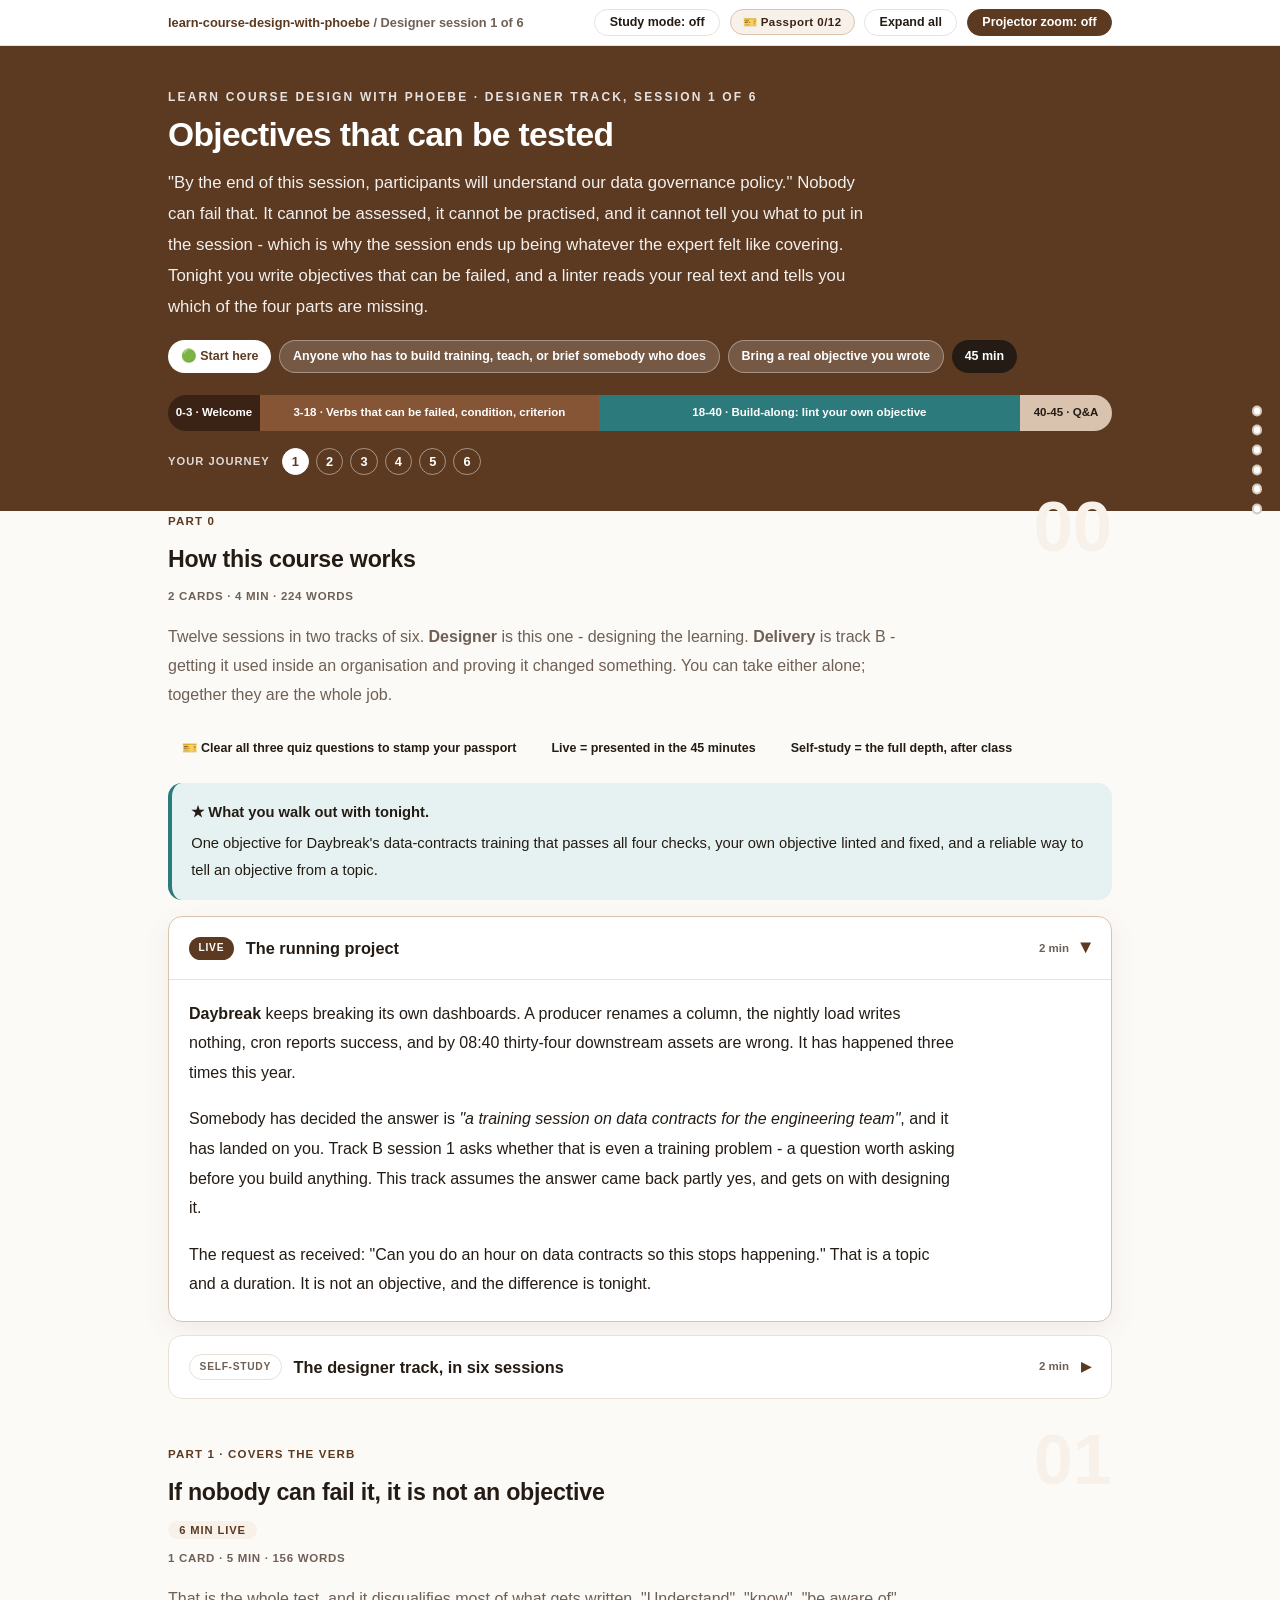
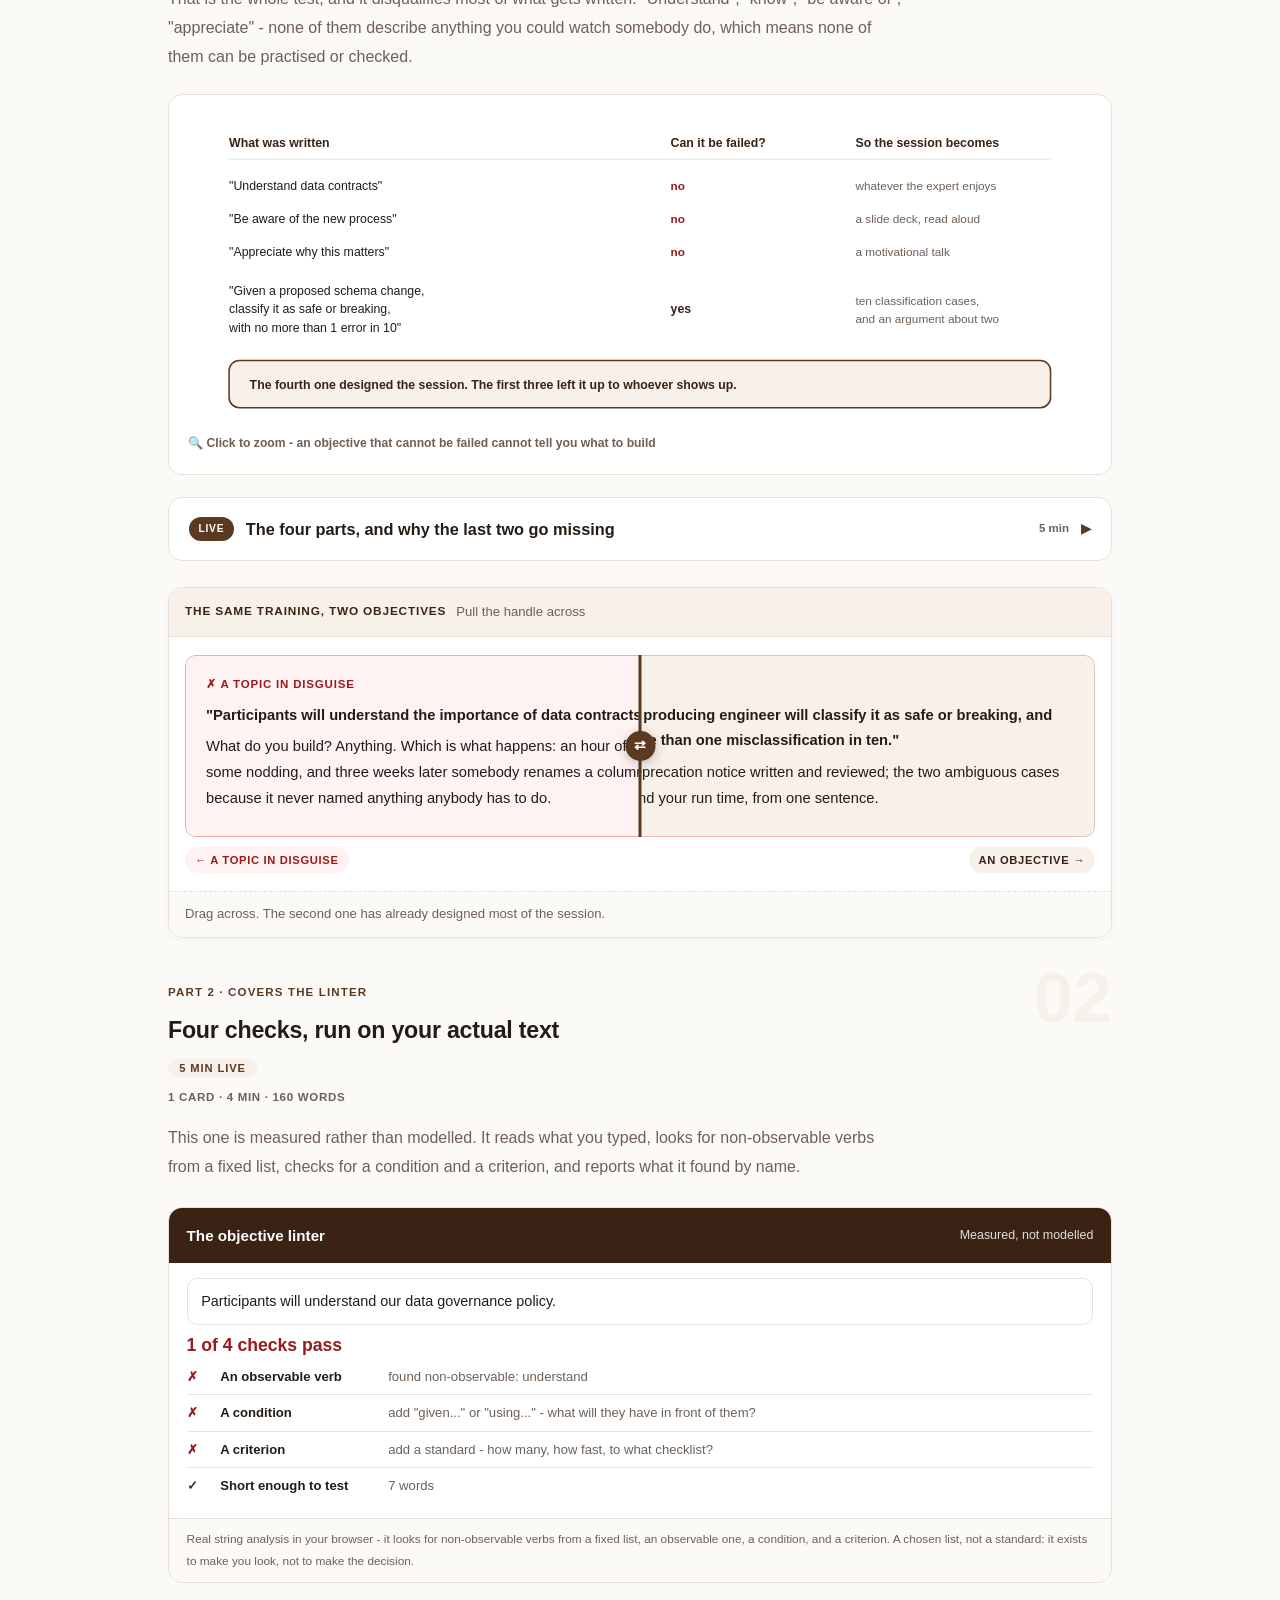
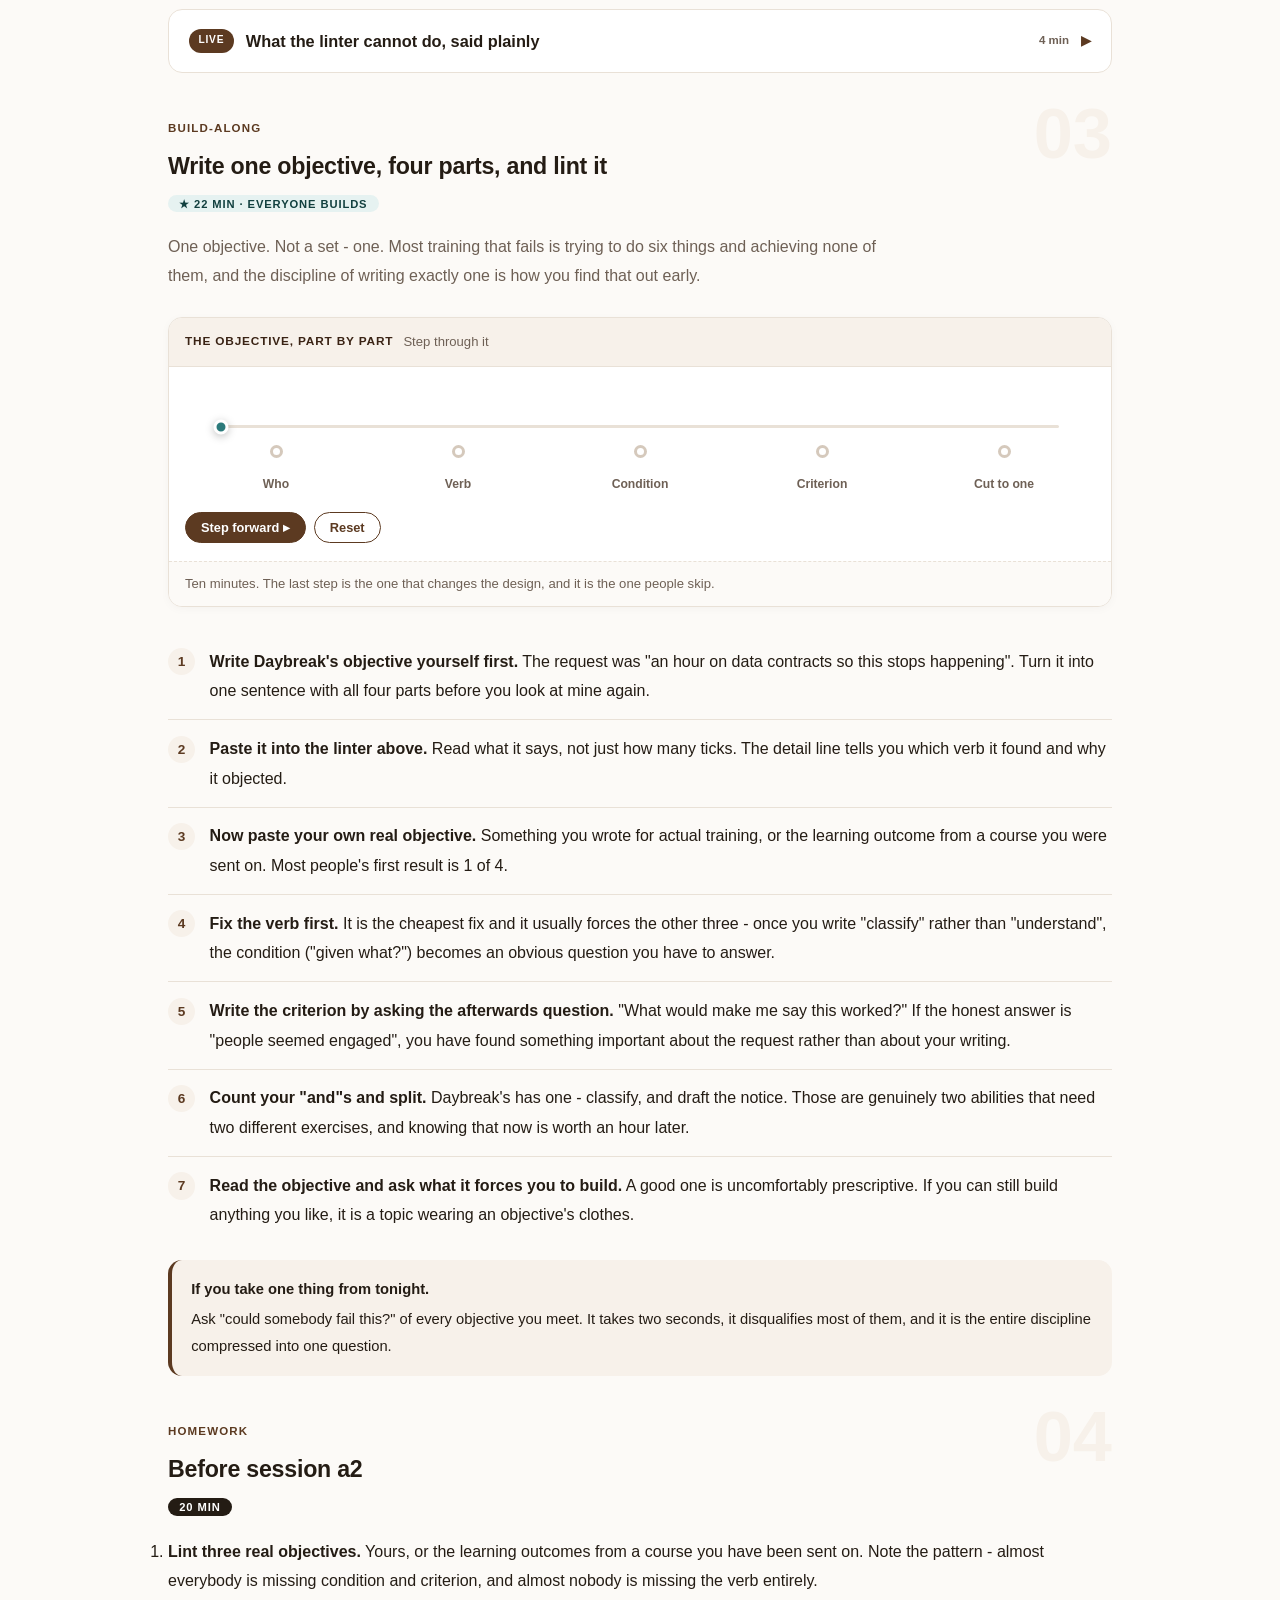
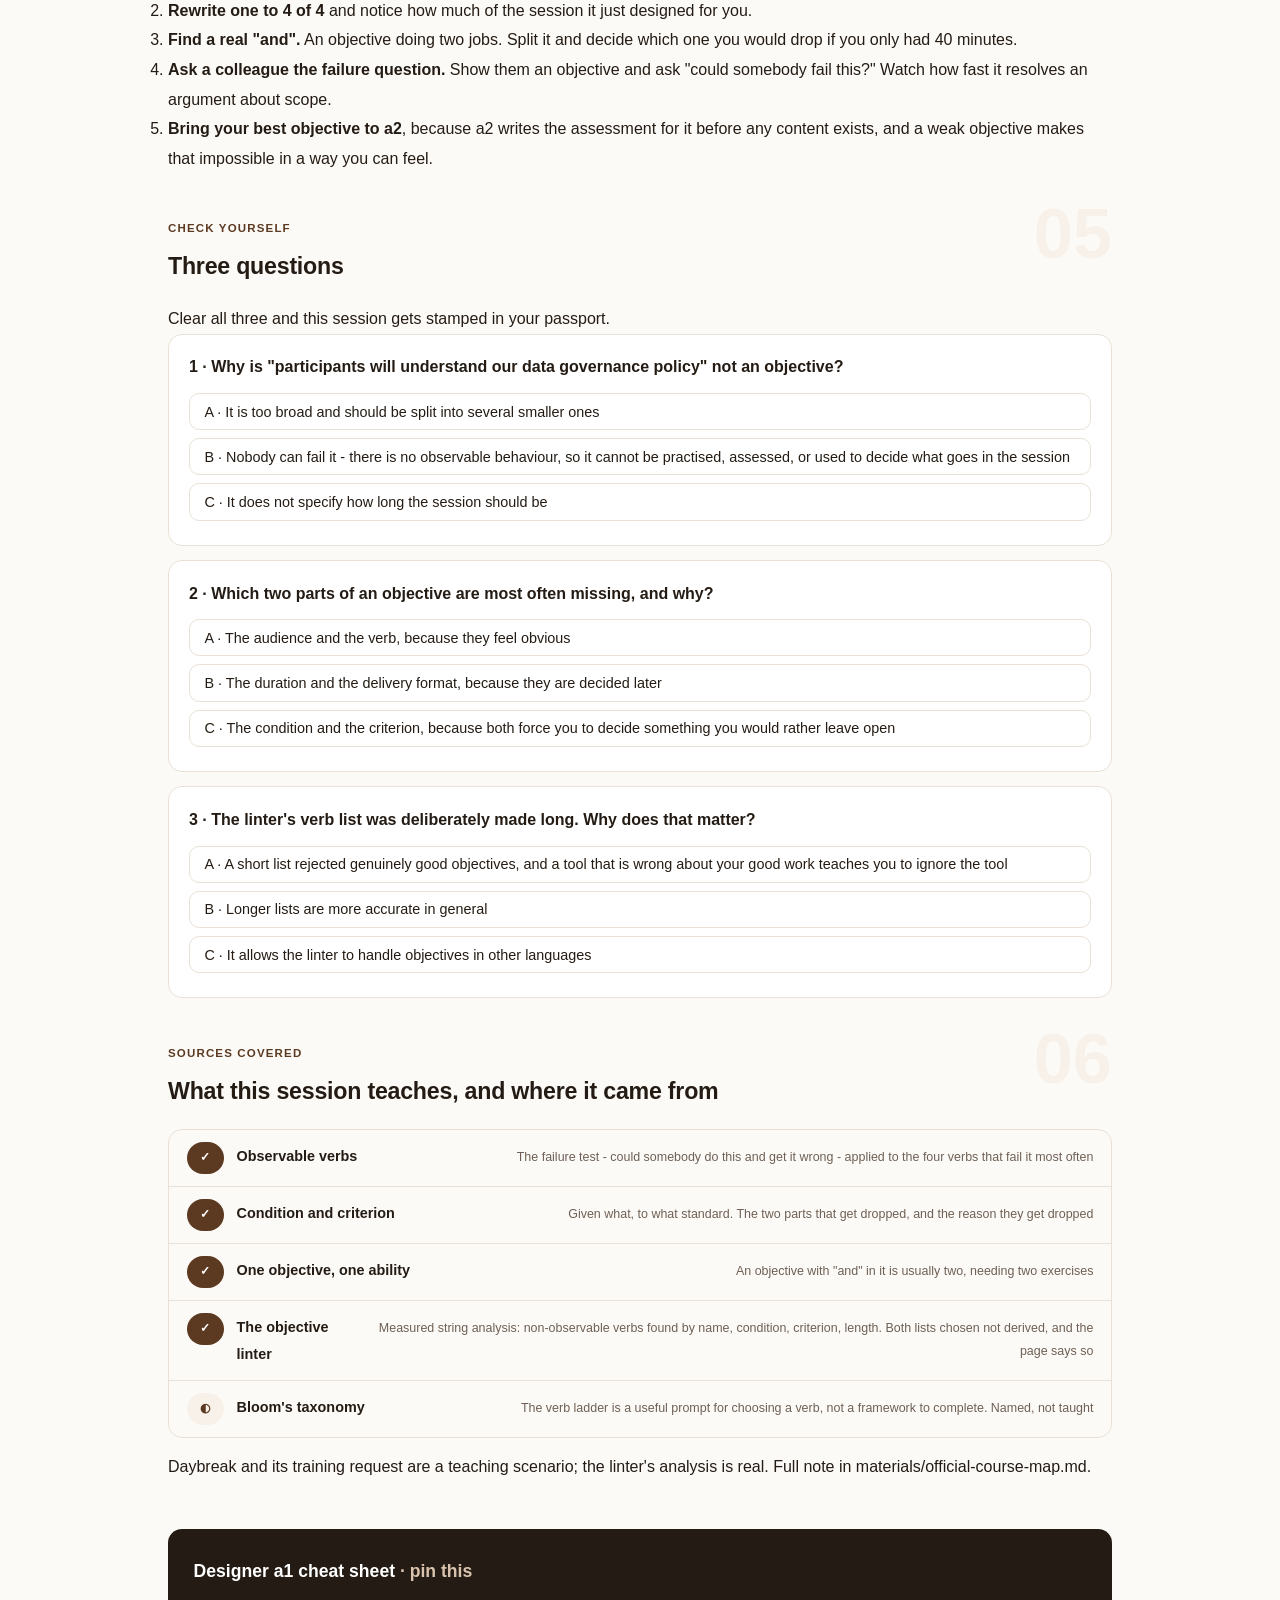
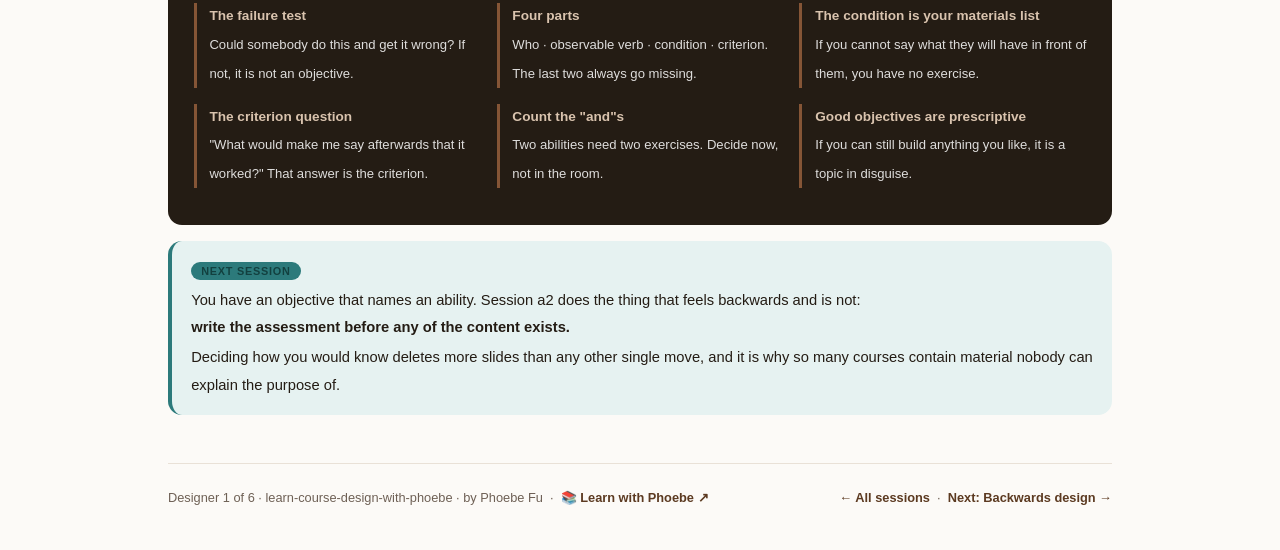
==== courses/a1-objectives.html @ 61d76c47 "style.css: recover the missing .agenda block, with an accessible a3 This repo was scaffolded from a " ====
<!DOCTYPE html>
<html lang="en">
<head>
<meta charset="UTF-8">
<meta name="viewport" content="width=device-width, initial-scale=1.0">
<!-- social:start -->
<meta name="description" content="Designer session 1 of 6. Understand our policy is not an objective, because nobody can fail it. Observable verbs, a condition and a criterion - checked live by a linter that reads your real text.">
<meta property="og:type" content="article">
<meta property="og:site_name" content="Learn with Phoebe">
<meta property="og:title" content="Objectives that can be tested - learn course design with phoebe">
<meta property="og:description" content="Designer session 1 of 6. If nobody can fail it, it is not an objective.">
<meta property="og:url" content="https://phoebefu6.github.io/learn-course-design-with-phoebe/courses/a1-objectives.html">
<meta property="og:image" content="https://phoebefu6.github.io/learn-course-design-with-phoebe/assets/og-cover.png">
<meta property="og:image:width" content="1200">
<meta property="og:image:height" content="630">
<meta name="twitter:card" content="summary_large_image">
<meta name="twitter:title" content="Objectives that can be tested - learn course design with phoebe">
<meta name="twitter:description" content="Designer session 1 of 6. Observable verbs, condition, criterion.">
<meta name="twitter:image" content="https://phoebefu6.github.io/learn-course-design-with-phoebe/assets/og-cover.png">
<!-- social:end -->
<title>Designer 1 · Objectives that can be tested - learn course design with phoebe</title>
<link rel="stylesheet" href="../assets/style.css?v=3">
</head>
<body>

<div class="toolbar">
  <div class="wrap">
    <span class="crumb"><a href="../index.html">learn-course-design-with-phoebe</a> / Designer session 1 of 6</span>
    <button class="btn" id="toggle-all" type="button">Expand all</button>
    <button class="btn primary" id="zoom-toggle" type="button">Projector zoom: off</button>
  </div>
</div>

<header class="masthead">
  <div class="wrap">
    <div class="eyebrow">Learn Course Design with Phoebe · Designer track, session 1 of 6</div>
    <h1>Objectives that can be <span class="accent">tested</span></h1>
    <p class="sub">"By the end of this session, participants will understand our data governance policy." Nobody can fail that. It cannot be assessed, it cannot be practised, and it cannot tell you what to put in the session - which is why the session ends up being whatever the expert felt like covering. Tonight you write objectives that can be failed, and a linter reads your real text and tells you which of the four parts are missing.</p>
    <div class="chip-row">
      <span class="chip level">🟢 Start here</span>
      <span class="chip audience">Anyone who has to build training, teach, or brief somebody who does</span>
      <span class="chip audience">Bring a real objective you wrote</span>
      <span class="chip time">45 min</span>
    </div>
    <div class="agenda">
      <span class="a1" style="flex:1">0-3 · Welcome</span>
      <span class="a2" style="flex:4">3-18 · Verbs that can be failed, condition, criterion</span>
      <span class="a3" style="flex:5">18-40 · Build-along: lint your own objective</span>
      <span class="a4" style="flex:1">40-45 · Q&amp;A</span>
    </div>
  </div>
</header>

<main class="wrap">

  <!-- ============ INTRO ============ -->
  <section class="section" id="intro">
    <div class="section-kicker">
      <span class="klabel">Part 0</span>
      <h2>How this course works</h2>
    </div>
    <p class="lede">Twelve sessions in two tracks of six. <strong>Designer</strong> is this one - designing the learning. <strong>Delivery</strong> is track B - getting it used inside an organisation and proving it changed something. You can take either alone; together they are the whole job.</p>

    <div class="legend">
      <span class="pill">🎫 Clear all three quiz questions to stamp your passport</span>
      <span class="pill">Live = presented in the 45 minutes</span>
      <span class="pill">Self-study = the full depth, after class</span>
    </div>

    <div class="callout win">
      <p><strong>★ What you walk out with tonight.</strong> One objective for Daybreak's data-contracts training that passes all four checks, your own objective linted and fixed, and a reliable way to tell an objective from a topic.</p>
    </div>

    <details class="card" open>
      <summary><span class="mode live">Live</span>The running project<span class="mini">2 min</span><span class="caret">▶</span></summary>
      <div class="body">
        <p><strong>Daybreak</strong> keeps breaking its own dashboards. A producer renames a column, the nightly load writes nothing, cron reports success, and by 08:40 thirty-four downstream assets are wrong. It has happened three times this year.</p>
        <p>Somebody has decided the answer is <em>"a training session on data contracts for the engineering team"</em>, and it has landed on you. Track B session 1 asks whether that is even a training problem - a question worth asking before you build anything. This track assumes the answer came back partly yes, and gets on with designing it.</p>
        <p>The request as received: "Can you do an hour on data contracts so this stops happening." That is a topic and a duration. It is not an objective, and the difference is tonight.</p>
      </div>
    </details>

    <details class="card">
      <summary><span class="mode self">Self-study</span>The designer track, in six sessions<span class="mini">2 min</span><span class="caret">▶</span></summary>
      <div class="body">
        <table class="clean">
          <tr><th>Session</th><th>What the design gains</th></tr>
          <tr><td>a1 · tonight</td><td>One objective that can be failed, with a condition and a criterion</td></tr>
          <tr><td>a2</td><td>The assessment, written before any content exists</td></tr>
          <tr><td>a3</td><td>A sequence that respects how little anybody can hold at once</td></tr>
          <tr><td>a4</td><td>Activities that produce the behaviour rather than exposure to it</td></tr>
          <tr><td>a5</td><td>Questions that test the objective, and feedback that changes the next attempt</td></tr>
          <tr><td>a6</td><td>Materials, a job aid, and a plan for the room you actually get</td></tr>
        </table>
        <p>If you only do three, do a1, a2 and a4. The objective decides everything, the assessment stops you drifting, and the activities are where the learning actually happens.</p>
      </div>
    </details>
  </section>

  <!-- ============ PART 1 ============ -->
  <section class="section" id="part-1">
    <div class="section-kicker">
      <span class="klabel">Part 1 · covers the verb</span>
      <h2>If nobody can fail it, it is not an objective</h2>
      <span class="tag concept">6 min live</span>
    </div>
    <p class="lede">That is the whole test, and it disqualifies most of what gets written. "Understand", "know", "be aware of", "appreciate" - none of them describe anything you could watch somebody do, which means none of them can be practised or checked.</p>

    <figure class="zoomable">
      <svg viewBox="0 0 880 300" xmlns="http://www.w3.org/2000/svg" role="img" aria-label="Four written objectives sorted by whether they can be failed, with what each one produces">
        <style>
          .k1vH { font: 800 12px Inter, sans-serif; fill: #3A2314; }
          .k1vB { font: 400 12px Inter, sans-serif; fill: #241C14; }
          .k1vN { font: 400 11.5px Inter, sans-serif; fill: #6E6055; }
          .k1vR { font: 700 11.5px Inter, sans-serif; fill: #991B1B; }
        </style>
        <text class="k1vH" x="40" y="32">What was written</text>
        <text class="k1vH" x="470" y="32">Can it be failed?</text>
        <text class="k1vH" x="650" y="32">So the session becomes</text>
        <line x1="40" y1="44" x2="840" y2="44" stroke="#E9E1D7"/>

        <text class="k1vB" x="40" y="74">"Understand data contracts"</text>
        <text class="k1vR" x="470" y="74">no</text>
        <text class="k1vN" x="650" y="74">whatever the expert enjoys</text>

        <text class="k1vB" x="40" y="106">"Be aware of the new process"</text>
        <text class="k1vR" x="470" y="106">no</text>
        <text class="k1vN" x="650" y="106">a slide deck, read aloud</text>

        <text class="k1vB" x="40" y="138">"Appreciate why this matters"</text>
        <text class="k1vR" x="470" y="138">no</text>
        <text class="k1vN" x="650" y="138">a motivational talk</text>

        <text class="k1vB" x="40" y="176">"Given a proposed schema change,</text>
        <text class="k1vB" x="40" y="194">classify it as safe or breaking,</text>
        <text class="k1vB" x="40" y="212">with no more than 1 error in 10"</text>
        <text class="k1vH" x="470" y="194">yes</text>
        <text class="k1vN" x="650" y="186">ten classification cases,</text>
        <text class="k1vN" x="650" y="204">and an argument about two</text>

        <rect x="40" y="240" width="800" height="46" rx="10" fill="#F7F1EA" stroke="#5C3A21" stroke-width="1.5"/>
        <text class="k1vH" x="60" y="268">The fourth one designed the session. The first three left it up to whoever shows up.</text>
      </svg>
      <figcaption>🔍 Click to zoom - an objective that cannot be failed cannot tell you what to build</figcaption>
    </figure>

    <details class="card">
      <summary><span class="mode live">Live</span>The four parts, and why the last two go missing<span class="mini">5 min</span><span class="caret">▶</span></summary>
      <div class="body">
        <ul>
          <li><strong>Who.</strong> Not "participants". The engineer who owns a producing service. Different people need different objectives from the same session, and pretending otherwise is how you end up serving nobody.</li>
          <li><strong>An observable verb.</strong> Classify, write, run, diagnose, choose. Something you could stand behind them and watch.</li>
          <li><strong>A condition.</strong> Given what? A real pull request, a live incident ticket, a schema diff. This is the part that decides what the practice material has to be, which is why skipping it produces a session with no materials in it.</li>
          <li><strong>A criterion.</strong> How well? No more than one error in ten, within five minutes, against the checklist. This is the part that decides whether the assessment is possible at all.</li>
        </ul>
        <div class="callout tip">
          <p>Condition and criterion are the two that get dropped, and they are dropped for the same reason: they force you to decide something you would rather leave open. An objective without them is comfortable, unfalsifiable, and useless for designing anything.</p>
        </div>
      </div>
    </details>

    <div class="wipe" data-title="The same training, two objectives" data-label-a="A topic in disguise" data-label-b="An objective" data-foot="Drag across. The second one has already designed most of the session.">
      <div class="wipe-a">
        <p><strong>"Participants will understand the importance of data contracts and be aware of the new schema change process."</strong></p>
        <p>What do you build? Anything. Which is what happens: an hour of slides about why contracts matter, a walkthrough of the process, some nodding, and three weeks later somebody renames a column. The objective could not tell you to include a single exercise, because it never named anything anybody has to do.</p>
      </div>
      <div class="wipe-b">
        <p><strong>"Given a proposed schema change on a service they own, the producing engineer will classify it as safe or breaking, and for a breaking change draft the deprecation notice, with no more than one misclassification in ten."</strong></p>
        <p>Now the session is obvious: ten real schema changes, sorted; a deprecation notice written and reviewed; the two ambiguous cases argued about. You have your assessment, your practice material and your run time, from one sentence.</p>
      </div>
    </div>
  </section>

  <!-- ============ PART 2 ============ -->
  <section class="section" id="part-2">
    <div class="section-kicker">
      <span class="klabel">Part 2 · covers the linter</span>
      <h2>Four checks, run on your actual text</h2>
      <span class="tag concept">5 min live</span>
    </div>
    <p class="lede">This one is measured rather than modelled. It reads what you typed, looks for non-observable verbs from a fixed list, checks for a condition and a criterion, and reports what it found by name.</p>

    <div id="cd-lint"></div>

    <details class="card">
      <summary><span class="mode live">Live</span>What the linter cannot do, said plainly<span class="mini">4 min</span><span class="caret">▶</span></summary>
      <div class="body">
        <p>Both word lists are <strong>chosen, not derived</strong>. Sixty-five observable verb stems, inflected automatically; nineteen non-observable ones. That means:</p>
        <ul>
          <li><strong>A good objective can fail a check.</strong> If you used a perfectly observable verb that is not on the list, it will say it found none. Look at what it says, not just at the tick.</li>
          <li><strong>A bad objective can pass all four.</strong> "Given a laptop, the participant will attend the session within 60 minutes" passes every check and teaches nothing. The checks catch common failures, not every failure.</li>
          <li><strong>It has no opinion about whether the objective is worth having.</strong> That is session a2, and it is the harder question.</li>
        </ul>
        <div class="callout example">
          <span class="ex-pill">Why the list is deliberately long</span>
          <p>An earlier version had forty verbs and rejected "classify" - a genuinely good objective scored badly. A tool that is wrong about your good work teaches you to ignore the tool. If you are building anything like this, err toward false passes rather than false failures.</p>
        </div>
      </div>
    </details>
  </section>

  <!-- ============ DEMO ============ -->
  <section class="section" id="demo-1">
    <div class="section-kicker">
      <span class="klabel">Build-along</span>
      <h2>Write one objective, four parts, and lint it</h2>
      <span class="tag demo">★ 22 min · everyone builds</span>
    </div>
    <p class="lede">One objective. Not a set - one. Most training that fails is trying to do six things and achieving none of them, and the discipline of writing exactly one is how you find that out early.</p>

    <div class="tick" data-stages="Who|Verb|Condition|Criterion|Cut to one" data-title="The objective, part by part" data-foot="Ten minutes. The last step is the one that changes the design, and it is the one people skip.">
      <p class="tick-note" data-stage="0"><b>Who.</b> The specific person, named by their situation. "The engineer who owns a producing service" - not "participants", not "the team", and not two different roles at once.</p>
      <p class="tick-note" data-stage="1"><b>Verb.</b> Something you could watch. Run it past the failure test: could they do this and get it wrong? If not, find a different verb. "Understand" always fails this.</p>
      <p class="tick-note" data-stage="2"><b>Condition.</b> Given what? This sentence is also your materials list - if you cannot say what they will have in front of them, you do not yet have an exercise.</p>
      <p class="tick-note" data-stage="3"><b>Criterion.</b> How well? A count, a time, a checklist. If you cannot write one, ask what would make you say afterwards that it worked. That answer is the criterion.</p>
      <p class="tick-note" data-stage="4"><b>Cut to one.</b> If your objective has an "and" in it, it is probably two objectives that need different practice. Pick the one that matters most and write the other on the not-this list.</p>
    </div>

    <div class="steps">
      <div class="step"><p><strong>Write Daybreak's objective yourself first.</strong> The request was "an hour on data contracts so this stops happening". Turn it into one sentence with all four parts before you look at mine again.</p></div>
      <div class="step"><p><strong>Paste it into the linter above.</strong> Read what it says, not just how many ticks. The detail line tells you which verb it found and why it objected.</p></div>
      <div class="step"><p><strong>Now paste your own real objective.</strong> Something you wrote for actual training, or the learning outcome from a course you were sent on. Most people's first result is 1 of 4.</p></div>
      <div class="step"><p><strong>Fix the verb first.</strong> It is the cheapest fix and it usually forces the other three - once you write "classify" rather than "understand", the condition ("given what?") becomes an obvious question you have to answer.</p></div>
      <div class="step"><p><strong>Write the criterion by asking the afterwards question.</strong> "What would make me say this worked?" If the honest answer is "people seemed engaged", you have found something important about the request rather than about your writing.</p></div>
      <div class="step"><p><strong>Count your "and"s and split.</strong> Daybreak's has one - classify, and draft the notice. Those are genuinely two abilities that need two different exercises, and knowing that now is worth an hour later.</p></div>
      <div class="step"><p><strong>Read the objective and ask what it forces you to build.</strong> A good one is uncomfortably prescriptive. If you can still build anything you like, it is a topic wearing an objective's clothes.</p></div>
    </div>

    <div class="callout tip">
      <p><strong>If you take one thing from tonight.</strong> Ask "could somebody fail this?" of every objective you meet. It takes two seconds, it disqualifies most of them, and it is the entire discipline compressed into one question.</p>
    </div>
  </section>

  <!-- ============ HOMEWORK ============ -->
  <section class="section" id="exercise">
    <div class="section-kicker">
      <span class="klabel">Homework</span>
      <h2>Before session a2</h2>
      <span class="tag exercise">20 min</span>
    </div>
    <ol>
      <li><strong>Lint three real objectives.</strong> Yours, or the learning outcomes from a course you have been sent on. Note the pattern - almost everybody is missing condition and criterion, and almost nobody is missing the verb entirely.</li>
      <li><strong>Rewrite one to 4 of 4</strong> and notice how much of the session it just designed for you.</li>
      <li><strong>Find a real "and".</strong> An objective doing two jobs. Split it and decide which one you would drop if you only had 40 minutes.</li>
      <li><strong>Ask a colleague the failure question.</strong> Show them an objective and ask "could somebody fail this?" Watch how fast it resolves an argument about scope.</li>
      <li><strong>Bring your best objective to a2</strong>, because a2 writes the assessment for it before any content exists, and a weak objective makes that impossible in a way you can feel.</li>
    </ol>
  </section>

  <!-- ============ QUIZ ============ -->
  <section class="section" id="quiz">
    <div class="section-kicker">
      <span class="klabel">Check yourself</span>
      <h2>Three questions</h2>
    </div>
    <p>Clear all three and this session gets stamped in your passport.</p>

    <div class="quiz-q" data-answer="1">
      <p class="qtext">1 · Why is "participants will understand our data governance policy" not an objective?</p>
      <button class="qopt" type="button">A · It is too broad and should be split into several smaller ones</button>
      <button class="qopt" type="button">B · Nobody can fail it - there is no observable behaviour, so it cannot be practised, assessed, or used to decide what goes in the session</button>
      <button class="qopt" type="button">C · It does not specify how long the session should be</button>
      <p class="qwhy">Breadth is not the problem, testability is. Because nothing in it can be watched, the objective cannot tell you what exercise to build or what to leave out - so the session becomes whatever the expert felt like covering, which is exactly what happens in practice.</p>
    </div>

    <div class="quiz-q" data-answer="2">
      <p class="qtext">2 · Which two parts of an objective are most often missing, and why?</p>
      <button class="qopt" type="button">A · The audience and the verb, because they feel obvious</button>
      <button class="qopt" type="button">B · The duration and the delivery format, because they are decided later</button>
      <button class="qopt" type="button">C · The condition and the criterion, because both force you to decide something you would rather leave open</button>
      <p class="qwhy">"Given what?" commits you to producing real practice material, and "how well?" commits you to a standard you can be measured against. Both are uncomfortable, and an objective without them is comfortable and useless for design.</p>
    </div>

    <div class="quiz-q" data-answer="0">
      <p class="qtext">3 · The linter's verb list was deliberately made long. Why does that matter?</p>
      <button class="qopt" type="button">A · A short list rejected genuinely good objectives, and a tool that is wrong about your good work teaches you to ignore the tool</button>
      <button class="qopt" type="button">B · Longer lists are more accurate in general</button>
      <button class="qopt" type="button">C · It allows the linter to handle objectives in other languages</button>
      <p class="qwhy">An earlier version had forty verbs and failed "classify" on an otherwise perfect objective. False failures destroy trust in a checker much faster than false passes do, and this is worth remembering whenever you build anything that grades somebody's work.</p>
    </div>

    <p class="quiz-score"></p>
  </section>

  <!-- ============ OFFICIAL COVERAGE ============ -->
  <section class="section" id="official">
    <div class="section-kicker">
      <span class="klabel">Sources covered</span>
      <h2>What this session teaches, and where it came from</h2>
    </div>
    <div class="covered">
      <div class="covered-row"><span class="status pill solid">✓</span><span class="name">Observable verbs</span><span class="note">The failure test - could somebody do this and get it wrong - applied to the four verbs that fail it most often</span></div>
      <div class="covered-row"><span class="status pill solid">✓</span><span class="name">Condition and criterion</span><span class="note">Given what, to what standard. The two parts that get dropped, and the reason they get dropped</span></div>
      <div class="covered-row"><span class="status pill solid">✓</span><span class="name">One objective, one ability</span><span class="note">An objective with "and" in it is usually two, needing two exercises</span></div>
      <div class="covered-row"><span class="status pill solid">✓</span><span class="name">The objective linter</span><span class="note">Measured string analysis: non-observable verbs found by name, condition, criterion, length. Both lists chosen not derived, and the page says so</span></div>
      <div class="covered-row"><span class="status pill light">◐</span><span class="name">Bloom's taxonomy</span><span class="note">The verb ladder is a useful prompt for choosing a verb, not a framework to complete. Named, not taught</span></div>
    </div>
    <p class="mono" style="margin-top:14px">Daybreak and its training request are a teaching scenario; the linter's analysis is real. Full note in <span class="mono">materials/official-course-map.md</span>.</p>
  </section>

  <!-- ============ CHEAT SHEET ============ -->
  <section class="cheat" id="cheatsheet">
    <h3>Designer a1 cheat sheet <span>· pin this</span></h3>
    <div class="grid-2">
      <div class="cheat-item"><b>The failure test</b><span>Could somebody do this and get it wrong? If not, it is not an objective.</span></div>
      <div class="cheat-item"><b>Four parts</b><span>Who · observable verb · condition · criterion. The last two always go missing.</span></div>
      <div class="cheat-item"><b>The condition is your materials list</b><span>If you cannot say what they will have in front of them, you have no exercise.</span></div>
      <div class="cheat-item"><b>The criterion question</b><span>"What would make me say afterwards that it worked?" That answer is the criterion.</span></div>
      <div class="cheat-item"><b>Count the "and"s</b><span>Two abilities need two exercises. Decide now, not in the room.</span></div>
      <div class="cheat-item"><b>Good objectives are prescriptive</b><span>If you can still build anything you like, it is a topic in disguise.</span></div>
    </div>
  </section>

  <div class="callout next">
    <span class="nx-pill">Next session</span>
    <p>You have an objective that names an ability. Session a2 does the thing that feels backwards and is not: <strong>write the assessment before any of the content exists.</strong> Deciding how you would know deletes more slides than any other single move, and it is why so many courses contain material nobody can explain the purpose of.</p>
  </div>

  <footer class="pagefoot">
    <span>Designer 1 of 6 · learn-course-design-with-phoebe · by Phoebe Fu &nbsp;·&nbsp; 📚 <a href="https://phoebefu6.github.io/learn-with-phoebe/">Learn with Phoebe ↗</a></span>
    <span><a href="../index.html">← All sessions</a> &nbsp;·&nbsp; <a href="a2-backwards-design.html">Next: Backwards design →</a></span>
  </footer>

</main>

<script src="../assets/app.js?v=3"></script>
<script src="../assets/cd-live.js?v=3"></script>
</body>
</html>
---- assets/style.css ----
/* learn-course-design-with-phoebe - editorial bold design system
   Accent: chestnut #5C3A21 · Deep chestnut #3A2314 · Flagship: teal #2C7A7B
   (CSS var names still read --indigo/--amber; they hold chestnut and teal.) */

:root {
  --indigo: #5C3A21;
  --indigo-deep: #3A2314;
  --indigo-mid: #855536;
  --indigo-soft: #D9C3AE;
  --indigo-50: #F7F1EA;
  --ink: #241C14;
  --muted: #6E6055;
  --faint: #D5C9BC;
  --hairline: #E9E1D7;
  --amber: #2C7A7B;
  --amber-ink: #12403F;
  --amber-50: #E6F2F1;
  --paper: #FCFAF7;
  --code-bg: #241708;
  --code-ink: #EDE2D6;
  --radius: 14px;
}

* { margin: 0; padding: 0; box-sizing: border-box; }

html { font-size: 16px; scroll-behavior: smooth; }
html.zoom-125 { font-size: 20px; }
html.zoom-150 { font-size: 24px; }

body {
  font-family: "Inter", -apple-system, BlinkMacSystemFont, "Segoe UI", Roboto, sans-serif;
  background: var(--paper);
  color: var(--ink);
  line-height: 1.85;
  font-feature-settings: "tnum";
}

.wrap { max-width: 62rem; margin: 0 auto; padding: 0 1.5rem; }

/* ---------- header band ---------- */
.masthead {
  background: var(--indigo);
  color: #fff;
  padding: 2.5rem 0 2.25rem;
}
.masthead .eyebrow {
  font-size: .75rem;
  letter-spacing: .18em;
  text-transform: uppercase;
  opacity: .85;
  font-weight: 600;
}
.masthead h1 {
  font-size: 2.1rem;
  line-height: 1.15;
  font-weight: 800;
  margin: .5rem 0 .75rem;
  letter-spacing: -.02em;
}
.masthead h1 .accent { color: inherit; }
.masthead .sub { font-size: 1.05rem; opacity: .92; max-width: 44rem; }

.chip-row { display: flex; flex-wrap: wrap; gap: .5rem; margin-top: 1.1rem; }
.chip {
  display: inline-flex;
  align-items: center;
  gap: .35rem;
  border-radius: 999px;
  padding: .25rem .8rem;
  font-size: .78rem;
  font-weight: 600;
  white-space: nowrap;
}
.chip.level { background: #fff; color: var(--indigo); }
.chip.audience { background: rgba(255,255,255,.16); color: #fff; border: 1px solid rgba(255,255,255,.35); }
.chip.time { background: var(--ink); color: #fff; font-variant-numeric: tabular-nums; }


/* ---------- agenda band ----------
   Recovered 2026-09-02. These six repos were scaffolded from a stylesheet that had
   lost this block, so .agenda rendered as run-on inline text ~700px tall inside the
   masthead. 87 of 93 repos carry it; these were the exception, and they were also the
   six the estate sweep could not see. See course-builder/references/field-notes.md.

   .a3 does NOT reuse the donor's `color: var(--amber-ink)`: that pair falls below
   4.5:1 against --amber in all six palettes, which is the same failure the sweep
   flags on the wellbeing courses. The literal below is the darkest tone of this
   repo's own amber-ink that clears 4.5:1, so the band stays bright. Recompute it if
   --amber changes. */
.agenda {
  display: flex;
  border-radius: 999px;
  overflow: hidden;
  margin: 1.4rem 0 0;
  font-size: .72rem;
  font-weight: 600;
  text-align: center;
  color: #fff;
}
.agenda span { padding: .45rem .3rem; white-space: nowrap; overflow: hidden; text-overflow: ellipsis; }
.agenda .a1 { background: var(--indigo-deep); }
.agenda .a2 { background: var(--indigo-mid); }
.agenda .a3 { background: var(--amber); color: #FFFFFF; }
.agenda .a4 { background: var(--indigo-soft); color: var(--ink); }

/* ---------- toolbar ---------- */
.toolbar {
  position: sticky;
  top: 0;
  z-index: 40;
  background: rgba(255,255,255,.94);
  backdrop-filter: blur(6px);
  border-bottom: 1px solid var(--hairline);
  padding: .55rem 0;
}
.toolbar .wrap { display: flex; align-items: center; gap: .6rem; }
.toolbar .crumb { font-size: .8rem; color: var(--muted); font-weight: 600; margin-right: auto; }
.toolbar .crumb a { color: var(--indigo); text-decoration: none; }
.btn {
  border: 1px solid var(--hairline);
  background: #fff;
  color: var(--ink);
  border-radius: 999px;
  padding: .35rem .9rem;
  font-size: .78rem;
  font-weight: 600;
  cursor: pointer;
  font-family: inherit;
  transition: all .15s ease;
}
.btn:hover { border-color: var(--indigo); color: var(--indigo); }
.btn.primary { background: var(--indigo); border-color: var(--indigo); color: #fff; }
.btn.primary:hover { background: var(--indigo-deep); }

/* ---------- sections ---------- */
main { padding: 2.5rem 0 4rem; }

.section { margin-bottom: 2.8rem; }
.section-kicker { margin-bottom: 1rem; }
.section-kicker .klabel {
  display: block;
  font-size: .72rem;
  text-transform: uppercase;
  letter-spacing: .1em;
  color: var(--indigo);
  font-weight: 700;
  margin-bottom: .35rem;
}
.section-kicker h2 {
  font-size: 1.45rem;
  font-weight: 800;
  letter-spacing: -.01em;
  display: flex;
  align-items: center;
  gap: .7rem;
  flex-wrap: wrap;
}
.section-kicker .tag {
  border-radius: 999px;
  padding: .18rem .7rem;
  font-size: .7rem;
  font-weight: 700;
  text-transform: uppercase;
  letter-spacing: .08em;
}
.tag.concept { background: var(--indigo-50); color: var(--indigo); }
.tag.demo { background: var(--amber-50); color: var(--amber-ink); }
.tag.exercise { background: var(--ink); color: #fff; }

.lede { color: var(--muted); max-width: 46rem; margin-bottom: 1.4rem; line-height: 1.8; }

/* live vs self-study markers on cards */
.mode {
  font-size: .64rem;
  font-weight: 700;
  text-transform: uppercase;
  letter-spacing: .07em;
  padding: .14rem .6rem;
  border-radius: 999px;
  flex: none;
}
.mode.live { background: var(--indigo); color: #fff; }
.mode.self { background: #fff; color: var(--muted); border: 1px solid var(--hairline); }

/* ---------- accordions ---------- */
details.card {
  border: 1px solid var(--hairline);
  border-radius: var(--radius);
  margin-bottom: .8rem;
  overflow: hidden;
  background: #fff;
}
details.card[open] { border-color: var(--indigo-soft); box-shadow: 0 8px 28px rgba(92,58,33,.08); }
details.card summary {
  list-style: none;
  cursor: pointer;
  padding: 1rem 1.25rem;
  display: flex;
  align-items: center;
  gap: .75rem;
  font-weight: 700;
  font-size: 1.02rem;
  user-select: none;
}
details.card summary::-webkit-details-marker { display: none; }
details.card summary .dot {
  width: .6rem; height: .6rem;
  border-radius: 999px;
  background: var(--indigo);
  flex: none;
}
details.card summary .mini { margin-left: auto; font-size: .72rem; color: var(--muted); font-weight: 600; white-space: nowrap; }
details.card summary .caret { transition: transform .2s ease; color: var(--indigo); font-size: .8rem; }
details.card[open] summary .caret { transform: rotate(90deg); }
details.card .body { padding: 0 1.25rem 1.4rem; border-top: 1px solid var(--hairline); padding-top: 1.15rem; }
details.card .body p { margin-bottom: 1.05rem; max-width: 48rem; }
details.card .body p:last-child { margin-bottom: 0; }
details.card .body ul, details.card .body ol { margin: 0 0 1.1rem 1.2rem; max-width: 47rem; }
details.card .body li { margin-bottom: .65rem; }
details.card .body h4 { font-size: .95rem; font-weight: 700; margin: 1.1rem 0 .45rem; }
details.card .body h4:first-child { margin-top: 0; }

/* ---------- pills & legends ---------- */
.legend { display: flex; flex-wrap: wrap; gap: .5rem; margin: 0 0 1.2rem; }
.pill {
  display: inline-flex;
  align-items: center;
  gap: .4rem;
  border-radius: 999px;
  padding: .28rem .85rem;
  font-size: .78rem;
  font-weight: 600;
}
.pill.solid { background: var(--indigo); color: #fff; }
.pill.light { background: var(--indigo-50); color: var(--indigo); }
.pill.inkpill { background: var(--ink); color: #fff; }
.pill.amber, .pill.peach { background: var(--amber); color: var(--amber-ink); }
.pill.bare { color: var(--faint); }

/* ---------- 4D grid ---------- */
.grid-2 { display: grid; grid-template-columns: repeat(auto-fit, minmax(15rem, 1fr)); gap: .8rem; margin: .5rem 0 1rem; }
.d-card {
  border: 1px solid var(--hairline);
  border-left: 4px solid var(--indigo);
  border-radius: 10px;
  padding: 1rem 1.1rem;
}
.d-card h4 { font-size: .95rem; margin-bottom: .3rem; }
.d-card h4 .lead-letter { color: var(--indigo); }
.d-card p { font-size: .86rem; color: var(--muted); margin: 0; }

/* ---------- tables ---------- */
table.clean { width: 100%; border-collapse: collapse; font-size: .9rem; margin: .4rem 0 1rem; }
table.clean th {
  text-align: left;
  font-size: .72rem;
  text-transform: uppercase;
  letter-spacing: .08em;
  color: var(--muted);
  padding: .5rem .6rem;
  border-bottom: 2px solid var(--ink);
}
table.clean td { padding: .7rem .6rem; border-bottom: .5px solid var(--hairline); vertical-align: top; line-height: 1.7; }
table.clean td:first-child { font-weight: 600; }

/* ---------- prompt boxes ---------- */
.prompt-box {
  position: relative;
  background: var(--code-bg);
  color: var(--code-ink);
  border-radius: var(--radius);
  padding: 1.1rem 1.2rem;
  margin: 1rem 0 1.2rem;
  font-family: "SF Mono", ui-monospace, Menlo, Consolas, monospace;
  font-size: .84rem;
  line-height: 1.65;
  white-space: pre-wrap;
  word-break: break-word;
}
.prompt-box .label {
  position: absolute;
  top: -0.7rem;
  left: 1rem;
  background: var(--indigo);
  color: #fff;
  font-family: "Inter", -apple-system, sans-serif;
  font-size: .68rem;
  font-weight: 700;
  letter-spacing: .06em;
  text-transform: uppercase;
  border-radius: 999px;
  padding: .15rem .7rem;
}
.prompt-box.bad .label { background: var(--faint); color: var(--ink); }
.prompt-box.good .label { background: var(--amber); color: var(--amber-ink); }
.copy-btn {
  position: absolute;
  top: .7rem;
  right: .7rem;
  background: rgba(255,255,255,.1);
  border: 1px solid rgba(255,255,255,.25);
  color: #fff;
  border-radius: 999px;
  padding: .25rem .8rem;
  font-size: .72rem;
  font-weight: 600;
  cursor: pointer;
  font-family: "Inter", -apple-system, sans-serif;
  transition: background .15s ease;
}
.copy-btn:hover { background: rgba(255,255,255,.22); }
.copy-btn.copied { background: var(--amber); border-color: var(--amber); color: var(--amber-ink); }

/* ---------- demo steps ---------- */
.steps { counter-reset: step; margin: .6rem 0 1rem; }
.step {
  display: flex;
  gap: .9rem;
  padding: .85rem 0;
  border-bottom: .5px solid var(--hairline);
}
.step:last-child { border-bottom: none; }
.step::before {
  counter-increment: step;
  content: counter(step);
  flex: none;
  width: 1.7rem; height: 1.7rem;
  border-radius: 999px;
  background: var(--indigo-50);
  color: var(--indigo);
  font-weight: 700;
  font-size: .85rem;
  display: inline-flex;
  align-items: center;
  justify-content: center;
  margin-top: .1rem;
}
.step p { margin: 0; }

/* ---------- callouts ---------- */
.callout {
  border-radius: var(--radius);
  padding: 1rem 1.2rem;
  margin: 1rem 0;
  font-size: .92rem;
}
.callout.tip { background: var(--indigo-50); border-left: 4px solid var(--indigo); }
.callout.win { background: var(--amber-50); border-left: 4px solid var(--amber); }
.callout strong:first-child { display: block; margin-bottom: .2rem; }

.callout.example {
  background: #FFFFFF;
  border: 1px solid var(--hairline);
  border-left: 4px solid var(--amber);
  font-size: .9rem;
}
.callout.example .ex-pill {
  display: inline-block;
  background: var(--amber);
  color: var(--amber-ink);
  border-radius: 999px;
  padding: .15rem .7rem;
  font-size: .68rem;
  font-weight: 700;
  text-transform: uppercase;
  letter-spacing: .06em;
  margin-bottom: .5rem;
}
.callout.example p { margin: 0 0 .75rem; max-width: 47rem; }
.callout.example p:last-child { margin-bottom: 0; }
.callout.example ul { margin: 0 0 0 1.1rem; max-width: 46rem; }
.callout.example li { margin-bottom: .6rem; }
.callout.example li:last-child { margin-bottom: 0; }

/* ---------- zoomable figures ---------- */
figure.zoomable {
  border: 1px solid var(--hairline);
  border-radius: var(--radius);
  padding: 1.2rem;
  margin: 1rem 0 1.4rem;
  cursor: zoom-in;
  transition: box-shadow .15s ease;
  background: #fff;
}
figure.zoomable:hover { box-shadow: 0 8px 28px rgba(92,58,33,.12); }
figure.zoomable svg, figure.zoomable img { width: 100%; height: auto; display: block; }
figure.zoomable figcaption {
  margin-top: .6rem;
  font-size: .76rem;
  color: var(--muted);
  font-weight: 600;
  display: flex;
  align-items: center;
  gap: .4rem;
}

.lightbox {
  position: fixed;
  inset: 0;
  z-index: 100;
  background: rgba(36,28,20,.9);
  display: none;
  align-items: center;
  justify-content: center;
  padding: 3vh 3vw;
  cursor: zoom-out;
}
.lightbox.open { display: flex; }
.lightbox .inner {
  background: #fff;
  border-radius: var(--radius);
  padding: 2rem;
  max-width: 94vw;
  max-height: 92vh;
  overflow: auto;
}
.lightbox .inner svg, .lightbox .inner img { width: min(88vw, 70rem); height: auto; }
.lightbox .close-hint {
  position: fixed;
  top: 1rem; right: 1.4rem;
  color: #fff;
  font-size: .8rem;
  font-weight: 600;
  opacity: .8;
}

/* ---------- courses covered ---------- */
.covered { border: 1px solid var(--hairline); border-radius: var(--radius); overflow: hidden; }
.covered-row {
  display: flex;
  align-items: baseline;
  gap: .8rem;
  padding: .75rem 1.1rem;
  border-bottom: .5px solid var(--hairline);
  font-size: .9rem;
}
.covered-row:last-child { border-bottom: none; }
.covered-row .status { flex: none; }
.covered-row .name { font-weight: 600; }
.covered-row .note { margin-left: auto; color: var(--muted); font-size: .78rem; text-align: right; }

/* ---------- cheat sheet footer ---------- */
.cheat {
  background: var(--ink);
  color: #fff;
  border-radius: var(--radius);
  padding: 1.6rem 1.6rem 1.3rem;
  margin-top: 3rem;
}
.cheat h3 { font-size: 1.1rem; margin-bottom: 1rem; }
.cheat h3 span { color: var(--indigo-soft); }
.cheat .grid-2 { gap: 1rem; }
.cheat .cheat-item { border-left: 3px solid var(--indigo-mid); padding-left: .8rem; }
.cheat .cheat-item b { display: block; font-size: .85rem; color: var(--indigo-soft); }
.cheat .cheat-item span { font-size: .82rem; opacity: .85; }

footer.pagefoot {
  border-top: 1px solid var(--hairline);
  margin-top: 3rem;
  padding: 1.4rem 0 2.5rem;
  font-size: .8rem;
  color: var(--muted);
  display: flex;
  justify-content: space-between;
  flex-wrap: wrap;
  gap: .8rem;
}
footer.pagefoot a { color: var(--indigo); text-decoration: none; font-weight: 600; }

/* ---------- wayfinding: reading progress + section dots + part numbers ---------- */

#progress-bar {
  position: fixed;
  top: 0; left: 0;
  height: 3px;
  width: 0;
  background: linear-gradient(90deg, var(--indigo), var(--amber));
  z-index: 90;
}

.pagenav {
  position: fixed;
  right: 1.1rem;
  top: 50%;
  transform: translateY(-50%);
  z-index: 50;
  display: flex;
  flex-direction: column;
  gap: .55rem;
}
.pagenav a {
  width: .68rem; height: .68rem;
  border-radius: 999px;
  background: #fff;
  border: 2px solid var(--faint);
  display: block;
  position: relative;
  transition: all .15s ease;
}
.pagenav a:hover { border-color: var(--indigo); transform: scale(1.3); }
.pagenav a.active { background: var(--indigo); border-color: var(--indigo); }
.pagenav a .nlabel {
  position: absolute;
  right: 1.4rem;
  top: 50%;
  transform: translateY(-50%);
  background: var(--ink);
  color: #fff;
  font-size: .7rem;
  font-weight: 600;
  padding: .22rem .65rem;
  border-radius: 6px;
  white-space: nowrap;
  opacity: 0;
  pointer-events: none;
  transition: opacity .15s ease;
}
.pagenav a:hover .nlabel { opacity: 1; }
@media (max-width: 74rem) { .pagenav { display: none; } }

main { counter-reset: partnum -1; }
.section .section-kicker { position: relative; }
.section .section-kicker::before {
  counter-increment: partnum;
  content: counter(partnum, decimal-leading-zero);
  position: absolute;
  right: 0;
  top: -1.2rem;
  font-size: 4.4rem;
  font-weight: 800;
  color: var(--indigo-50);
  line-height: 1;
  font-variant-numeric: tabular-nums;
  pointer-events: none;
  z-index: 0;
}
.section .section-kicker > * { position: relative; z-index: 1; }

details.card summary { transition: background .15s ease; }
details.card summary:hover { background: #FDFAF6; }

/* ---------- journey strip: you are here in the series ---------- */
.journey {
  display: flex;
  align-items: center;
  gap: .45rem;
  margin-top: 1.1rem;
  flex-wrap: wrap;
}
.journey .jlabel { font-size: .7rem; font-weight: 700; text-transform: uppercase; letter-spacing: .09em; opacity: .8; margin-right: .3rem; }
.journey a {
  width: 1.7rem; height: 1.7rem;
  border-radius: 999px;
  display: inline-flex;
  align-items: center;
  justify-content: center;
  font-size: .8rem;
  font-weight: 700;
  text-decoration: none;
  color: #fff;
  border: 1.5px solid rgba(255,255,255,.45);
  transition: all .15s ease;
  font-variant-numeric: tabular-nums;
}
.journey a:hover { border-color: #fff; transform: scale(1.12); }
.journey a.here { background: #fff; color: var(--indigo); border-color: #fff; }
.journey a.dd-chip { width: auto; border-radius: 999px; padding: 0 .7rem; font-size: .72rem; }

/* ---------- check-yourself quiz ---------- */
.quiz-q {
  border: 1px solid var(--hairline);
  border-radius: var(--radius);
  padding: 1.1rem 1.25rem 1rem;
  margin-bottom: .9rem;
  background: #fff;
}
.quiz-q .qtext { font-weight: 700; margin-bottom: .7rem; }
.quiz-q .qopt {
  display: block;
  width: 100%;
  text-align: left;
  background: #fff;
  border: 1px solid var(--hairline);
  border-radius: 10px;
  padding: .6rem .9rem;
  margin-bottom: .5rem;
  font-size: .9rem;
  font-family: inherit;
  color: var(--ink);
  cursor: pointer;
  transition: all .15s ease;
}
.quiz-q .qopt:hover { border-color: var(--indigo); background: var(--indigo-50); }
.quiz-q .qopt.correct { background: var(--indigo); border-color: var(--indigo); color: #fff; font-weight: 600; }
.quiz-q .qopt.correct::after { content: "  ✓"; }
.quiz-q .qopt.wrong { background: #FEF2F2; border-color: #FCA5A5; color: #991B1B; animation: qshake .3s ease; }
.quiz-q .qopt.wrong::after { content: "  ✗ try again"; font-size: .78rem; }
.quiz-q .qopt:disabled { cursor: default; }
.quiz-q .qwhy {
  display: none;
  background: var(--amber-50);
  border-left: 4px solid var(--amber);
  border-radius: 8px;
  padding: .6rem .9rem;
  font-size: .86rem;
  margin-top: .3rem;
}
.quiz-q.answered .qwhy { display: block; }
@keyframes qshake {
  0%, 100% { transform: translateX(0); }
  25% { transform: translateX(-5px); }
  75% { transform: translateX(5px); }
}
.quiz-score { font-weight: 700; color: var(--indigo); margin-top: .4rem; }

@media (prefers-reduced-motion: reduce) {
  .quiz-q .qopt.wrong { animation: none; }
  .journey a:hover { transform: none; }
}

/* ---------- micro-interactions (react-bits inspired, vanilla) ---------- */

/* BlurText: staggered word reveal on the masthead headline */
.masthead h1 .bw {
  display: inline-block;
  opacity: 0;
  filter: blur(8px);
  transform: translateY(.35em);
  animation: bw-in .7s cubic-bezier(.22,.9,.35,1) forwards;
  animation-delay: var(--bw-delay, 0s);
}
@keyframes bw-in {
  to { opacity: 1; filter: blur(0); transform: translateY(0); }
}

/* SpotlightCard: cursor-following highlight on accordion cards */
details.card { position: relative; }
details.card::after {
  content: "";
  position: absolute;
  inset: 0;
  pointer-events: none;
  opacity: 0;
  transition: opacity .3s ease;
  background: radial-gradient(320px circle at var(--mx, 50%) var(--my, 50%), rgba(92,58,33,.09), transparent 65%);
}
details.card:hover::after { opacity: 1; }

/* ScrollReveal: sections rise in as they enter the viewport */
.js-reveal .section {
  opacity: 0;
  transform: translateY(16px);
  transition: opacity .6s ease, transform .6s cubic-bezier(.22,.9,.35,1);
}
.js-reveal .section.revealed { opacity: 1; transform: none; }

@media (prefers-reduced-motion: reduce) {
  .masthead h1 .bw { animation: none; opacity: 1; filter: none; transform: none; }
  details.card::after { display: none; }
  .js-reveal .section { opacity: 1; transform: none; transition: none; }
}

@media (max-width: 40rem) {
  .masthead h1 { font-size: 1.6rem; }
  
  .toolbar .crumb { display: none; }
}

@media print {
  .toolbar, .copy-btn { display: none; }
  details.card { border: 1px solid #ccc; }
}

/* ---------- live SQL playground (sql-live.js) ---------- */
.sqlbox {
  border: 1px solid var(--hairline);
  border-radius: var(--radius);
  background: #fff;
  overflow: hidden;
  margin: 1rem 0 1.4rem;
  box-shadow: 0 8px 28px rgba(92,58,33,.06);
}
.sql-bar {
  display: flex; align-items: center; gap: .5rem;
  padding: .5rem .8rem;
  background: var(--indigo-deep);
  color: #fff;
}
.sql-dot { width: .6rem; height: .6rem; border-radius: 999px; background: var(--amber); flex: none; }
.sql-title { font-size: .76rem; font-weight: 600; letter-spacing: .02em; opacity: .92; }
.sql-spacer { margin-left: auto; }
.sql-btn {
  border: 1px solid rgba(255,255,255,.28);
  background: rgba(255,255,255,.08);
  color: #fff;
  border-radius: 999px;
  padding: .26rem .8rem;
  font-size: .74rem; font-weight: 700; cursor: pointer;
  font-family: inherit; transition: all .14s ease; white-space: nowrap;
}
.sql-btn:hover { background: rgba(255,255,255,.2); }
.sql-btn.sql-run { background: var(--amber); color: var(--amber-ink); border-color: var(--amber); }
.sql-btn.sql-run:hover { filter: brightness(1.05); }
.sql-label {
  display: block;
  font-size: .64rem; text-transform: uppercase; letter-spacing: .09em;
  font-weight: 700; color: var(--muted);
  padding: .6rem .9rem .2rem;
}
.sql-code-wrap { border-bottom: 1px solid var(--hairline); }
.sql-code {
  width: 100%;
  border: none; outline: none; resize: vertical;
  padding: .35rem .9rem .9rem;
  font-family: "SF Mono", "JetBrains Mono", Menlo, Consolas, monospace;
  font-size: .86rem; line-height: 1.6;
  color: var(--ink); background: #fff;
  tab-size: 2;
}
.sql-out { padding: .2rem .9rem 1rem; overflow-x: auto; }
.sql-tablewrap { overflow-x: auto; }
table.sql-table { width: 100%; border-collapse: collapse; font-size: .84rem; margin: .3rem 0 .1rem; }
table.sql-table th {
  text-align: left; text-transform: uppercase; letter-spacing: .05em;
  font-size: .68rem; color: var(--indigo); font-weight: 800;
  padding: .35rem .6rem; border-bottom: 2px solid var(--indigo-50); white-space: nowrap;
}
table.sql-table td {
  padding: .32rem .6rem; border-bottom: .5px solid var(--hairline);
  font-variant-numeric: tabular-nums; white-space: nowrap;
}
table.sql-table tr:last-child td { border-bottom: none; }
.sql-null { color: var(--faint); font-style: italic; font-size: .78rem; }
.sql-note { font-size: .74rem; color: var(--muted); margin: .5rem 0 0; font-weight: 600; }
.sql-hint { font-weight: 500; font-style: italic; }
.sql-err {
  font-size: .82rem; color: #991B1B; background: #FEF2F2;
  border: 1px solid #FCA5A5; border-radius: 8px;
  padding: .55rem .75rem; margin: .4rem 0 0;
  font-family: "SF Mono", Menlo, monospace;
}
.sql-cap { font-size: .78rem; color: var(--muted); padding: 0 .9rem .8rem; }
.sqlbox.sql-had-err .sql-bar { background: #7f1d1d; }


@keyframes wkIn { from { opacity: 0; transform: translateY(6px); } to { opacity: 1; transform: none; } }


@media (max-width: 640px) {  }


@media (max-width: 640px) {
  
  
}

/* === LWP-PATCH v2 === */
/* palette-agnostic aliases: 75 repos use --indigo/--amber, 1 uses --pine/--clay */
:root {
  --pv-accent: var(--indigo, var(--pine, #334155));
  --pv-flag: var(--amber, var(--clay, #5C3A21));
  --pv-flag-50: var(--amber-50, var(--clay-50, #E8F3F2));
}

/* ============================================================
   v2 - readable on a phone + reading modes
   Layout only. No palette tokens are changed.
   ============================================================ */

/* --- skip link --- */
.skip-link {
  position: absolute; left: -9999px; top: 0; z-index: 200;
  background: var(--pv-accent); color: #fff;
  padding: .7rem 1.1rem; border-radius: 0 0 var(--radius) 0;
  font-weight: 700; font-size: .85rem; text-decoration: none;
}
.skip-link:focus { left: 0; }

/* --- visible keyboard focus everywhere --- */
:focus-visible {
  outline: 3px solid var(--pv-flag);
  outline-offset: 2px;
  border-radius: 4px;
}

/* --- diagrams: hold authored width, scroll instead of shrinking --- */
.figscroll { overflow-x: auto; -webkit-overflow-scrolling: touch; overscroll-behavior-x: contain; }
.figscroll::-webkit-scrollbar { height: 6px; }
.figscroll::-webkit-scrollbar-thumb { background: var(--faint); border-radius: 3px; }

/* --- tables: scroll container + sticky row label --- */
.tablescroll { overflow-x: auto; -webkit-overflow-scrolling: touch; border-radius: var(--radius); }

/* --- section contents counter --- */
.sec-meta {
  display: block; margin-top: .3rem;
  font-size: .72rem; font-weight: 700; letter-spacing: .06em;
  text-transform: uppercase; color: var(--muted);
  font-variant-numeric: tabular-nums;
}

/* --- study-mode switch --- */
.btn.mode-on { background: var(--pv-flag); border-color: var(--pv-flag); color: #fff; }

/* --- deep-linked card gets a moment of emphasis --- */
details.card.linked { border-color: var(--pv-flag); box-shadow: 0 0 0 3px var(--pv-flag-50); }

@media (max-width: 820px) {
  /* labels keep the size they were drawn at; the figure scrolls */
  figure.zoomable svg { min-width: 820px; }
  .figscroll .mm-svg, .mindmap svg { min-width: 840px; }

  table.clean { min-width: 620px; }
  table.clean th:first-child,
  table.clean td:first-child {
    position: sticky; left: 0; background: #fff;
    box-shadow: 1px 0 0 var(--hairline);
  }

  pre, .prompt-box { overflow-x: auto; }

  /* 44px tap targets */
  details.card summary { min-height: 44px; }
  .qopt { min-height: 44px; display: flex; align-items: center; padding: .7rem .9rem; }
  .toolbar .btn, .pagefoot a { min-height: 44px; display: inline-flex; align-items: center; }
}

@media (max-width: 640px) {
  /* long inline code tokens and nowrap chips are the two things that still
     forced the page sideways below 640px: let them break rather than push
     the layout. Inside the media query only - desktop is untouched. */
  :not(pre) > code, .prompt-box span, code span,
  p span, li span, td span { overflow-wrap: anywhere; word-break: break-word; }
  .chip, .syn-chip, .pill, .mode, .tag { white-space: normal; max-width: 100%; }

  
  
  .chip-row, .legend { flex-wrap: wrap; }
  .journey { flex-wrap: wrap; row-gap: .45rem; }
}

/* --- print: a session should print as a complete handout --- */
@media print {
  .pagenav, #progress-bar, .skip-link, .journey, .lightbox { display: none !important; }
  details.card > .body { display: block !important; }
  details.card, figure, table.clean, .callout { break-inside: avoid; page-break-inside: avoid; }
  figure.zoomable svg { min-width: 0; max-width: 100%; }
  .figscroll, .tablescroll { overflow: visible; }
  a[href^="http"]::after { content: " (" attr(href) ")"; font-size: .72rem; color: #555; }
}

/* swipe hint: own line, only when the diagram really does scroll */
figure.zoomable.can-scroll figcaption { flex-wrap: wrap; }
figure.zoomable.can-scroll figcaption::after {
  content: "swipe the diagram \2192";
  flex: 0 0 100%;
  margin-top: .2rem;
  font-size: .72rem;
  font-weight: 700;
  letter-spacing: .04em;
  color: var(--pv-flag);
}
/* === /LWP-PATCH === */


/* ============================================================
   LWP WIDGET KIT v1 - wipe / hotspot / tick / tryrow / stakes
   / scorecard / passport. Self-theming off the course :root.
   ============================================================ */

/* --- shared shell --------------------------------------- */
.wk {
  margin: 26px 0;
  border: 1px solid var(--hairline);
  border-radius: var(--radius);
  background: #fff;
  box-shadow: 0 2px 10px rgba(0,0,0,.03);
  overflow: hidden;
}
.wk-head {
  display: flex; align-items: center; gap: 10px;
  padding: 12px 16px;
  background: var(--indigo-50);
  border-bottom: 1px solid var(--hairline);
}
.wk-head b {
  font-size: 0.74rem; font-weight: 800; letter-spacing: .07em;
  text-transform: uppercase; color: var(--indigo-deep);
}
.wk-head .wk-hint { font-size: 0.82rem; color: var(--muted); }
.wk-body { padding: 18px 16px; }
.wk-foot {
  padding: 10px 16px; border-top: 1px dashed var(--hairline);
  font-size: 0.82rem; color: var(--muted); background: var(--paper);
}

/* --- 1. wipe: draggable before/after ------------------- */
.wipe { position: relative; user-select: none; touch-action: none; }
.wipe-panes { position: relative; overflow: hidden; border-radius: 10px; }
.wipe-a, .wipe-b { padding: 18px 20px; font-size: 0.92rem; line-height: 1.75; }
.wipe-a { background: #FEF2F2; border: 1px solid #FCA5A5; border-radius: 10px; }
.wipe-b {
  position: absolute; inset: 0;
  background: var(--indigo-50); border: 1px solid var(--indigo-soft);
  border-radius: 10px;
  clip-path: inset(0 0 0 var(--wx, 50%));
}
.wipe-a h5, .wipe-b h5 {
  margin: 0 0 8px; font-size: 0.72rem; letter-spacing: .07em;
  text-transform: uppercase; font-weight: 800;
}
.wipe-a h5 { color: #991B1B; }
.wipe-b h5 { color: var(--indigo-deep); }
.wipe-a p, .wipe-b p { margin: 0 0 6px; }
.wipe-grip {
  position: absolute; top: 0; bottom: 0; width: 3px;
  background: var(--indigo); cursor: ew-resize; z-index: 3;
  transform: translateX(-1.5px);
}
.wipe-grip::after {
  content: "⇄"; position: absolute; top: 50%; left: 50%;
  transform: translate(-50%, -50%);
  width: 30px; height: 30px; border-radius: 999px;
  background: var(--indigo); color: #fff;
  display: grid; place-items: center;
  font-size: 0.85rem; font-weight: 800;
  box-shadow: 0 3px 12px rgba(0,0,0,.22);
}
.wipe-tags { display: flex; justify-content: space-between; margin-top: 10px; }
.wipe-tags span {
  font-size: 0.7rem; font-weight: 800; letter-spacing: .06em;
  text-transform: uppercase; padding: 3px 10px; border-radius: 999px;
}
.wipe-tags .wt-a { background: #FEF2F2; color: #991B1B; }
.wipe-tags .wt-b { background: var(--indigo-50); color: var(--indigo-deep); }

/* --- 2. hotspot: pins on a mock ------------------------ */
.hotspot { position: relative; }
.hs-mock { position: relative; border-radius: 10px; overflow: hidden; }
.hs-mock svg { display: block; width: 100%; height: auto; }
.hs-pin {
  position: absolute; left: var(--x); top: var(--y);
  transform: translate(-50%, -50%);
  width: 27px; height: 27px; border-radius: 999px;
  border: 2px solid #fff; background: var(--indigo); color: #fff;
  font: 800 0.78rem/1 Inter, sans-serif;
  display: grid; place-items: center; cursor: pointer;
  box-shadow: 0 2px 9px rgba(0,0,0,.28);
  transition: transform .16s ease, background .16s ease;
  z-index: 2;
}
.hs-pin:hover { transform: translate(-50%, -50%) scale(1.18); }
.hs-pin.on { background: var(--amber); color: var(--amber-ink); }
.hs-pin::before {
  content: ""; position: absolute; inset: -7px; border-radius: 999px;
  border: 2px solid var(--indigo); opacity: 0;
}
.hs-pin.on::before { border-color: var(--amber); opacity: .55; }
.hs-caps { margin-top: 14px; display: grid; gap: 8px; }
.hs-cap {
  display: none; gap: 10px;
  padding: 12px 14px; border-radius: 10px;
  background: var(--indigo-50); border-left: 3px solid var(--indigo);
  font-size: 0.9rem; line-height: 1.7;
}
.hs-cap.on { display: flex; }
.hs-cap b {
  flex: 0 0 auto; color: var(--indigo-deep);
  font-size: 0.74rem; letter-spacing: .06em; text-transform: uppercase;
  padding-top: 2px;
}
.hs-empty { font-size: 0.86rem; color: var(--muted); font-style: italic; }

/* --- 3. tick: travelling-dot pipeline ------------------ */
.tick-rail { position: relative; padding: 26px 0 8px; }
.tick-line {
  position: absolute; left: 4%; right: 4%; top: 40px; height: 3px;
  background: var(--hairline); border-radius: 2px;
}
.tick-fill {
  position: absolute; left: 0; top: 0; height: 100%;
  background: var(--indigo); border-radius: 2px;
  width: 0; transition: width .45s cubic-bezier(.4,0,.2,1);
}
.tick-dot {
  position: absolute; top: 41.5px; left: 4%;
  width: 15px; height: 15px; border-radius: 999px;
  background: var(--amber); border: 3px solid #fff;
  box-shadow: 0 2px 9px rgba(0,0,0,.25);
  transform: translate(-50%, -50%);
  transition: left .45s cubic-bezier(.4,0,.2,1);
  z-index: 3;
}
.tick-stages { display: flex; justify-content: space-between; position: relative; }
.tick-stage { flex: 1; text-align: center; }
.tick-stage i {
  display: block; width: 13px; height: 13px; margin: 34px auto 10px;
  border-radius: 999px; background: #fff;
  border: 3px solid var(--faint); transition: border-color .3s ease;
}
.tick-stage.done i { border-color: var(--indigo); background: var(--indigo); }
.tick-stage span {
  font-size: 0.76rem; font-weight: 700; color: var(--muted);
  transition: color .3s ease;
}
.tick-stage.done span { color: var(--ink); }
.tick-controls { display: flex; gap: 8px; align-items: center; margin-top: 6px; }
.tick-btn {
  font: 700 0.8rem Inter, sans-serif; cursor: pointer;
  padding: 7px 15px; border-radius: 999px;
  border: 1px solid var(--indigo); background: var(--indigo); color: #fff;
}
.tick-btn.ghost { background: #fff; color: var(--indigo); }
.tick-btn:disabled { opacity: .4; cursor: not-allowed; }
.tick-note {
  display: none; margin-top: 12px; padding: 13px 15px;
  background: var(--paper); border-left: 3px solid var(--amber);
  border-radius: 8px; font-size: 0.9rem; line-height: 1.75;
}
.tick-note.on { display: block; }
.tick-note b { color: var(--indigo-deep); }

/* --- 4. tryrow: inline micro-try ----------------------- */
.tryrow .tr-in {
  display: flex; gap: 8px; flex-wrap: wrap;
}
.tryrow textarea, .tryrow input[type="text"] {
  flex: 1 1 260px; min-height: 44px;
  font: 400 0.9rem/1.6 ui-monospace, SFMono-Regular, Menlo, monospace;
  padding: 10px 12px; border-radius: 9px;
  border: 1px solid var(--hairline); background: var(--paper); color: var(--ink);
  resize: vertical;
}
.tryrow textarea:focus, .tryrow input:focus {
  outline: none; border-color: var(--indigo);
  box-shadow: 0 0 0 3px var(--indigo-50);
}
.tr-go {
  font: 800 0.8rem Inter, sans-serif; cursor: pointer;
  padding: 0 18px; border-radius: 9px; min-height: 44px;
  border: 1px solid var(--indigo); background: var(--indigo); color: #fff;
}
.tr-out {
  display: none; margin-top: 12px; padding: 13px 15px;
  border-radius: 9px; background: var(--indigo-50);
  border-left: 3px solid var(--indigo);
  font-size: 0.9rem; line-height: 1.7;
}
.tr-out.on { display: block; }
.tr-out.bad { background: #FEF2F2; border-left-color: #991B1B; }
.tr-metrics { display: flex; flex-wrap: wrap; gap: 18px; margin-bottom: 6px; }
.tr-metric { display: flex; flex-direction: column; }
.tr-metric b {
  font: 800 1.35rem/1.1 Inter, sans-serif;
  font-variant-numeric: tabular-nums; color: var(--indigo-deep);
}
.tr-metric span {
  font-size: 0.68rem; font-weight: 700; letter-spacing: .06em;
  text-transform: uppercase; color: var(--muted); margin-top: 3px;
}
.tr-verdict { font-weight: 700; }
.tr-verdict.ok { color: var(--indigo-deep); }
.tr-verdict.no { color: #991B1B; }

/* --- 5. stakes: live cost meter ------------------------ */
.stakes-grid { display: grid; gap: 9px; }
.stakes-grid label {
  display: flex; align-items: flex-start; gap: 10px;
  padding: 11px 13px; border-radius: 9px;
  border: 1px solid var(--hairline); background: var(--paper);
  cursor: pointer; font-size: 0.9rem; line-height: 1.65;
  transition: border-color .16s ease, background .16s ease;
}
.stakes-grid label:hover { border-color: var(--indigo-soft); }
.stakes-grid label.on { border-color: var(--indigo); background: var(--indigo-50); }
.stakes-grid label.trap.on { border-color: #991B1B; background: #FEF2F2; }
.stakes-grid input { margin-top: 4px; accent-color: var(--indigo); flex: 0 0 auto; }
.stakes-grid .sk-d {
  margin-left: auto; flex: 0 0 auto;
  font: 800 0.76rem Inter, sans-serif; font-variant-numeric: tabular-nums;
  padding: 2px 9px; border-radius: 999px;
  background: var(--indigo-50); color: var(--indigo-deep);
}
.stakes-grid label.trap .sk-d { background: #FEF2F2; color: #991B1B; }
.stakes-read {
  display: flex; align-items: baseline; gap: 12px; flex-wrap: wrap;
  margin-top: 16px; padding: 15px 17px; border-radius: 10px;
  background: var(--indigo-deep); color: #fff;
}
.stakes-read output {
  font: 800 2.1rem/1 Inter, sans-serif; font-variant-numeric: tabular-nums;
}
.stakes-read .sk-unit { font-size: 0.85rem; opacity: .82; }
.stakes-read .sk-delta {
  margin-left: auto; font-size: 0.85rem; font-weight: 700;
  padding: 4px 11px; border-radius: 999px;
  background: rgba(255,255,255,.15);
}
.stakes-read .sk-delta.good { background: var(--amber); color: var(--amber-ink); }
.stakes-read .sk-delta.bad { background: #FCA5A5; color: #7f1d1d; }

/* --- 6. scorecard: halfway self-grade ------------------ */
.scorecard .sc-row {
  display: grid; grid-template-columns: 1fr auto; gap: 10px; align-items: center;
  padding: 11px 0; border-bottom: 1px solid var(--hairline);
}
.scorecard .sc-row:last-of-type { border-bottom: 0; }
.scorecard .sc-q { font-size: 0.92rem; line-height: 1.6; }
.scorecard .sc-q em { color: var(--muted); font-style: normal; font-size: 0.84rem; display: block; }
.sc-opts { display: flex; gap: 6px; }
.sc-opts button {
  width: 34px; height: 34px; border-radius: 8px; cursor: pointer;
  border: 1px solid var(--hairline); background: #fff; color: var(--muted);
  font: 800 0.82rem Inter, sans-serif;
}
.sc-opts button.on { background: var(--indigo); border-color: var(--indigo); color: #fff; }
.sc-total {
  margin-top: 16px; padding: 15px 17px; border-radius: 10px;
  background: var(--indigo-50); border-left: 3px solid var(--indigo);
}
.sc-total b {
  font: 800 1.6rem/1 Inter, sans-serif; font-variant-numeric: tabular-nums;
  color: var(--indigo-deep); display: block; margin-bottom: 4px;
}
.sc-total span { font-size: 0.9rem; line-height: 1.7; }

/* --- 7. passport --------------------------------------- */
.pp-pill {
  display: inline-flex; align-items: center; gap: 6px;
  font: 800 0.72rem Inter, sans-serif; letter-spacing: .04em;
  padding: 5px 12px; border-radius: 999px;
  background: var(--indigo-50); color: var(--indigo-deep);
  border: 1px solid var(--indigo-soft); cursor: default;
}
.pp-pill.full { background: var(--amber); color: var(--amber-ink); border-color: var(--amber); }
.pp-strip { display: flex; gap: 10px; flex-wrap: wrap; margin: 18px 0 6px; }
.pp-stamp {
  display: flex; flex-direction: column; align-items: center; gap: 6px;
  width: 74px; padding: 12px 6px; border-radius: 12px;
  border: 2px dashed var(--faint); background: var(--paper);
  text-decoration: none; color: var(--muted);
  transition: all .18s ease;
}
.pp-stamp:hover { border-color: var(--indigo-soft); }
.pp-stamp i { font-size: 1.3rem; font-style: normal; opacity: .35; }
.pp-stamp b { font: 800 0.7rem Inter, sans-serif; }
.pp-stamp.got {
  border-style: solid; border-color: var(--indigo);
  background: var(--indigo-50); color: var(--indigo-deep);
}
.pp-stamp.got i { opacity: 1; }
.pp-note { font-size: 0.86rem; color: var(--muted); }

/* --- 8. cliffhanger ------------------------------------ */
.callout.next {
  border-left: 4px solid var(--amber); background: var(--amber-50);
}
.callout.next .nx-pill {
  display: inline-block; margin-bottom: 7px;
  font: 800 0.68rem Inter, sans-serif; letter-spacing: .07em;
  text-transform: uppercase; padding: 3px 10px; border-radius: 999px;
  background: var(--amber); color: var(--amber-ink);
}

/* --- mobile floor (desktop is the product) ------------- */
@media (max-width: 720px) {
  .wk-body { padding: 14px 12px; }
  .stakes-read output { font-size: 1.7rem; }
  .stakes-grid .sk-d { margin-left: 0; }
  .stakes-grid label { flex-wrap: wrap; }
  .scorecard .sc-row { grid-template-columns: 1fr; }
  .sc-opts { justify-content: flex-start; }
  .tick-stage span { font-size: 0.68rem; }
  .pp-stamp { width: 62px; }
}
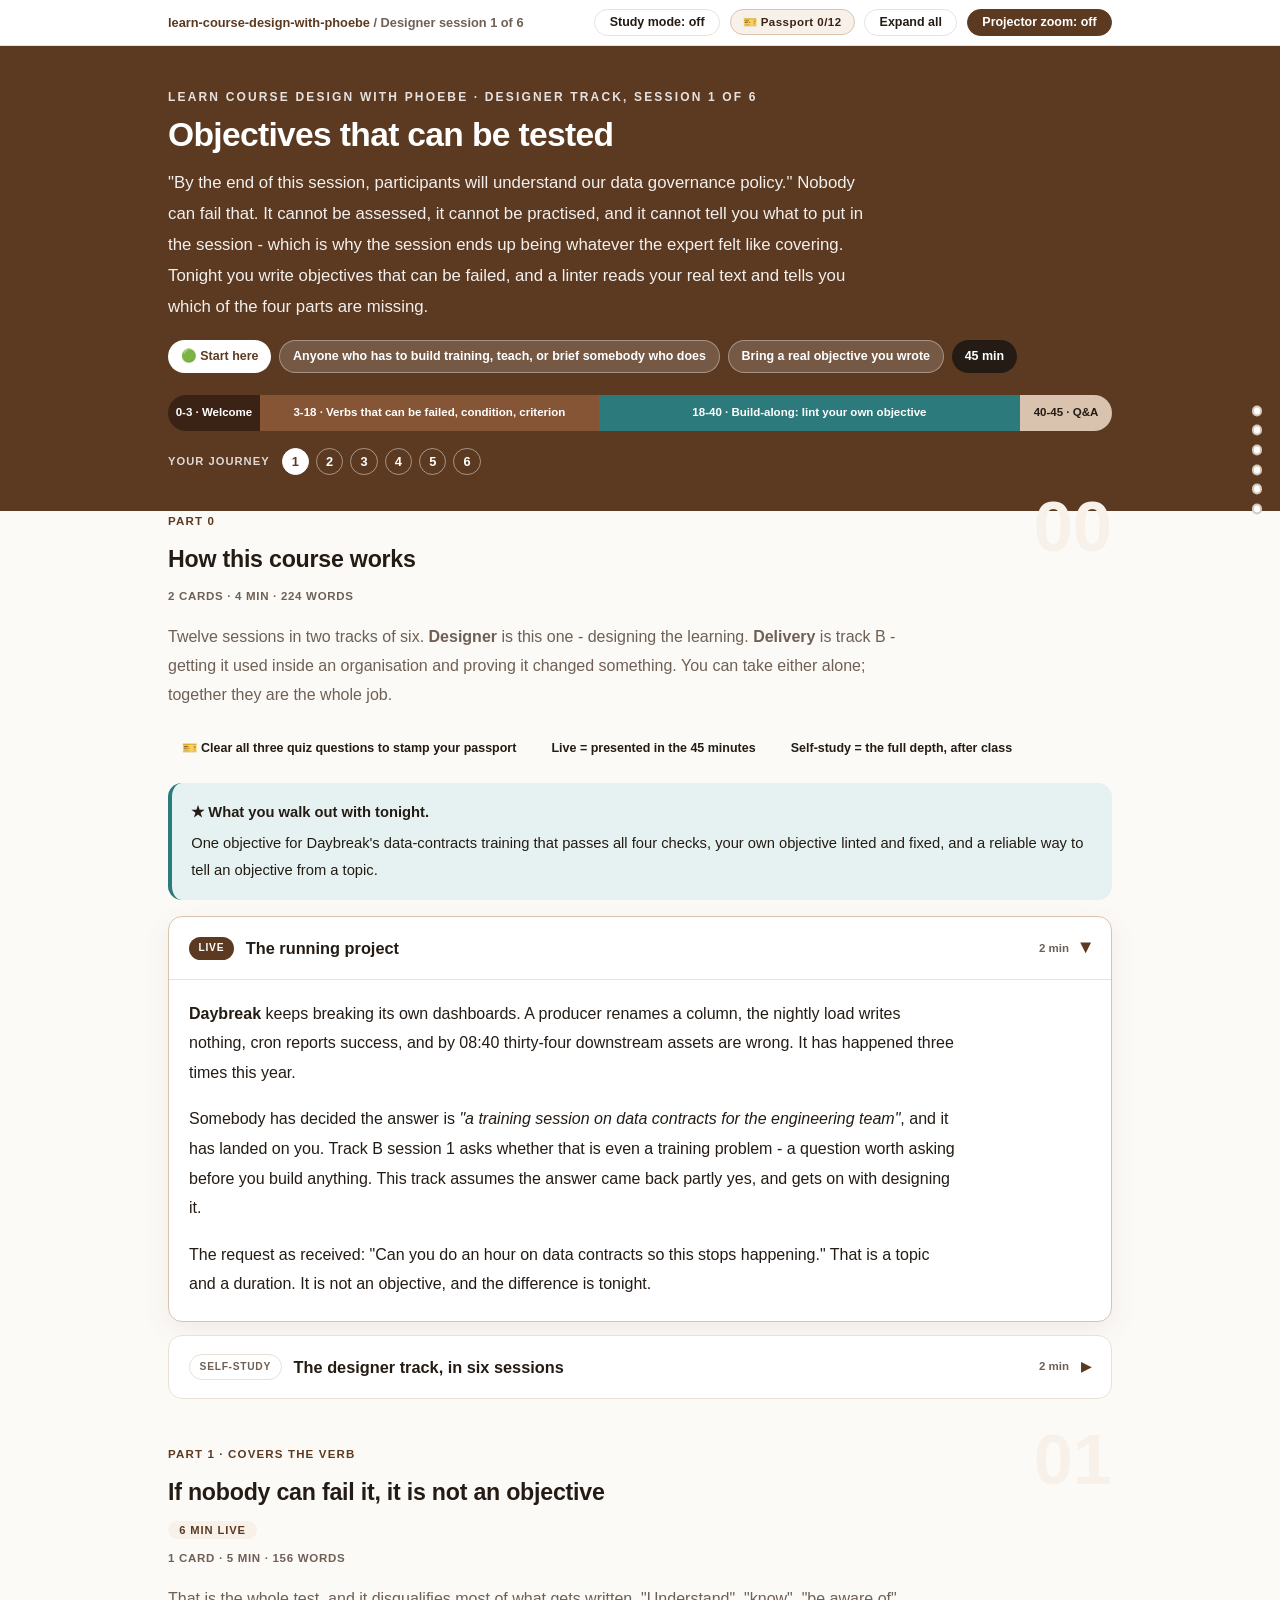
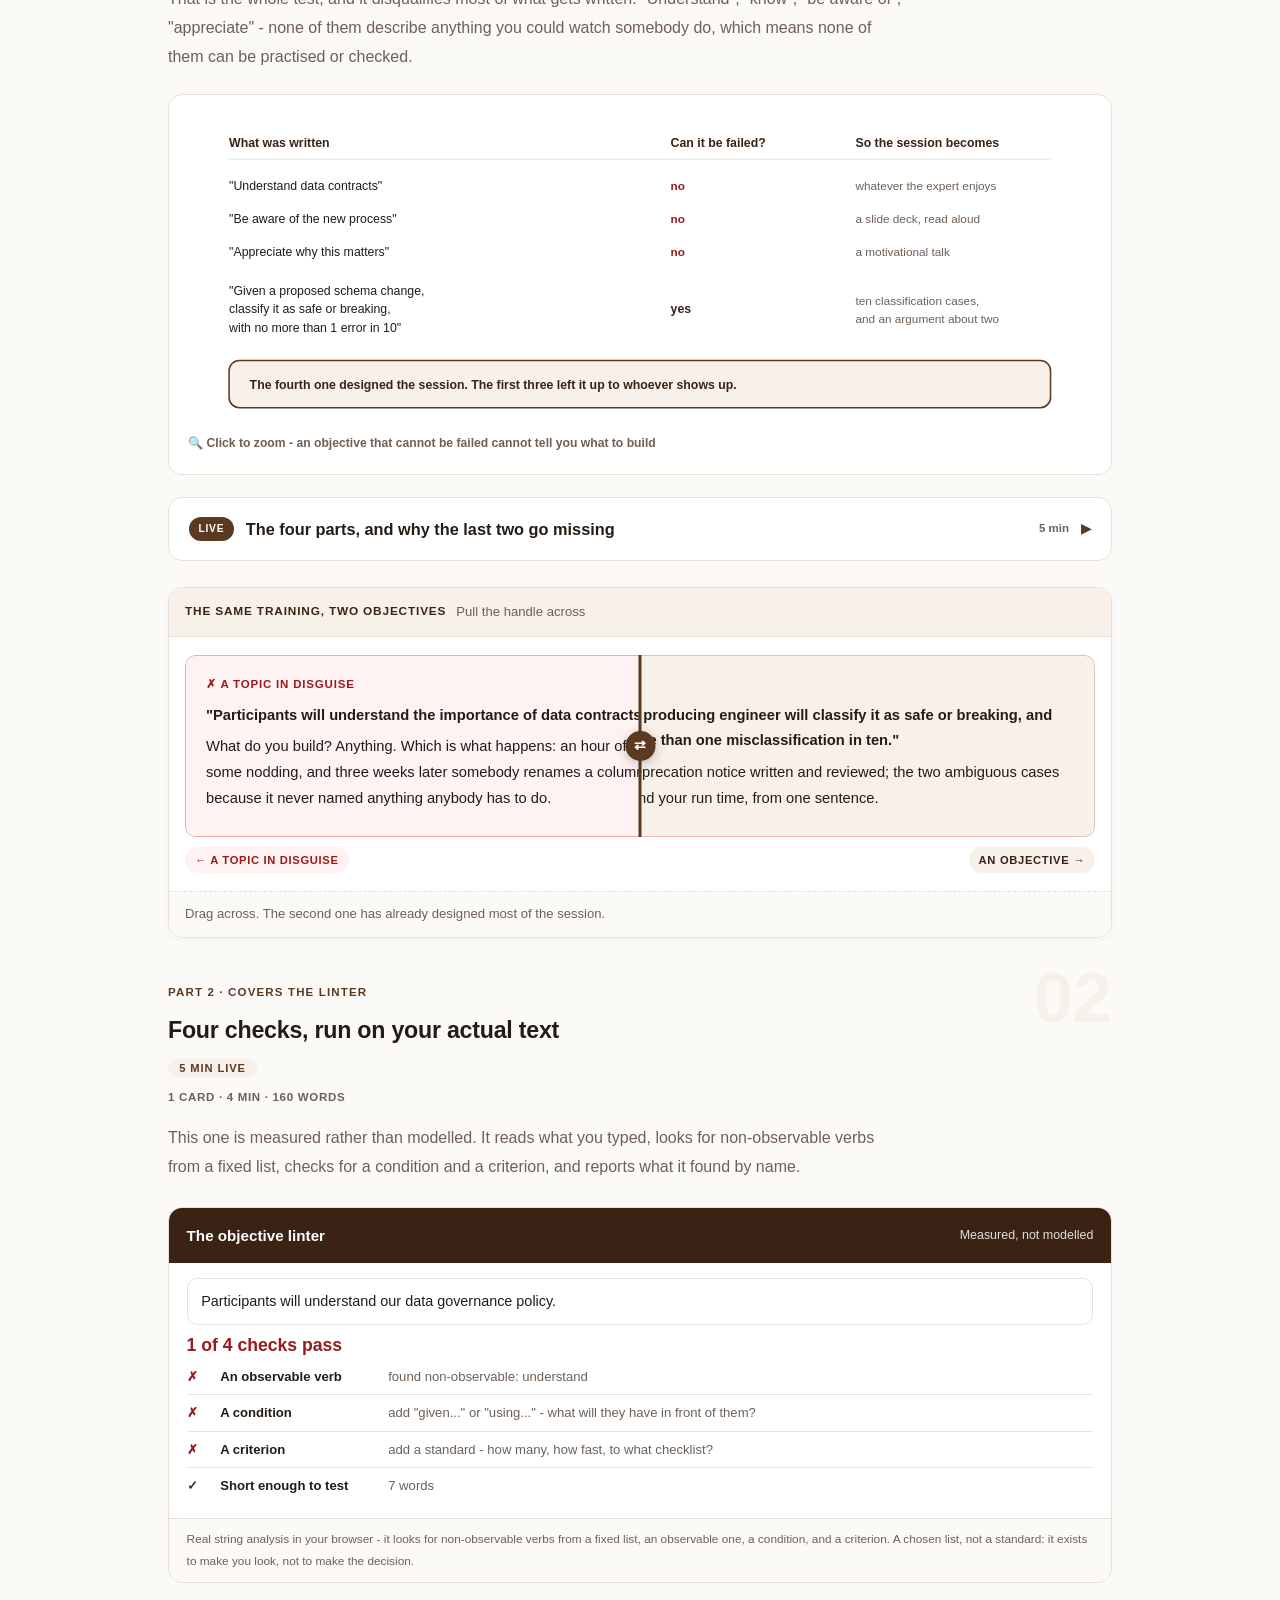
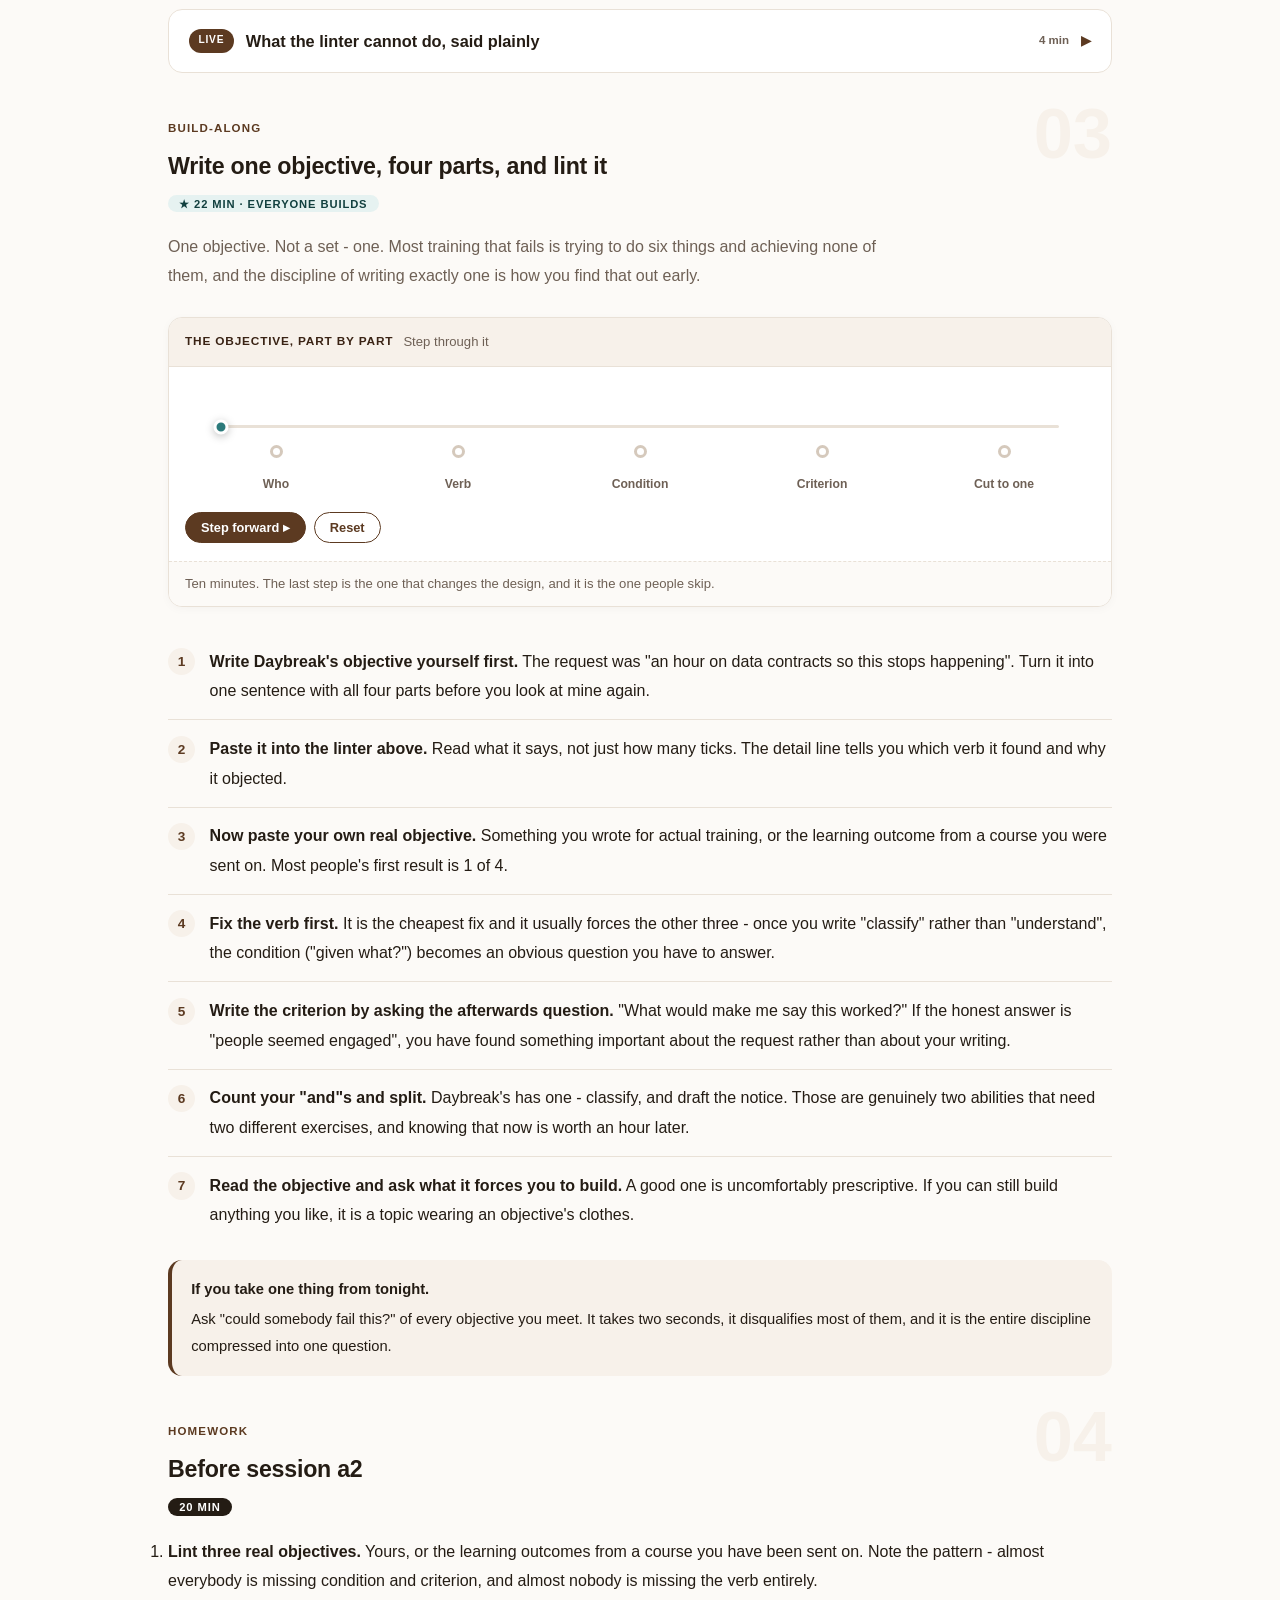
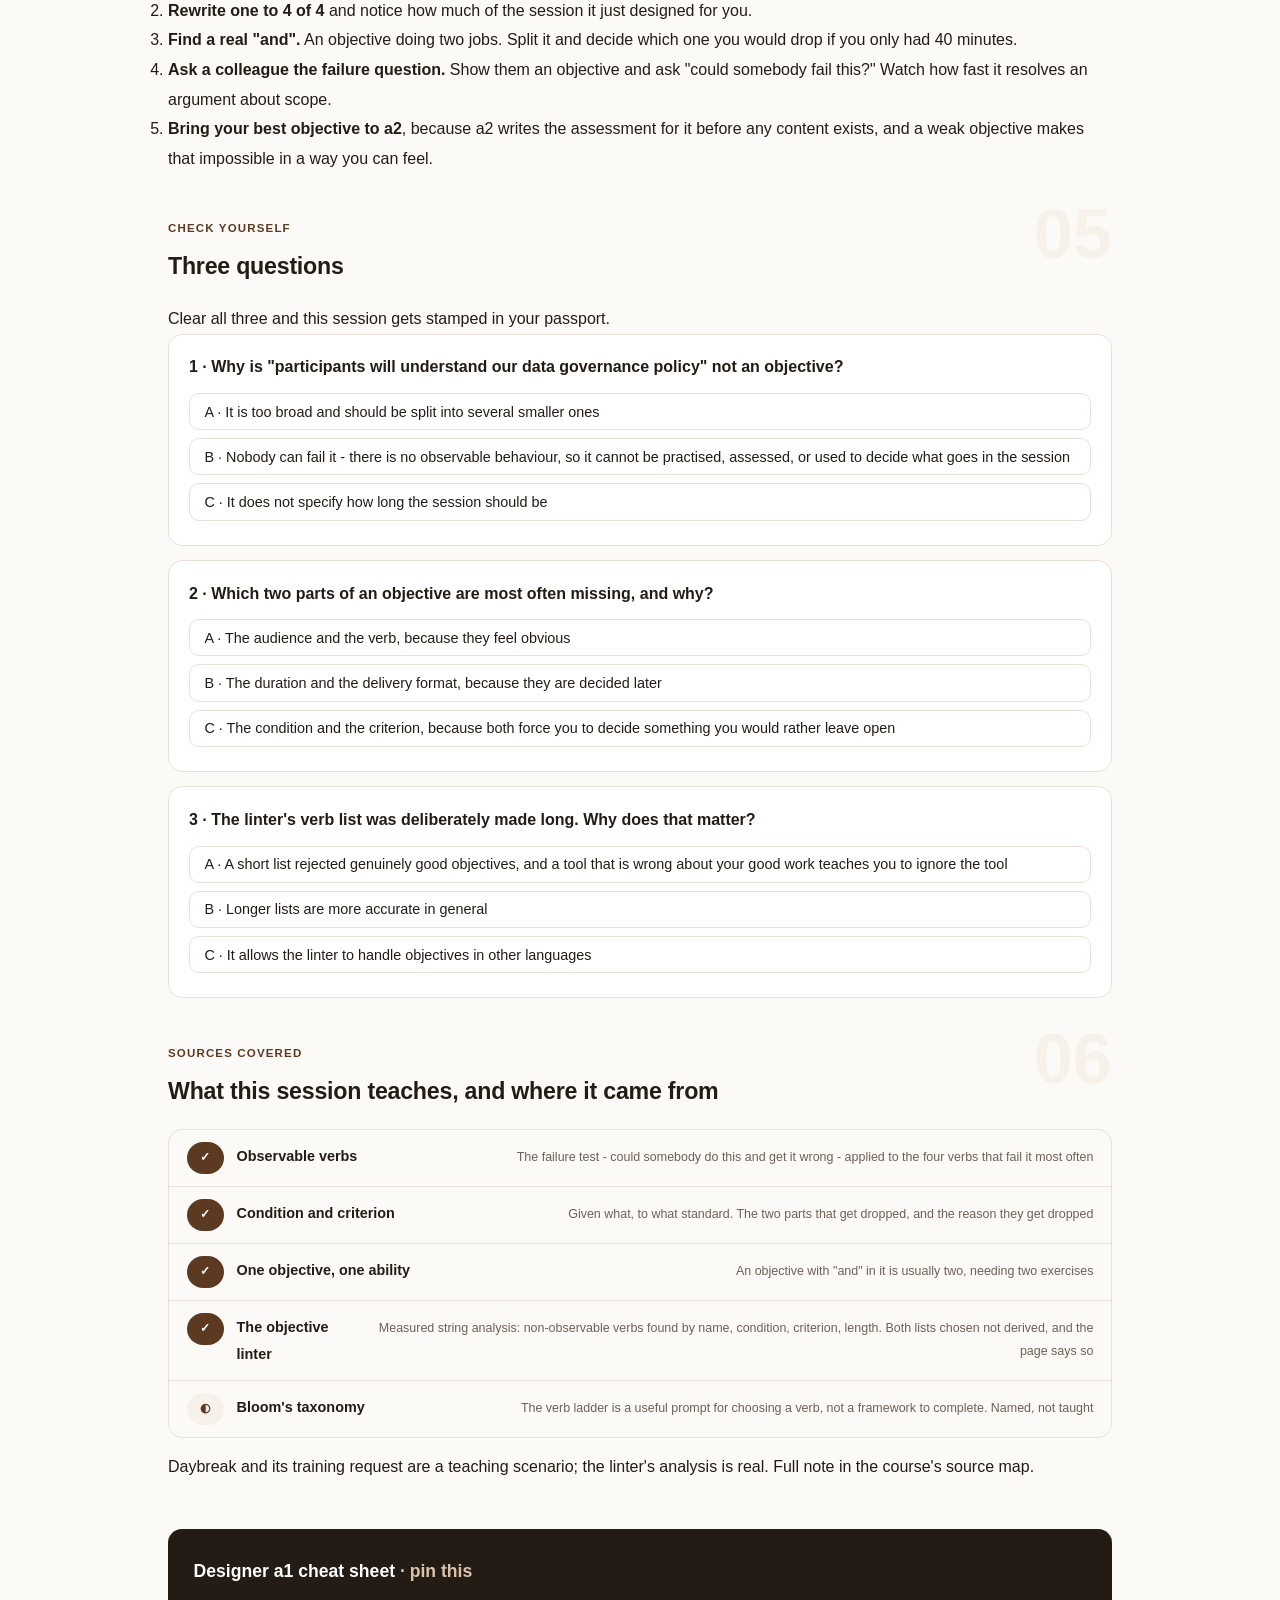
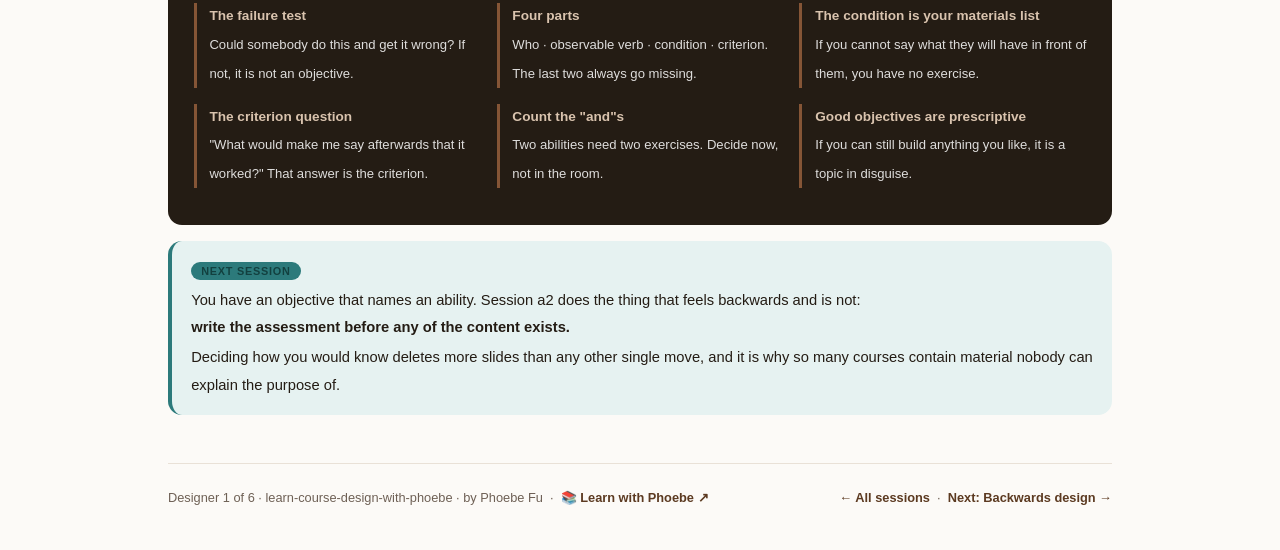
==== commit 3ac73cfc: "Session pages: remove the internal source-map path A session page is a page a learner reads, so a bu" ====
--- a/courses/a1-objectives.html
+++ b/courses/a1-objectives.html
@@ -295,7 +295,7 @@
       <div class="covered-row"><span class="status pill solid">✓</span><span class="name">The objective linter</span><span class="note">Measured string analysis: non-observable verbs found by name, condition, criterion, length. Both lists chosen not derived, and the page says so</span></div>
       <div class="covered-row"><span class="status pill light">◐</span><span class="name">Bloom's taxonomy</span><span class="note">The verb ladder is a useful prompt for choosing a verb, not a framework to complete. Named, not taught</span></div>
     </div>
-    <p class="mono" style="margin-top:14px">Daybreak and its training request are a teaching scenario; the linter's analysis is real. Full note in <span class="mono">materials/official-course-map.md</span>.</p>
+    <p class="mono" style="margin-top:14px">Daybreak and its training request are a teaching scenario; the linter's analysis is real. Full note in the course's source map.</p>
   </section>
 
   <!-- ============ CHEAT SHEET ============ -->
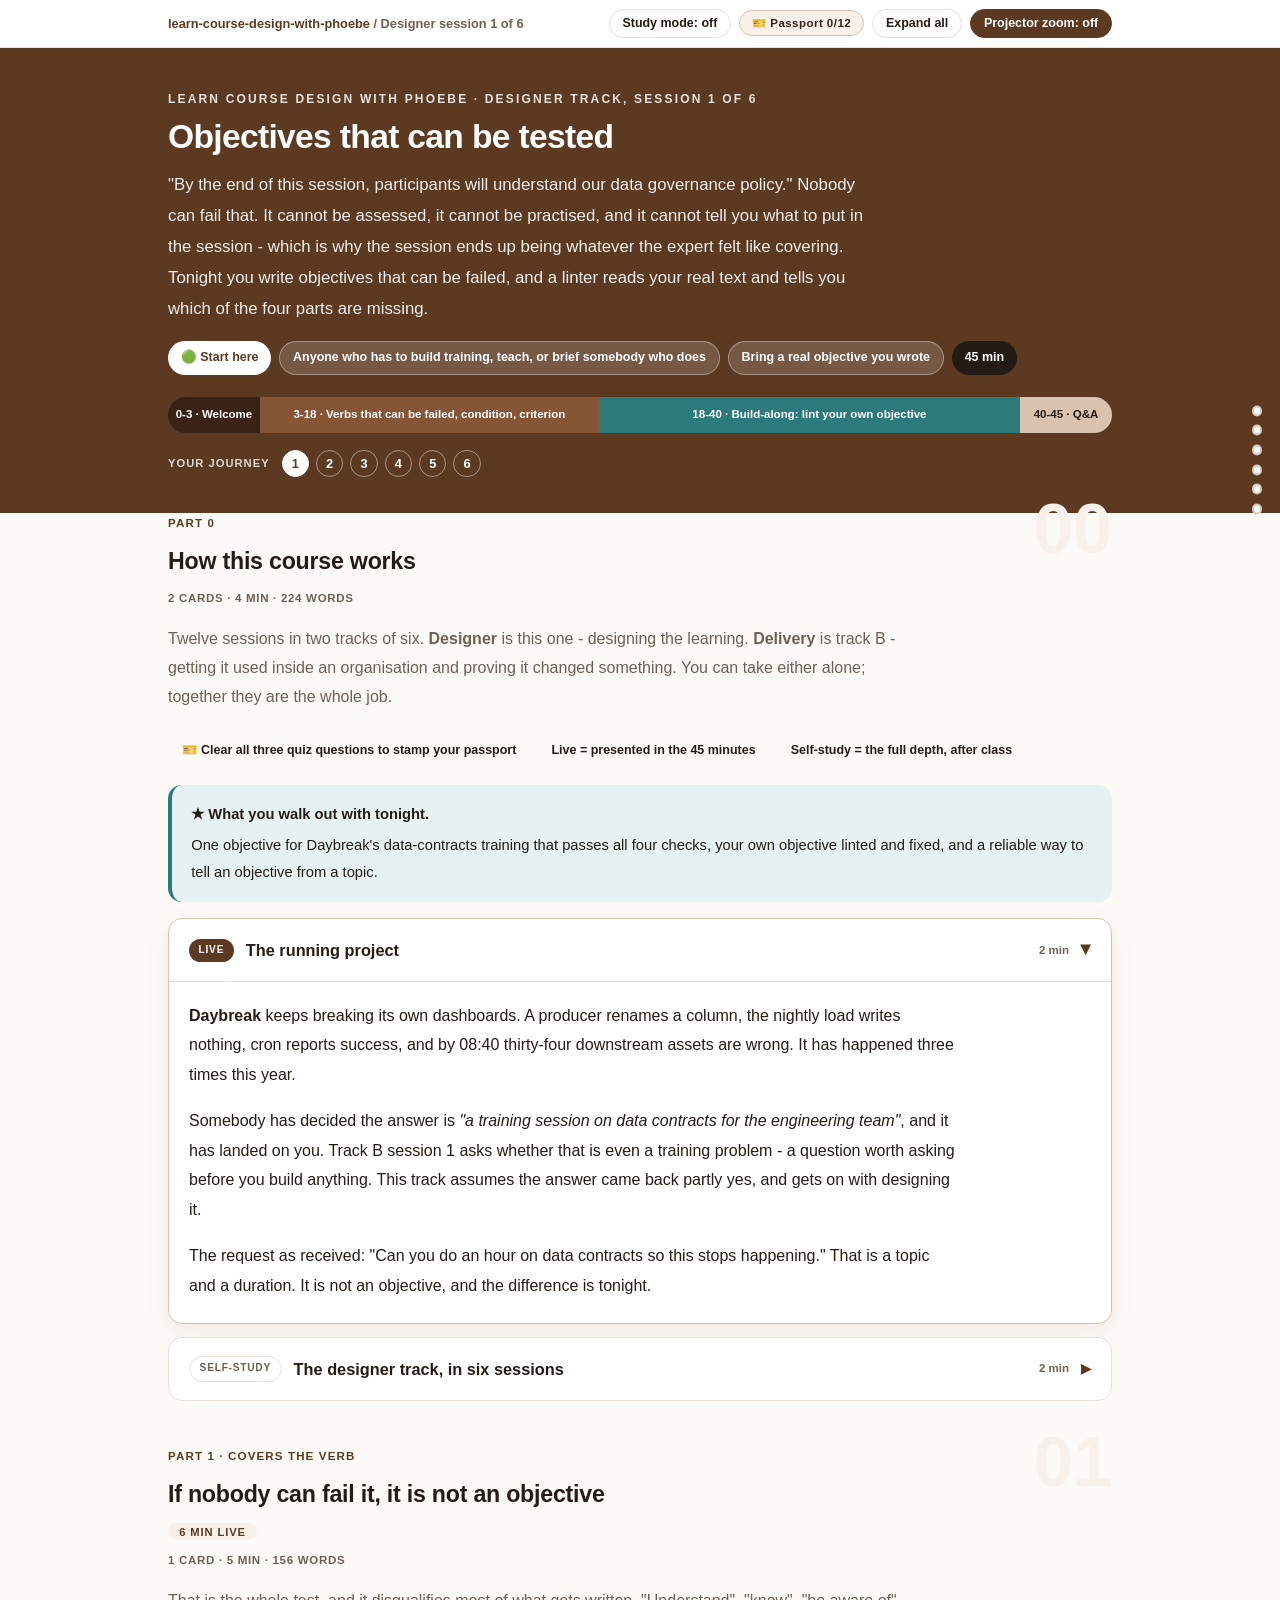
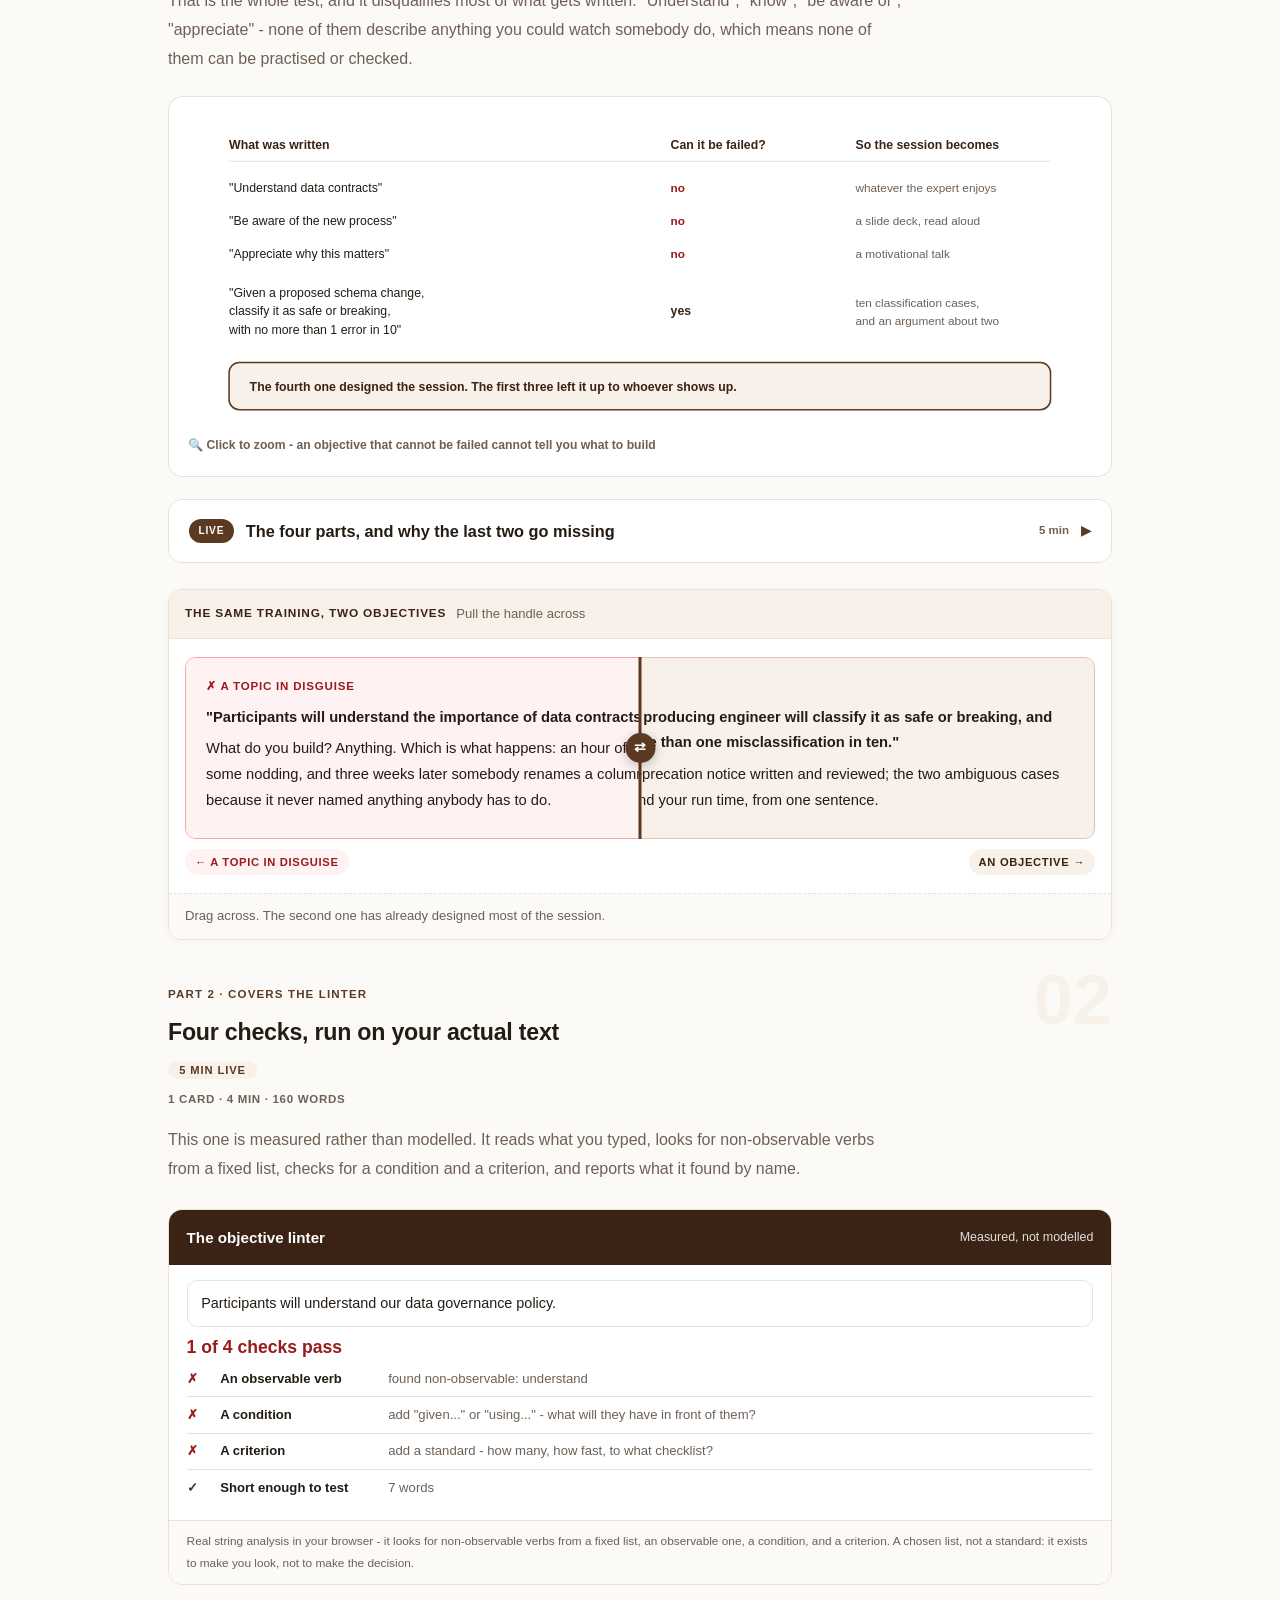
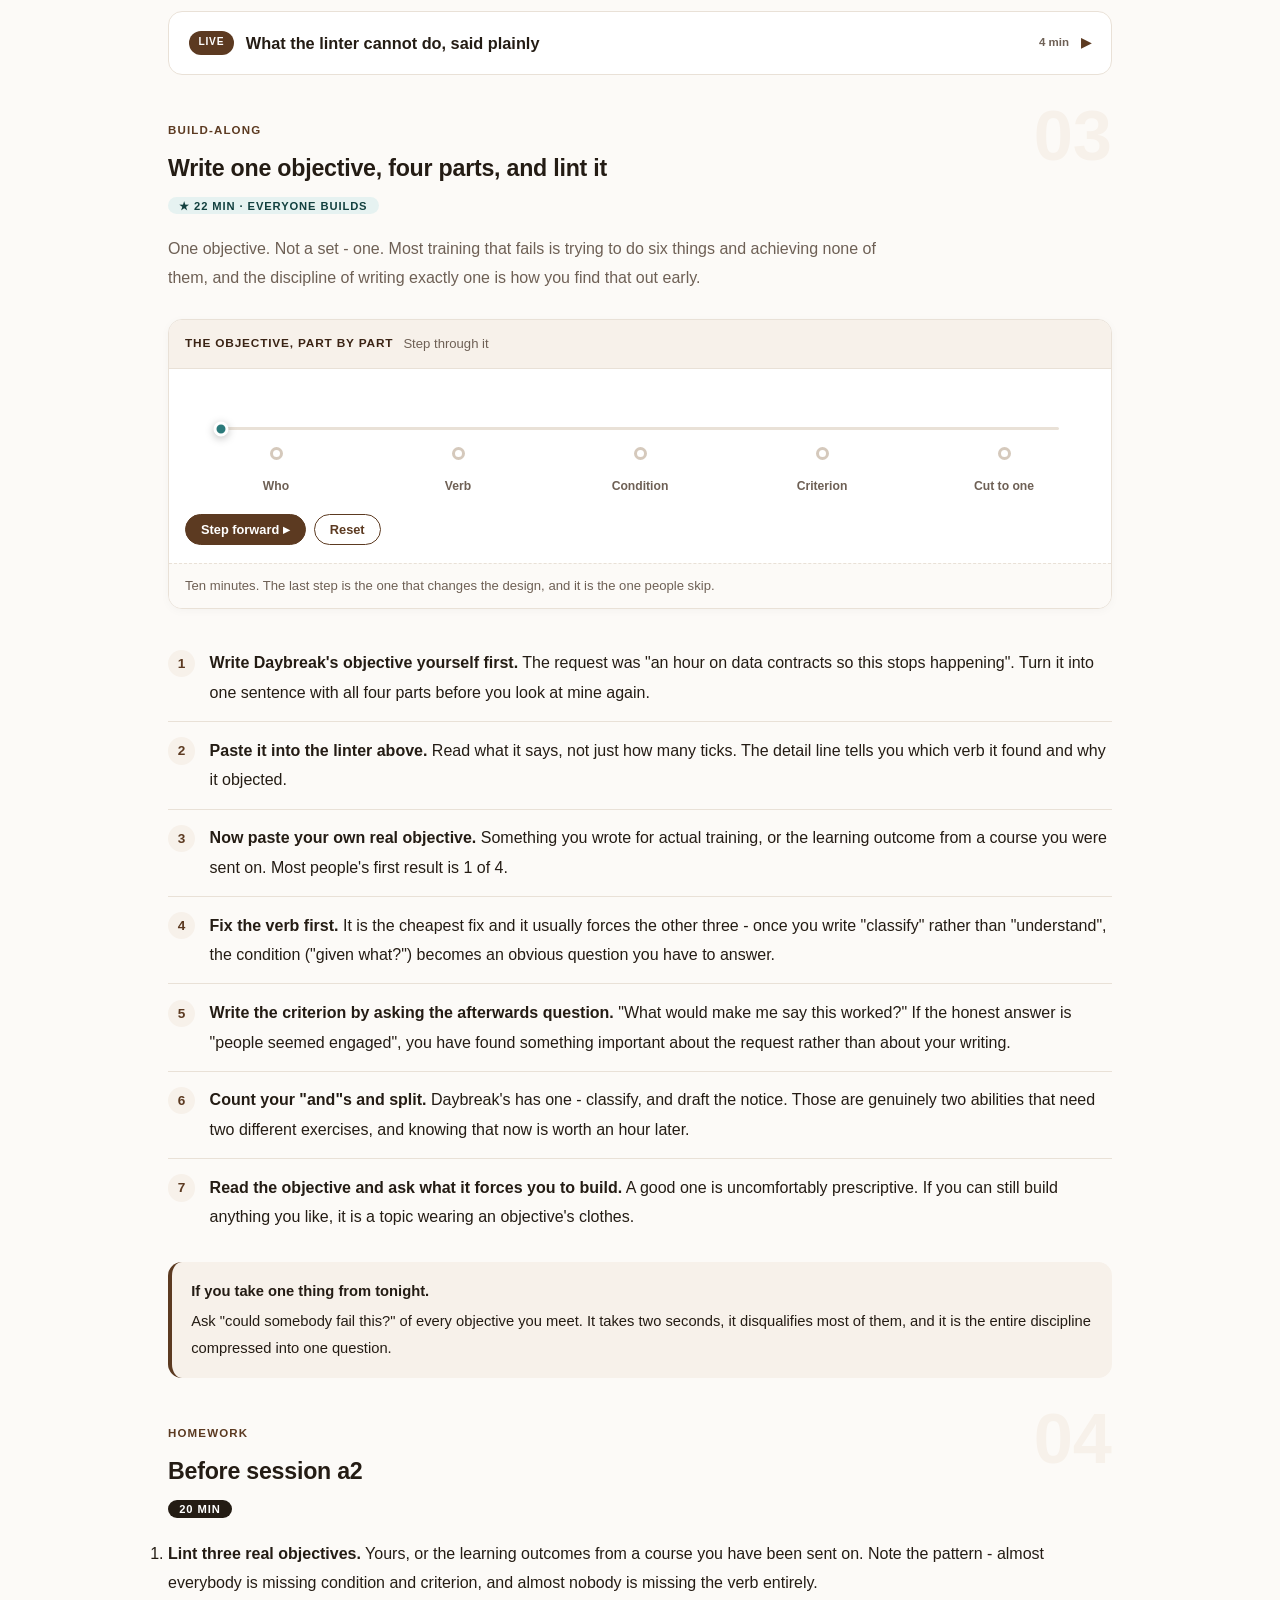
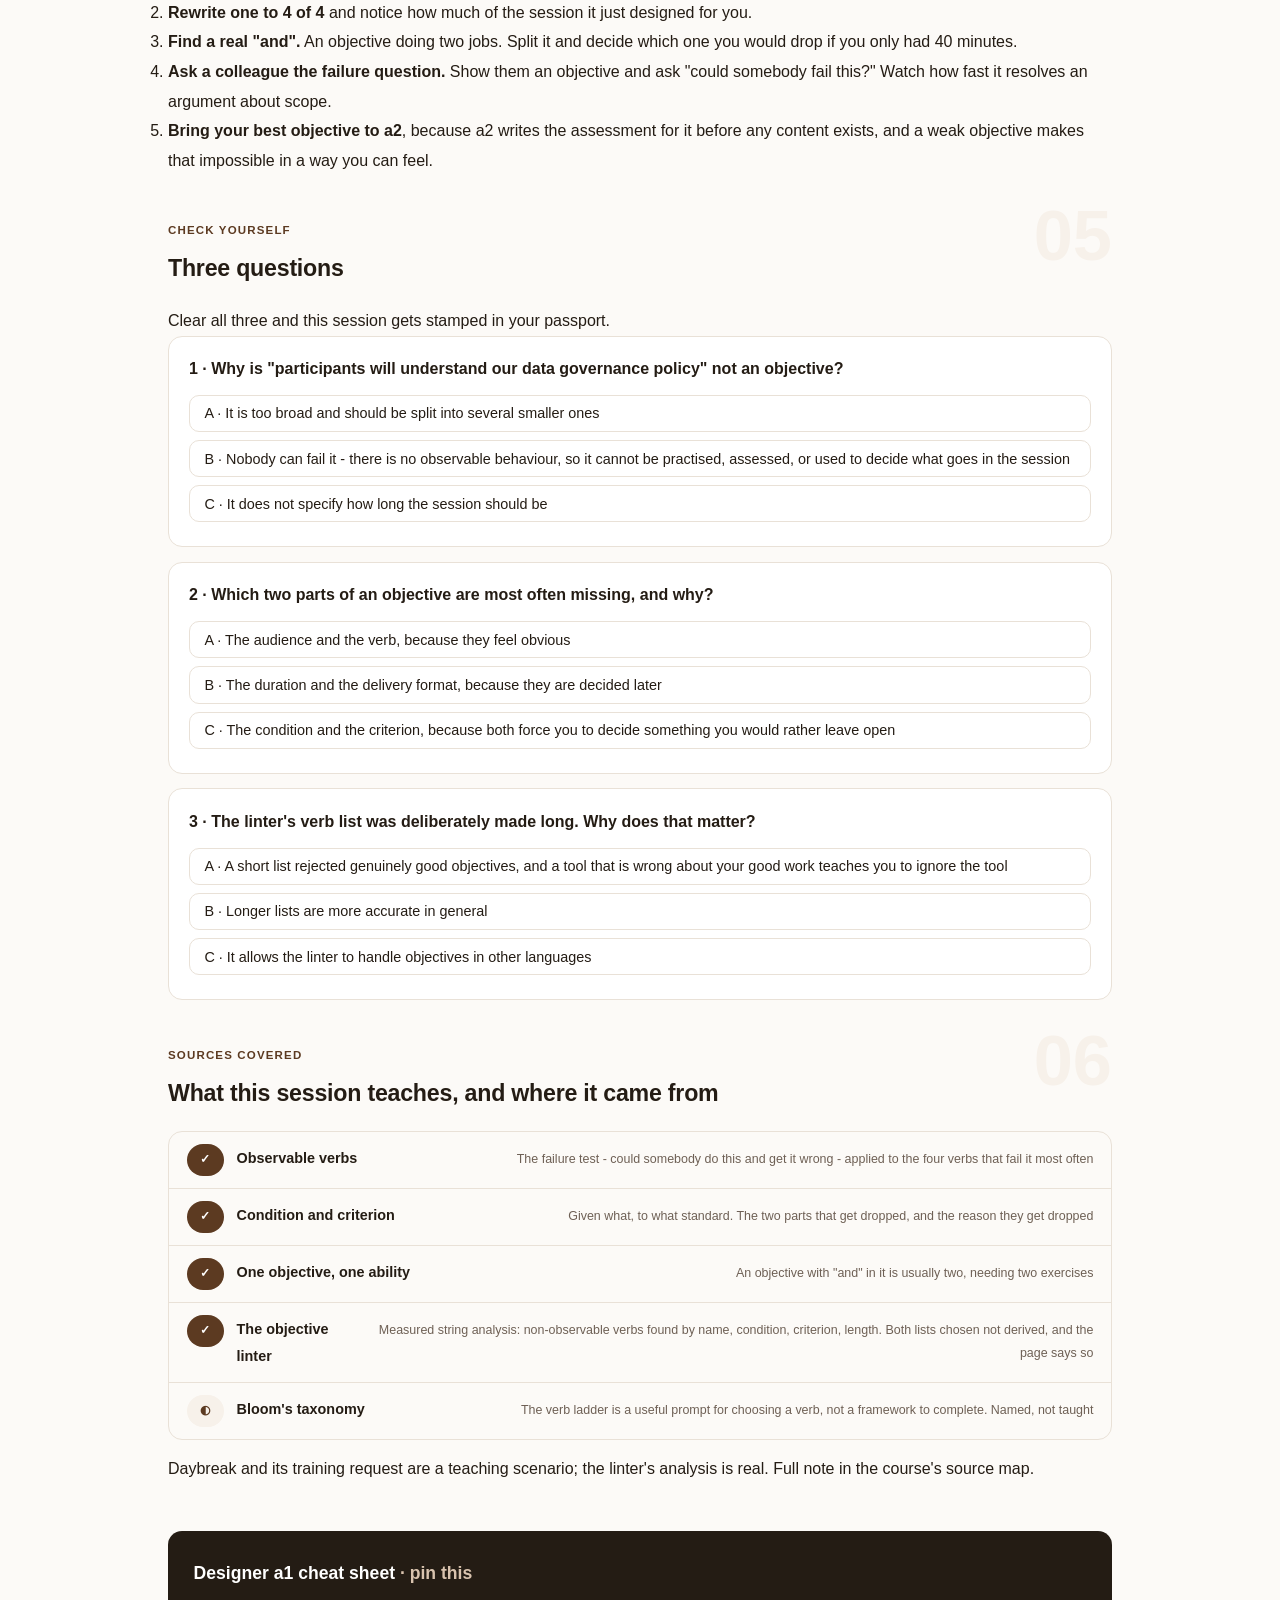
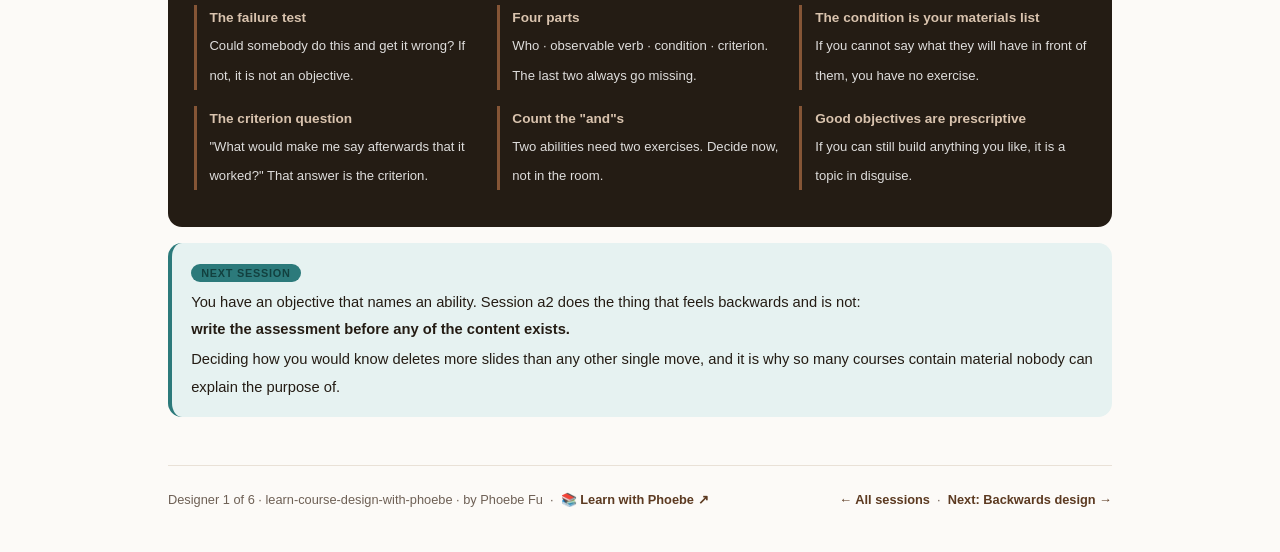
==== commit 8ff6704b: "Layout: code boxes stack under step text; toolbar is one row Shared-template defect, live estate-wid" ====
--- a/courses/a1-objectives.html
+++ b/courses/a1-objectives.html
@@ -19,7 +19,7 @@
 <meta name="twitter:image" content="https://phoebefu6.github.io/learn-course-design-with-phoebe/assets/og-cover.png">
 <!-- social:end -->
 <title>Designer 1 · Objectives that can be tested - learn course design with phoebe</title>
-<link rel="stylesheet" href="../assets/style.css?v=3">
+<link rel="stylesheet" href="../assets/style.css?v=5">
 </head>
 <body>
 
--- a/assets/style.css
+++ b/assets/style.css
@@ -113,8 +113,9 @@
   border-bottom: 1px solid var(--hairline);
   padding: .55rem 0;
 }
-.toolbar .wrap { display: flex; align-items: center; gap: .6rem; }
-.toolbar .crumb { font-size: .8rem; color: var(--muted); font-weight: 600; margin-right: auto; }
+.toolbar .wrap { display: flex; align-items: center; gap: .5rem; flex-wrap: nowrap; }
+.toolbar .crumb { font-size: .8rem; color: var(--muted); font-weight: 600; margin-right: auto; min-width: 0; white-space: nowrap; overflow: hidden; text-overflow: ellipsis; }
+.toolbar .btn { white-space: nowrap; flex: none; padding: .38rem .8rem; font-size: .78rem; line-height: 1.2; }
 .toolbar .crumb a { color: var(--indigo); text-decoration: none; }
 .btn {
   border: 1px solid var(--hairline);
@@ -314,11 +315,15 @@
 /* ---------- demo steps ---------- */
 .steps { counter-reset: step; margin: .6rem 0 1rem; }
 .step {
-  display: flex;
-  gap: .9rem;
+  display: grid;
+  grid-template-columns: max-content minmax(0, 1fr);
+  column-gap: .9rem;
+  row-gap: .2rem;
   padding: .85rem 0;
   border-bottom: .5px solid var(--hairline);
 }
+.step > * { grid-column: 2; min-width: 0; }
+.step > .prompt-box { margin: .8rem 0 .4rem; }
 .step:last-child { border-bottom: none; }
 .step::before {
   counter-increment: step;
@@ -822,7 +827,10 @@
   /* 44px tap targets */
   details.card summary { min-height: 44px; }
   .qopt { min-height: 44px; display: flex; align-items: center; padding: .7rem .9rem; }
-  .toolbar .btn, .pagefoot a { min-height: 44px; display: inline-flex; align-items: center; }
+  .toolbar .btn, .pagefoot a { min-height: 44px; display: inline-flex; align-items: center; justify-content: center; }
+  .toolbar .crumb, .toolbar #zoom-toggle { display: none; }
+  .toolbar .btn { flex: 1 1 0; padding: .3rem .4rem; font-size: .72rem; }
+  table.clean { display: block; overflow-x: auto; -webkit-overflow-scrolling: touch; }
 }
 
 @media (max-width: 640px) {
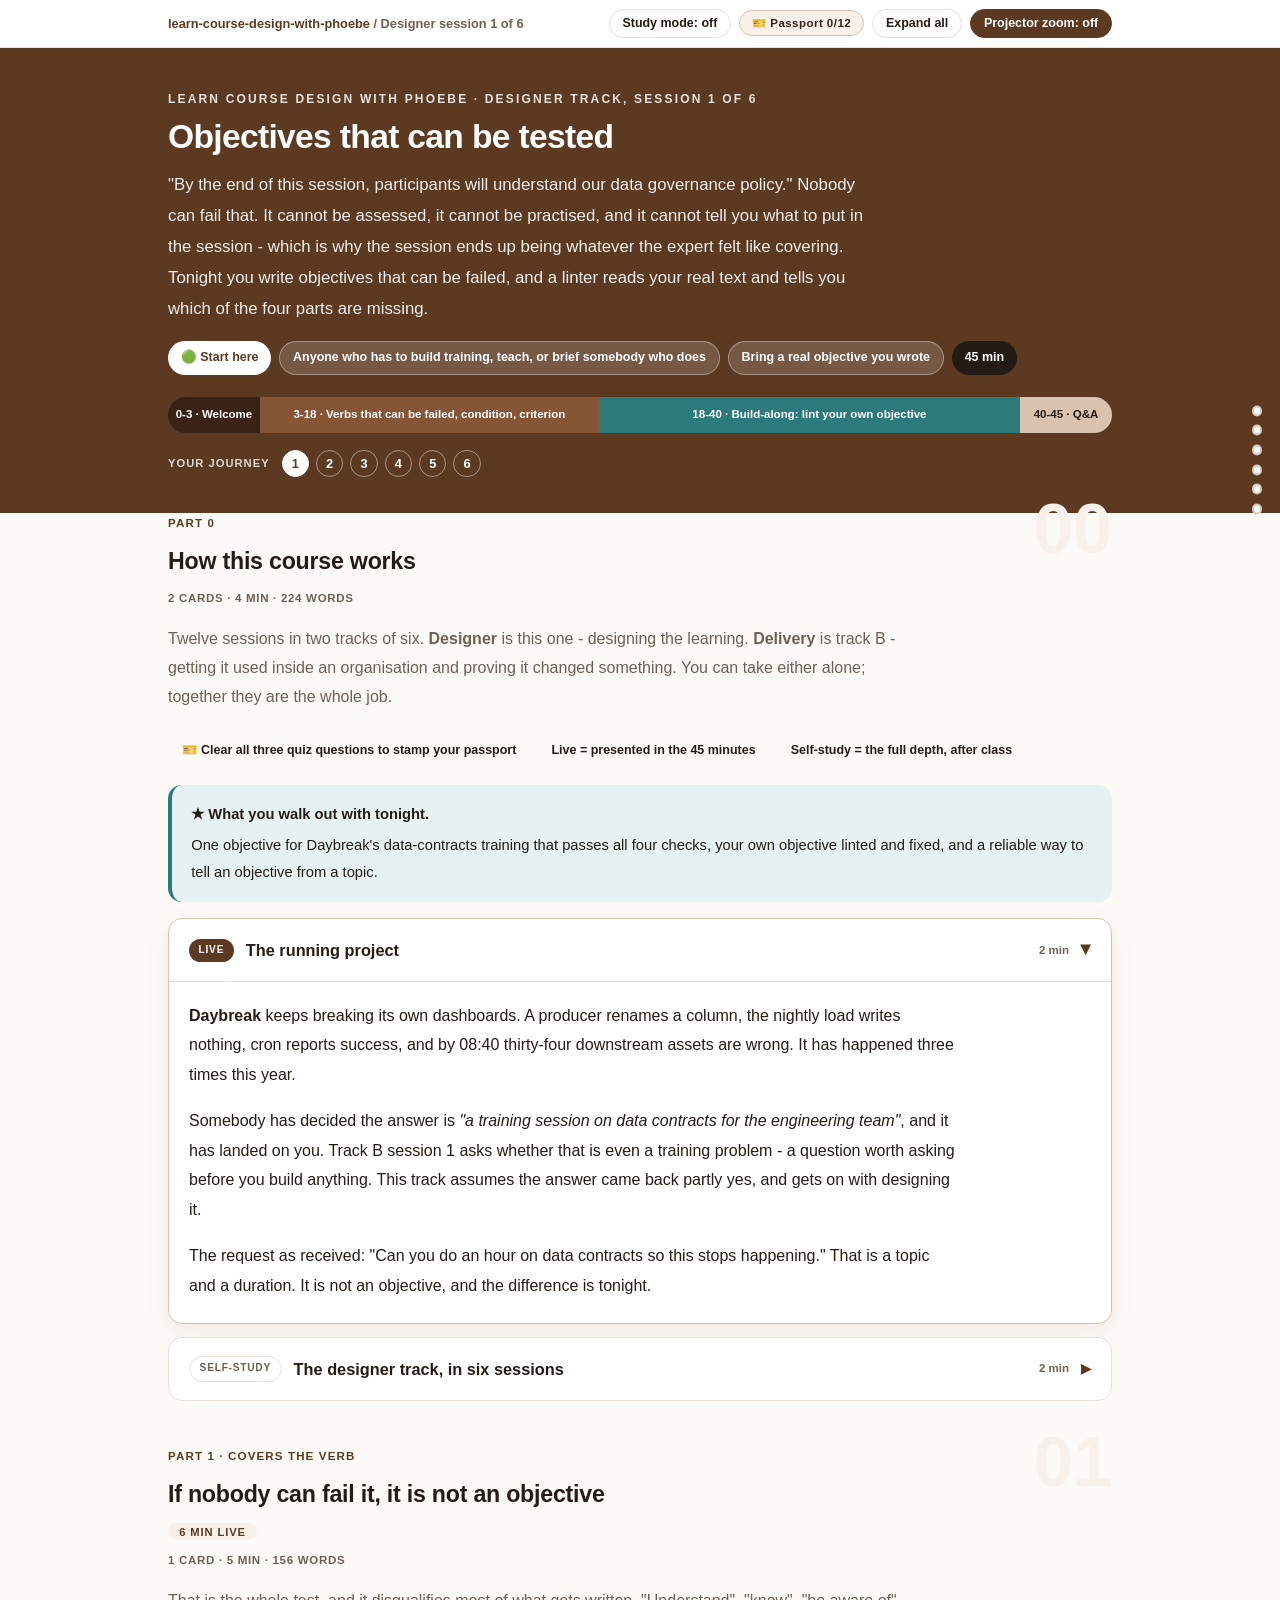
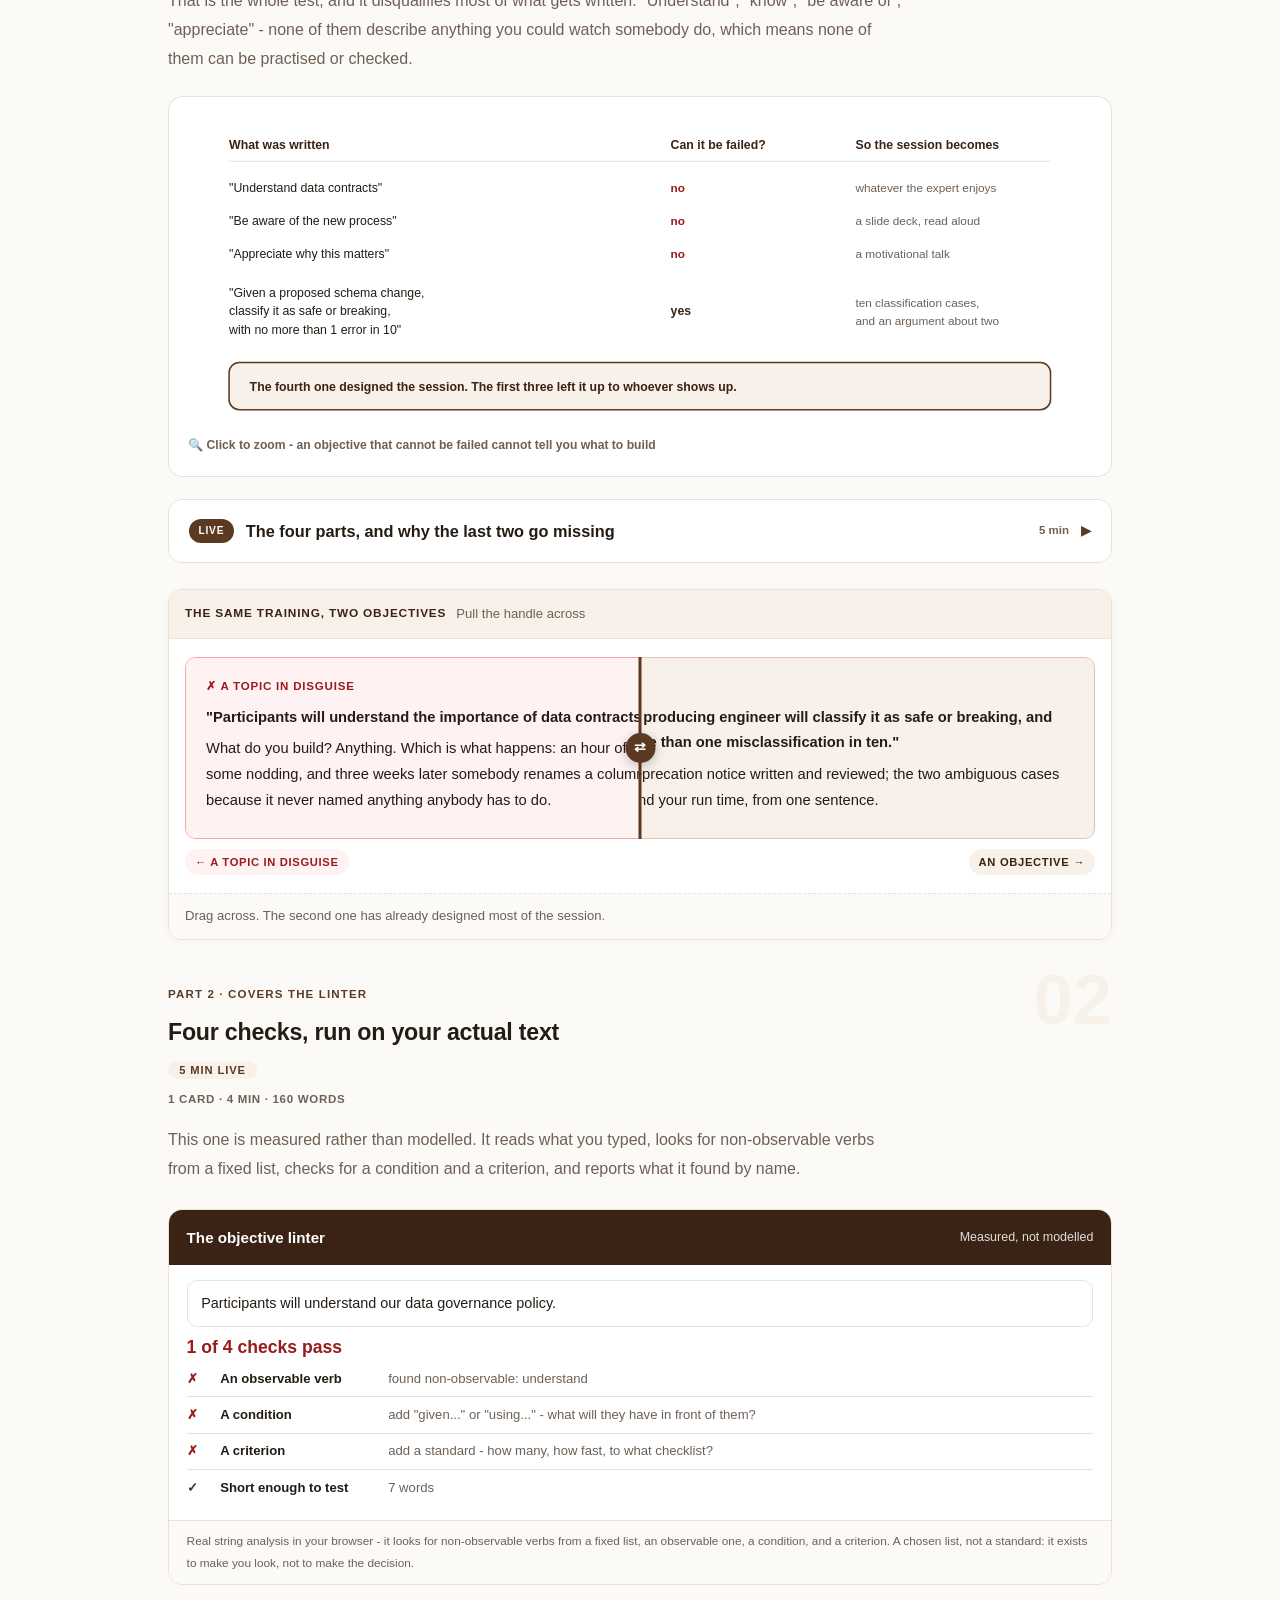
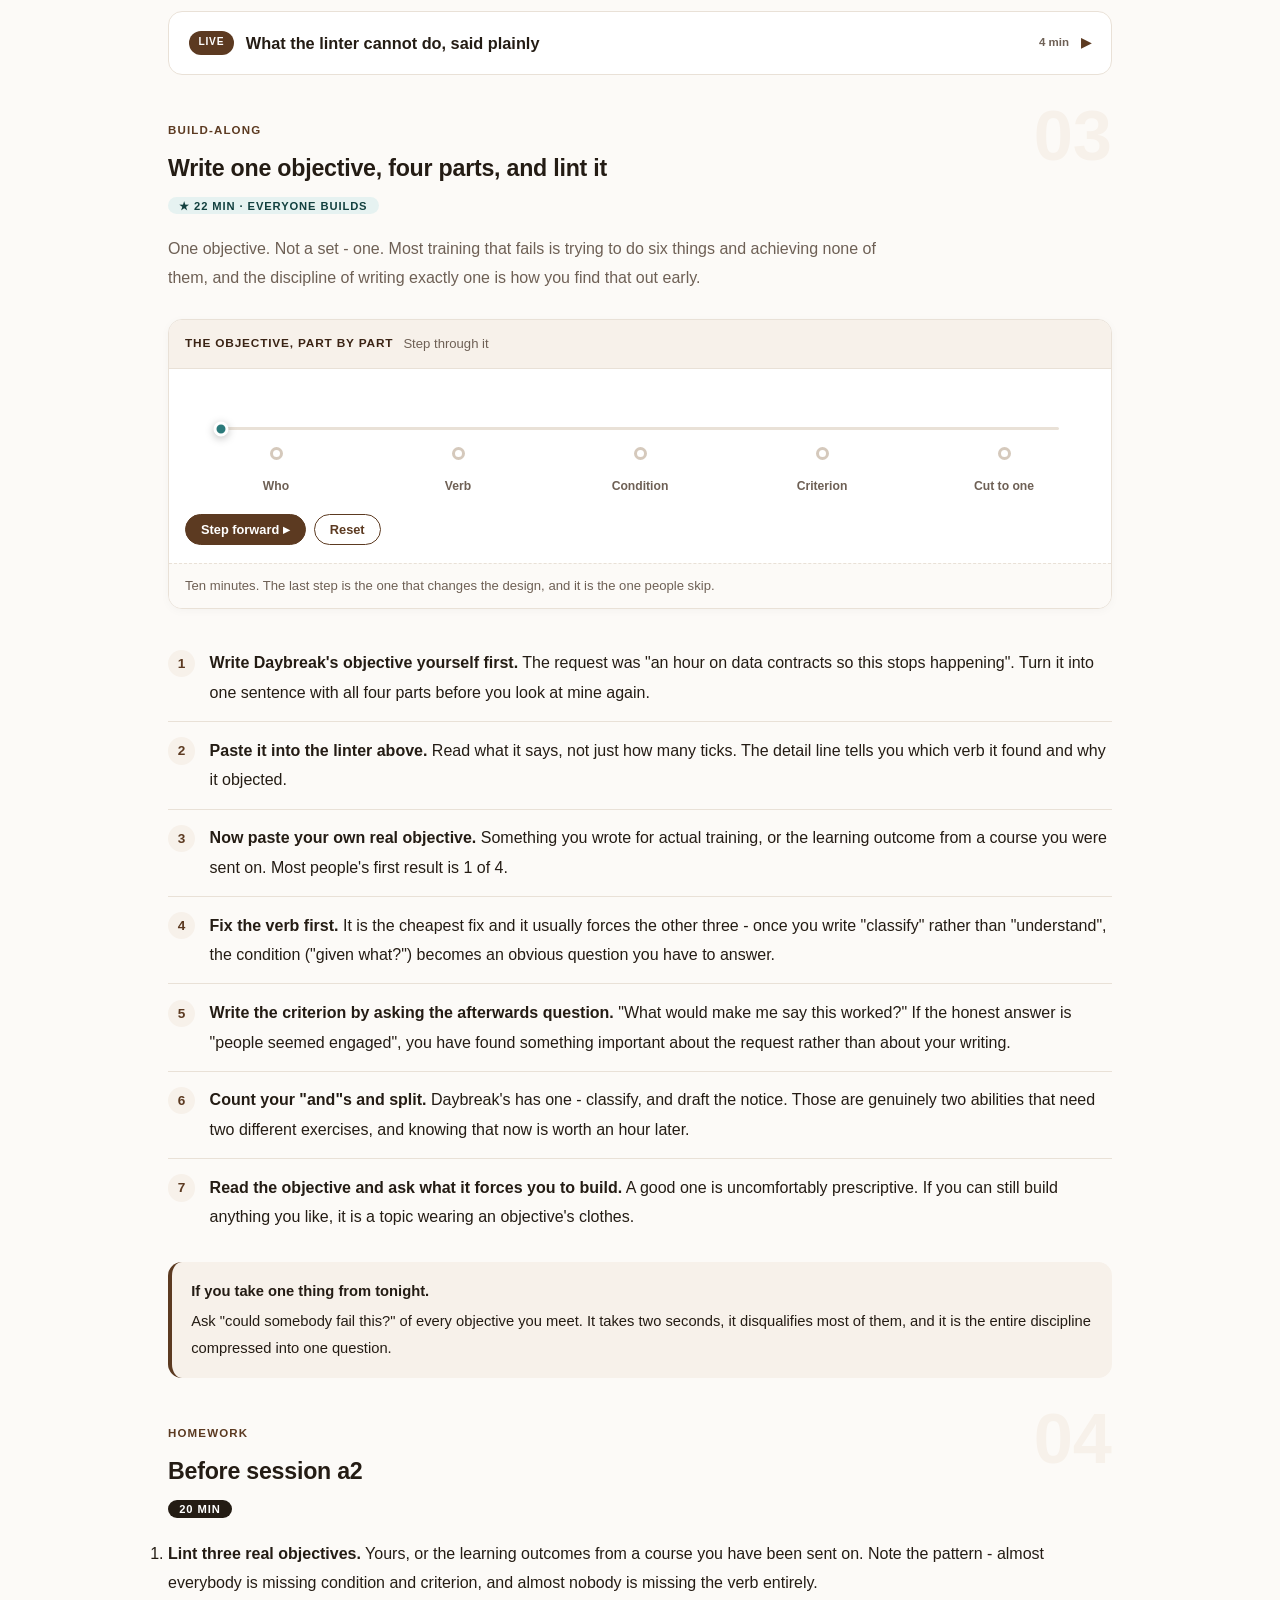
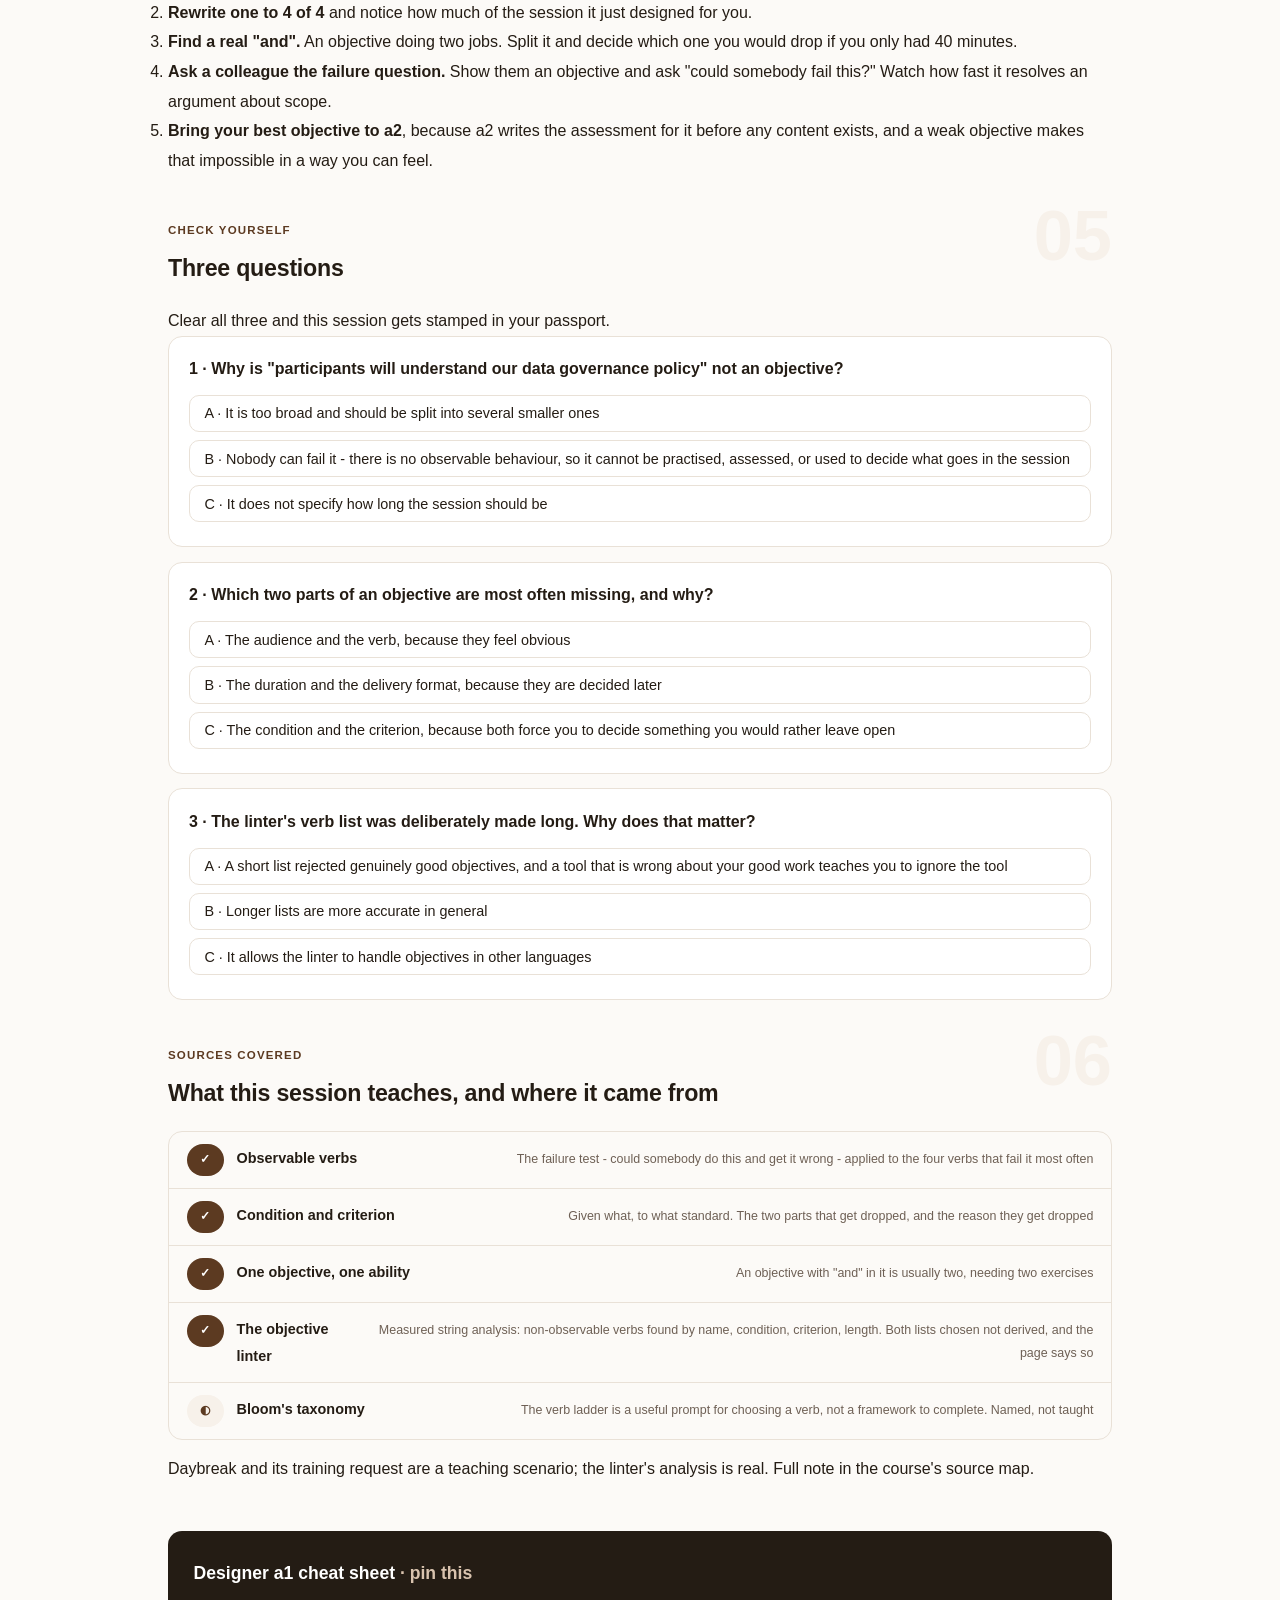
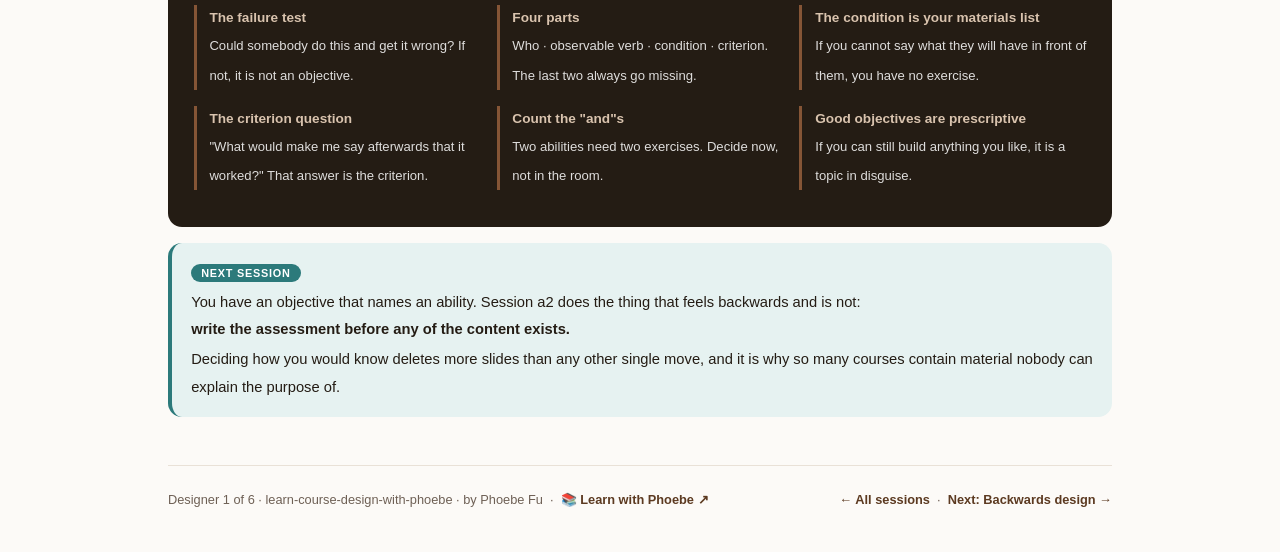
==== commit f1c4b22e: "Fix unreadable pills and labels: white text on the amber fill The "Real world" pill, build-along ste" ====
--- a/courses/a1-objectives.html
+++ b/courses/a1-objectives.html
@@ -19,7 +19,7 @@
 <meta name="twitter:image" content="https://phoebefu6.github.io/learn-course-design-with-phoebe/assets/og-cover.png">
 <!-- social:end -->
 <title>Designer 1 · Objectives that can be tested - learn course design with phoebe</title>
-<link rel="stylesheet" href="../assets/style.css?v=5">
+<link rel="stylesheet" href="../assets/style.css?v=6">
 </head>
 <body>
 
--- a/assets/style.css
+++ b/assets/style.css
@@ -235,7 +235,7 @@
 .pill.solid { background: var(--indigo); color: #fff; }
 .pill.light { background: var(--indigo-50); color: var(--indigo); }
 .pill.inkpill { background: var(--ink); color: #fff; }
-.pill.amber, .pill.peach { background: var(--amber); color: var(--amber-ink); }
+.pill.amber, .pill.peach { background: var(--amber); color: #fff; }
 .pill.bare { color: var(--faint); }
 
 /* ---------- 4D grid ---------- */
@@ -293,7 +293,7 @@
   padding: .15rem .7rem;
 }
 .prompt-box.bad .label { background: var(--faint); color: var(--ink); }
-.prompt-box.good .label { background: var(--amber); color: var(--amber-ink); }
+.prompt-box.good .label { background: var(--amber); color: #fff; }
 .copy-btn {
   position: absolute;
   top: .7rem;
@@ -310,7 +310,7 @@
   transition: background .15s ease;
 }
 .copy-btn:hover { background: rgba(255,255,255,.22); }
-.copy-btn.copied { background: var(--amber); border-color: var(--amber); color: var(--amber-ink); }
+.copy-btn.copied { background: var(--amber); border-color: var(--amber); color: #fff; }
 
 /* ---------- demo steps ---------- */
 .steps { counter-reset: step; margin: .6rem 0 1rem; }
@@ -362,7 +362,7 @@
 .callout.example .ex-pill {
   display: inline-block;
   background: var(--amber);
-  color: var(--amber-ink);
+  color: #fff;
   border-radius: 999px;
   padding: .15rem .7rem;
   font-size: .68rem;
@@ -704,7 +704,7 @@
   font-family: inherit; transition: all .14s ease; white-space: nowrap;
 }
 .sql-btn:hover { background: rgba(255,255,255,.2); }
-.sql-btn.sql-run { background: var(--amber); color: var(--amber-ink); border-color: var(--amber); }
+.sql-btn.sql-run { background: var(--amber); color: #fff; border-color: var(--amber); }
 .sql-btn.sql-run:hover { filter: brightness(1.05); }
 .sql-label {
   display: block;
@@ -958,7 +958,7 @@
   z-index: 2;
 }
 .hs-pin:hover { transform: translate(-50%, -50%) scale(1.18); }
-.hs-pin.on { background: var(--amber); color: var(--amber-ink); }
+.hs-pin.on { background: var(--amber); color: #fff; }
 .hs-pin::before {
   content: ""; position: absolute; inset: -7px; border-radius: 999px;
   border: 2px solid var(--indigo); opacity: 0;
@@ -1104,7 +1104,7 @@
   padding: 4px 11px; border-radius: 999px;
   background: rgba(255,255,255,.15);
 }
-.stakes-read .sk-delta.good { background: var(--amber); color: var(--amber-ink); }
+.stakes-read .sk-delta.good { background: var(--amber); color: #fff; }
 .stakes-read .sk-delta.bad { background: #FCA5A5; color: #7f1d1d; }
 
 /* --- 6. scorecard: halfway self-grade ------------------ */
@@ -1140,7 +1140,7 @@
   background: var(--indigo-50); color: var(--indigo-deep);
   border: 1px solid var(--indigo-soft); cursor: default;
 }
-.pp-pill.full { background: var(--amber); color: var(--amber-ink); border-color: var(--amber); }
+.pp-pill.full { background: var(--amber); color: #fff; border-color: var(--amber); }
 .pp-strip { display: flex; gap: 10px; flex-wrap: wrap; margin: 18px 0 6px; }
 .pp-stamp {
   display: flex; flex-direction: column; align-items: center; gap: 6px;
@@ -1167,7 +1167,7 @@
   display: inline-block; margin-bottom: 7px;
   font: 800 0.68rem Inter, sans-serif; letter-spacing: .07em;
   text-transform: uppercase; padding: 3px 10px; border-radius: 999px;
-  background: var(--amber); color: var(--amber-ink);
+  background: var(--amber); color: #fff;
 }
 
 /* --- mobile floor (desktop is the product) ------------- */
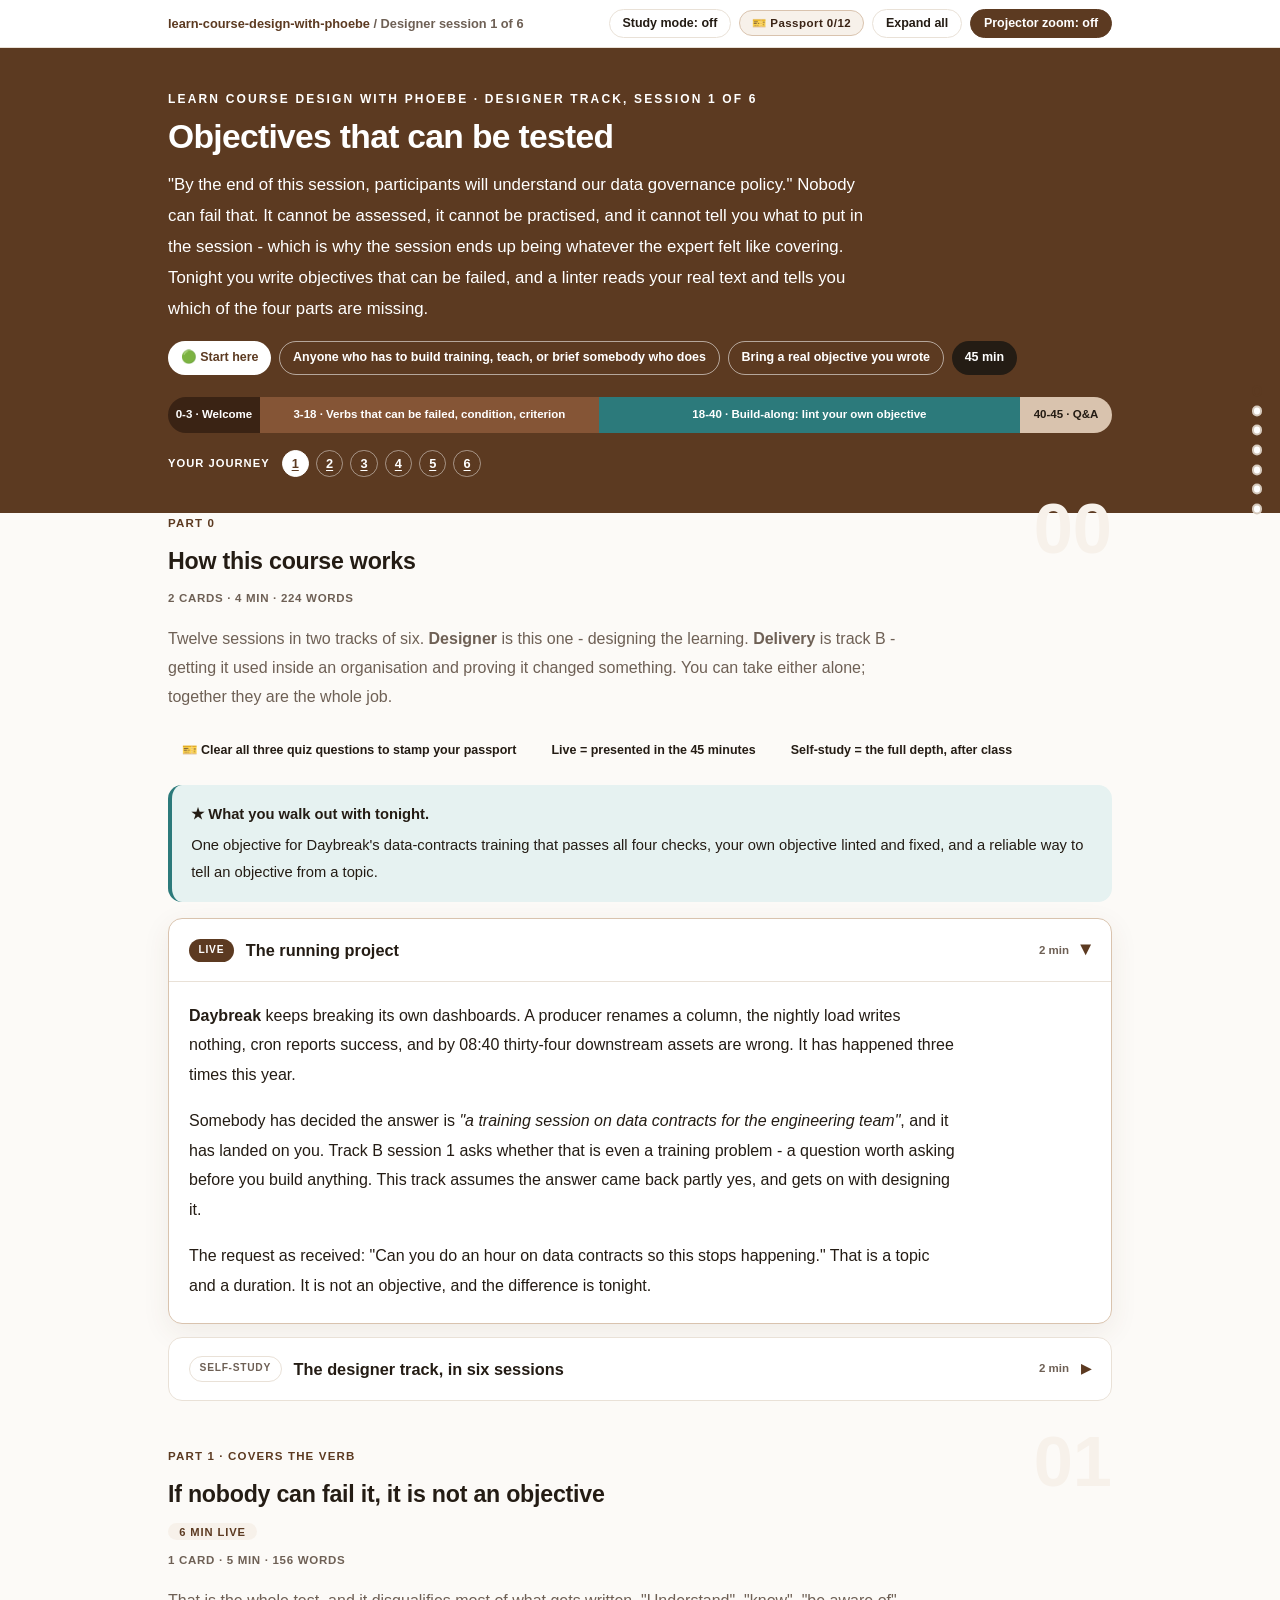
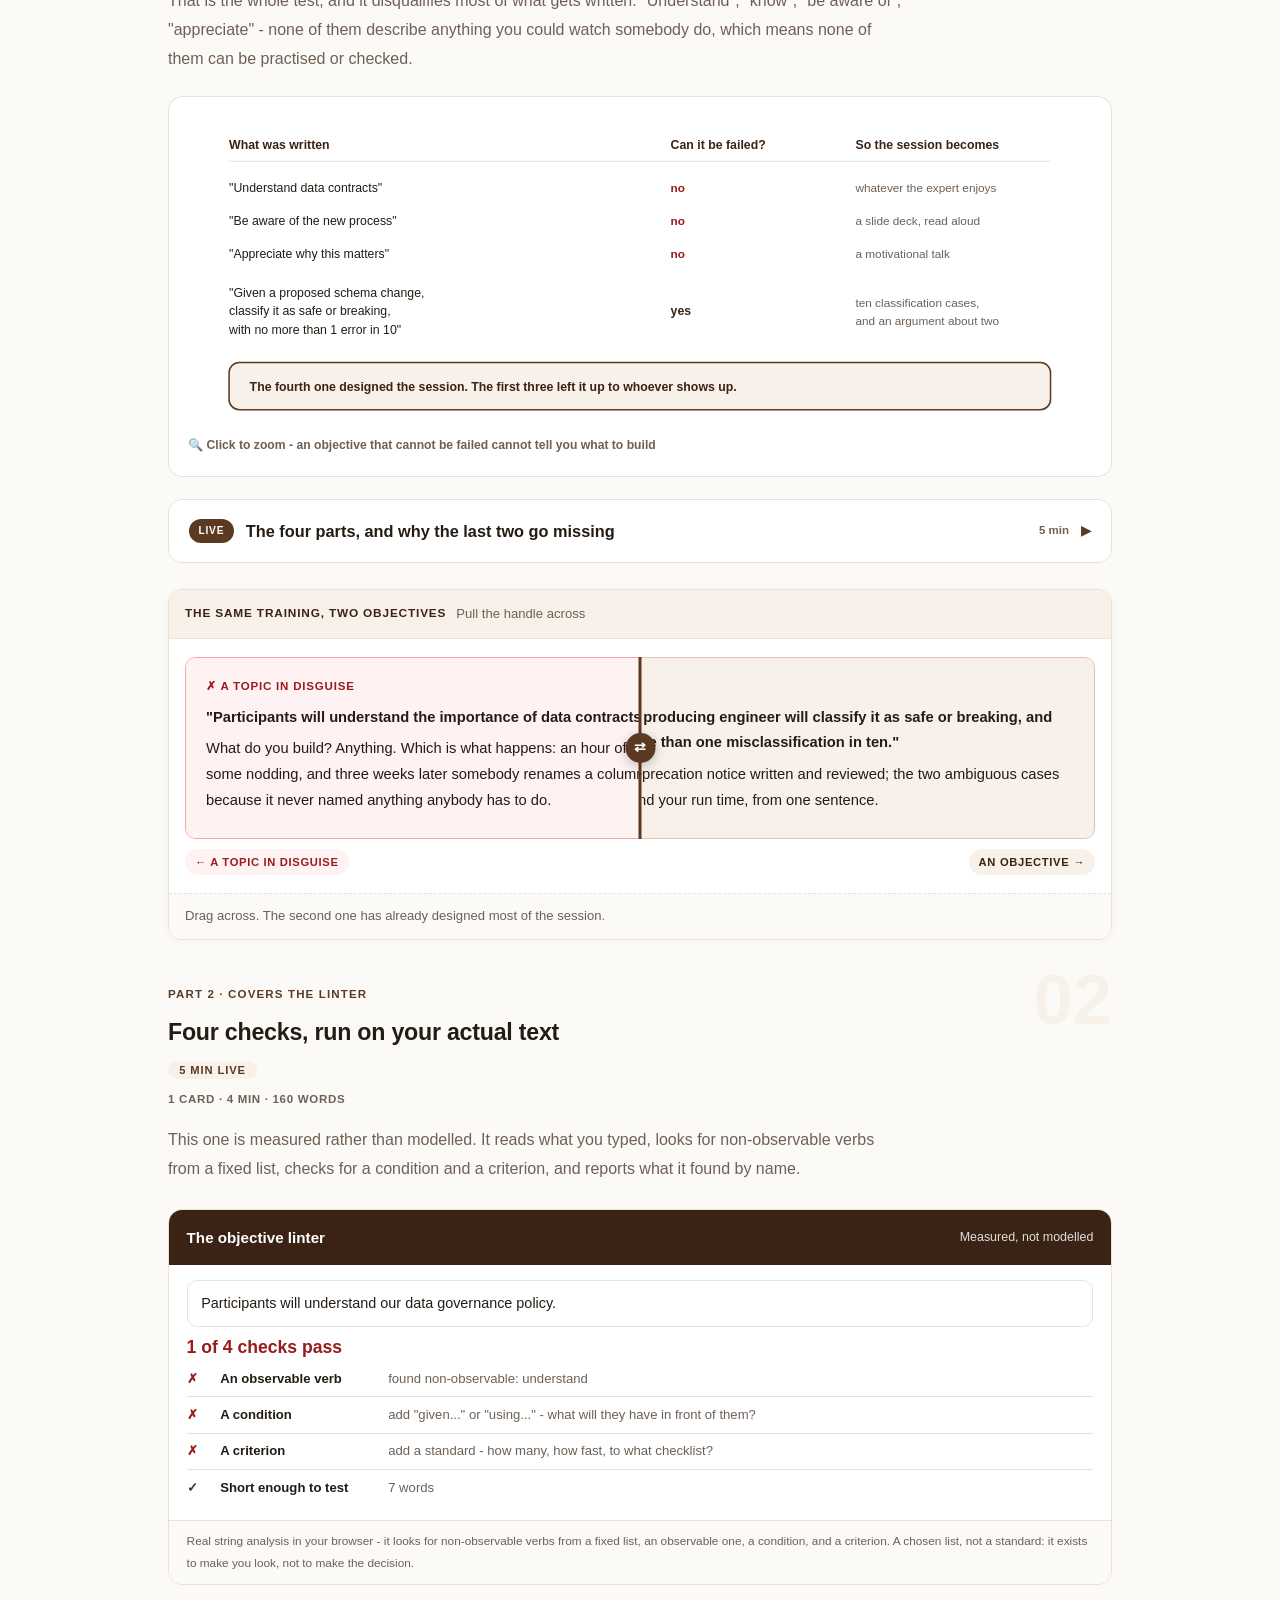
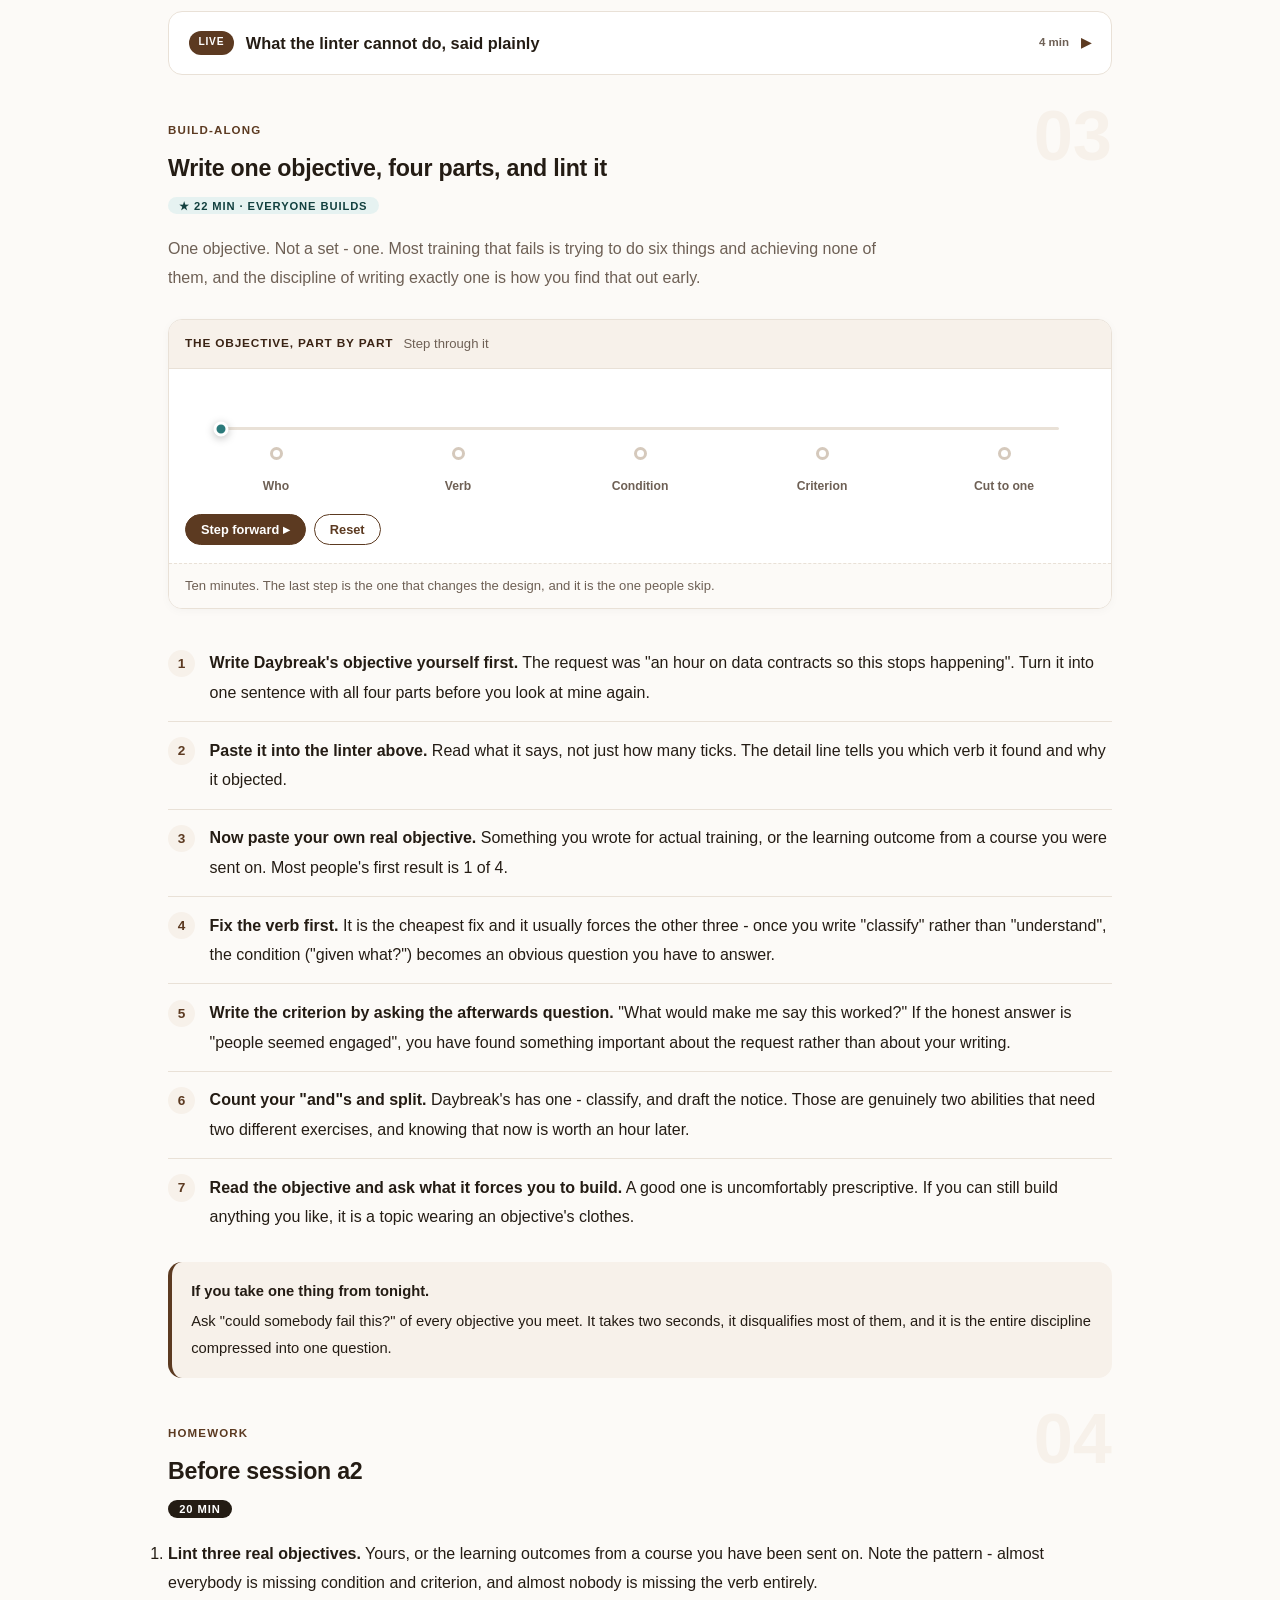
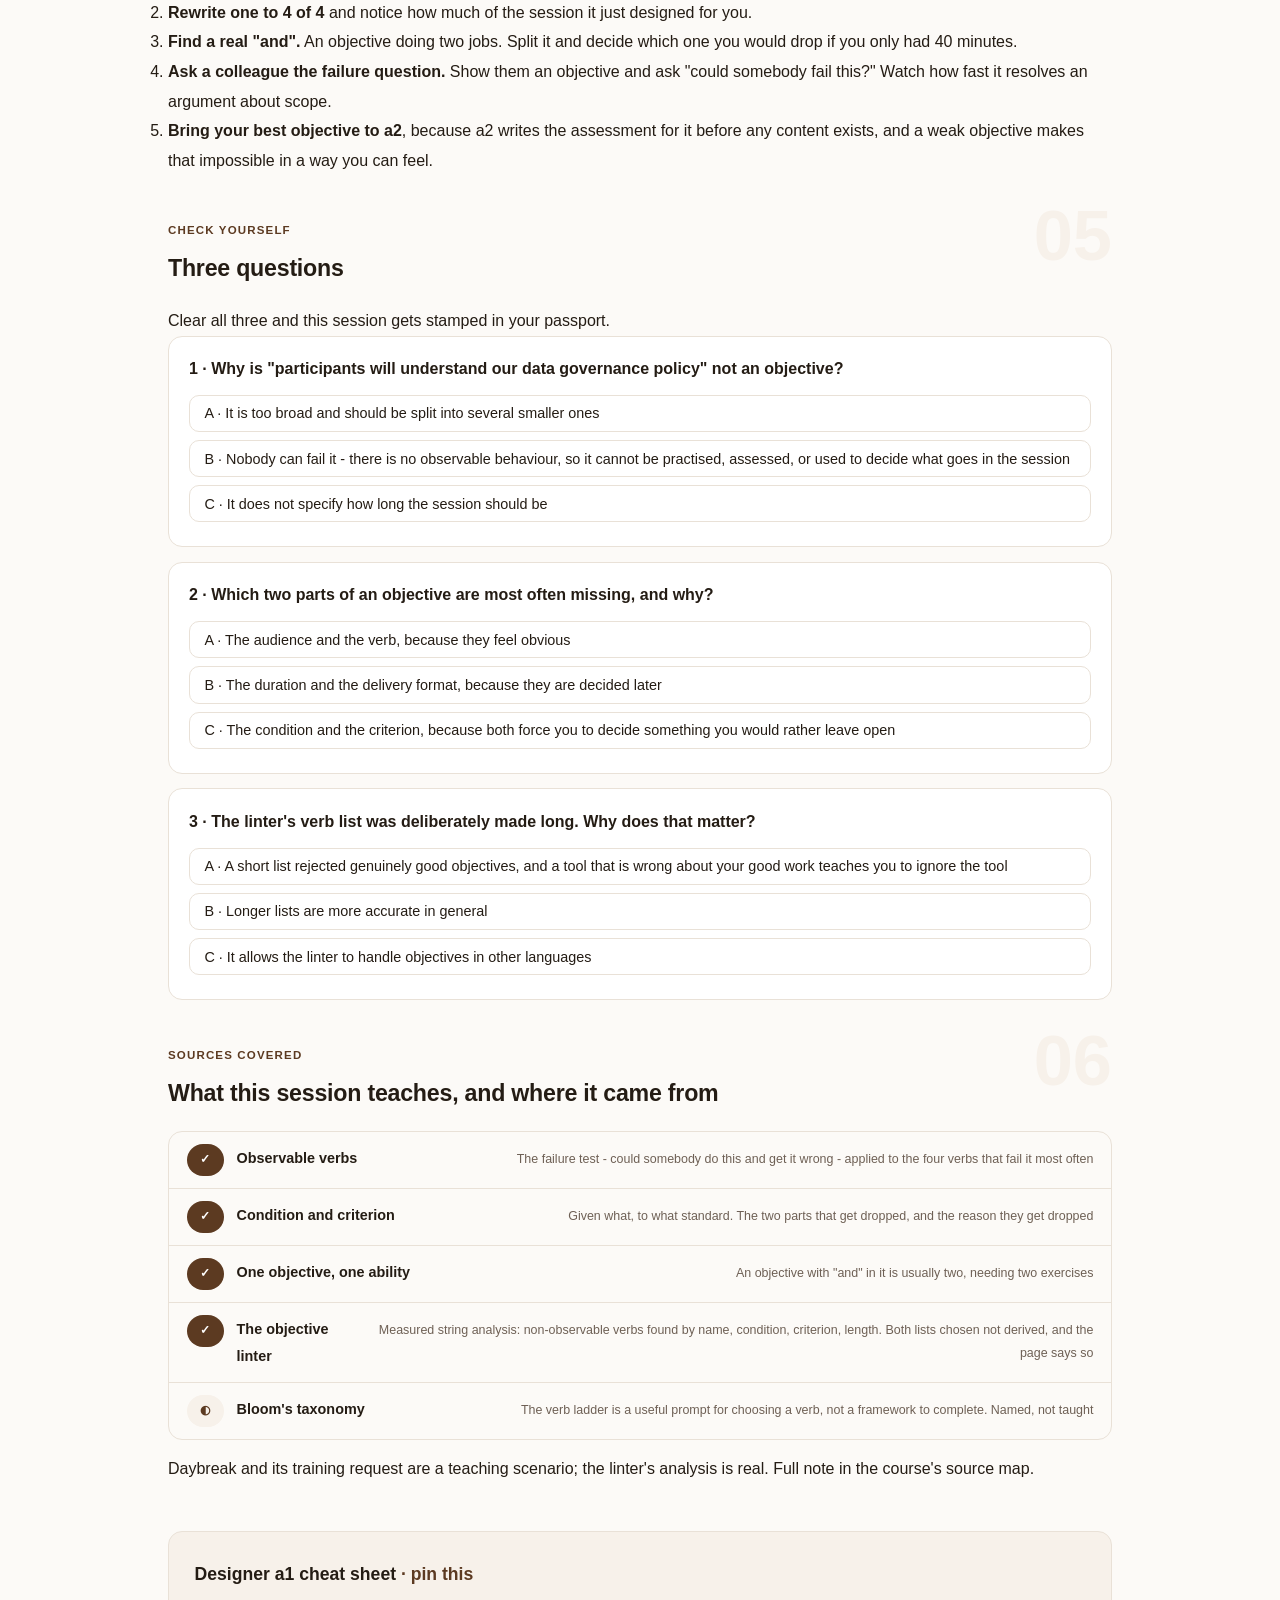
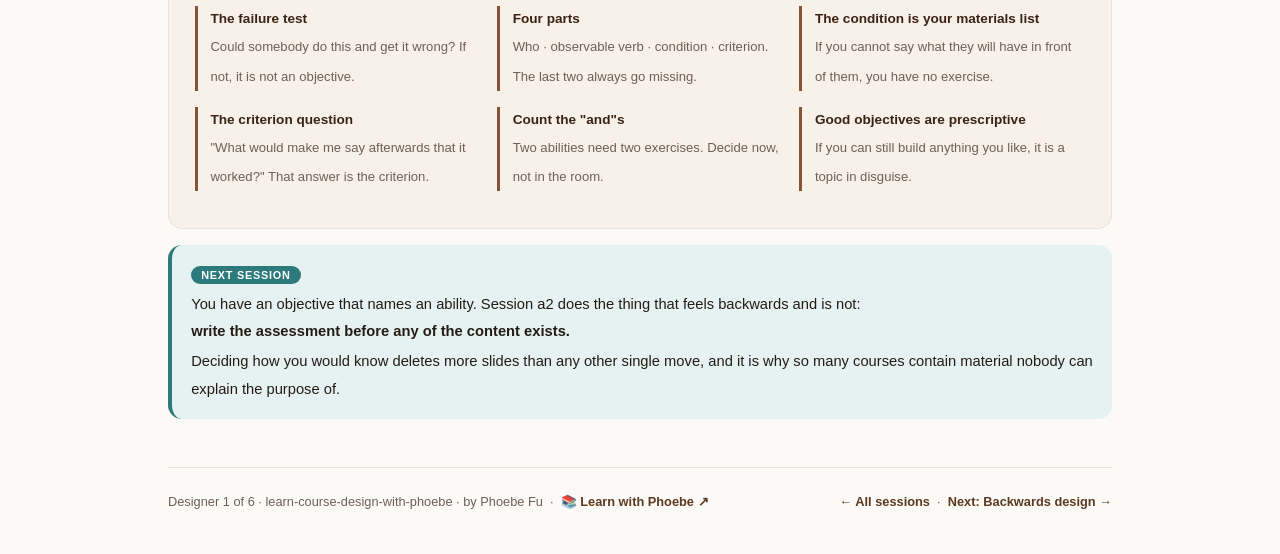
==== commit 7cf1de7b: "Light surfaces everywhere: lightbox, cheat panel, code boxes; contrast and phone-width fixes Every d" ====
--- a/courses/a1-objectives.html
+++ b/courses/a1-objectives.html
@@ -19,7 +19,7 @@
 <meta name="twitter:image" content="https://phoebefu6.github.io/learn-course-design-with-phoebe/assets/og-cover.png">
 <!-- social:end -->
 <title>Designer 1 · Objectives that can be tested - learn course design with phoebe</title>
-<link rel="stylesheet" href="../assets/style.css?v=6">
+<link rel="stylesheet" href="../assets/style.css?v=22">
 </head>
 <body>
 
@@ -323,7 +323,7 @@
 
 </main>
 
-<script src="../assets/app.js?v=3"></script>
+<script src="../assets/app.js?v=22"></script>
 <script src="../assets/cd-live.js?v=3"></script>
 </body>
 </html>
--- a/assets/style.css
+++ b/assets/style.css
@@ -16,8 +16,8 @@
   --amber-ink: #12403F;
   --amber-50: #E6F2F1;
   --paper: #FCFAF7;
-  --code-bg: #241708;
-  --code-ink: #EDE2D6;
+  --code-bg: #F7F1EA;
+  --code-ink: #241C14;
   --radius: 14px;
 }
 
@@ -47,7 +47,7 @@
   font-size: .75rem;
   letter-spacing: .18em;
   text-transform: uppercase;
-  opacity: .85;
+  opacity: 1;
   font-weight: 600;
 }
 .masthead h1 {
@@ -58,7 +58,7 @@
   letter-spacing: -.02em;
 }
 .masthead h1 .accent { color: inherit; }
-.masthead .sub { font-size: 1.05rem; opacity: .92; max-width: 44rem; }
+.masthead .sub { font-size: 1.05rem; opacity: 1; max-width: 44rem; }
 
 .chip-row { display: flex; flex-wrap: wrap; gap: .5rem; margin-top: 1.1rem; }
 .chip {
@@ -72,7 +72,7 @@
   white-space: nowrap;
 }
 .chip.level { background: #fff; color: var(--indigo); }
-.chip.audience { background: rgba(255,255,255,.16); color: #fff; border: 1px solid rgba(255,255,255,.35); }
+.chip.audience { background: rgba(255,255,255,.08); color: #fff; border: 1px solid rgba(255,255,255,.35); }
 .chip.time { background: var(--ink); color: #fff; font-variant-numeric: tabular-nums; }
 
 
@@ -236,7 +236,7 @@
 .pill.light { background: var(--indigo-50); color: var(--indigo); }
 .pill.inkpill { background: var(--ink); color: #fff; }
 .pill.amber, .pill.peach { background: var(--amber); color: #fff; }
-.pill.bare { color: var(--faint); }
+.pill.bare { color: var(--muted); }
 
 /* ---------- 4D grid ---------- */
 .grid-2 { display: grid; grid-template-columns: repeat(auto-fit, minmax(15rem, 1fr)); gap: .8rem; margin: .5rem 0 1rem; }
@@ -265,10 +265,11 @@
 table.clean td:first-child { font-weight: 600; }
 
 /* ---------- prompt boxes ---------- */
-.prompt-box {
+.prompt-box{
   position: relative;
-  background: var(--code-bg);
-  color: var(--code-ink);
+  background: #F7F1EA;
+  border: 1px solid #E9E1D7;
+  color: #241C14;
   border-radius: var(--radius);
   padding: 1.1rem 1.2rem;
   margin: 1rem 0 1.2rem;
@@ -278,12 +279,12 @@
   white-space: pre-wrap;
   word-break: break-word;
 }
-.prompt-box .label {
+.prompt-box .label{
   position: absolute;
   top: -0.7rem;
   left: 1rem;
-  background: var(--indigo);
-  color: #fff;
+  background: #5C3A21;
+  color: #FFFFFF;
   font-family: "Inter", -apple-system, sans-serif;
   font-size: .68rem;
   font-weight: 700;
@@ -294,13 +295,13 @@
 }
 .prompt-box.bad .label { background: var(--faint); color: var(--ink); }
 .prompt-box.good .label { background: var(--amber); color: #fff; }
-.copy-btn {
+.copy-btn{
   position: absolute;
   top: .7rem;
   right: .7rem;
-  background: rgba(255,255,255,.1);
-  border: 1px solid rgba(255,255,255,.25);
-  color: #fff;
+  background: #FFFFFF;
+  border: 1px solid #E9E1D7;
+  color: #241C14;
   border-radius: 999px;
   padding: .25rem .8rem;
   font-size: .72rem;
@@ -309,7 +310,7 @@
   font-family: "Inter", -apple-system, sans-serif;
   transition: background .15s ease;
 }
-.copy-btn:hover { background: rgba(255,255,255,.22); }
+.copy-btn:hover { background: #E9E1D7; }
 .copy-btn.copied { background: var(--amber); border-color: var(--amber); color: #fff; }
 
 /* ---------- demo steps ---------- */
@@ -399,11 +400,11 @@
   gap: .4rem;
 }
 
-.lightbox {
+.lightbox{
   position: fixed;
   inset: 0;
   z-index: 100;
-  background: rgba(36,28,20,.9);
+  background: rgba(252,250,247,.97);
   display: none;
   align-items: center;
   justify-content: center;
@@ -411,8 +412,10 @@
   cursor: zoom-out;
 }
 .lightbox.open { display: flex; }
-.lightbox .inner {
+.lightbox .inner{
   background: #fff;
+  border: 1px solid #E9E1D7;
+  box-shadow: 0 10px 40px rgba(36,28,20,.14);
   border-radius: var(--radius);
   padding: 2rem;
   max-width: 94vw;
@@ -420,13 +423,12 @@
   overflow: auto;
 }
 .lightbox .inner svg, .lightbox .inner img { width: min(88vw, 70rem); height: auto; }
-.lightbox .close-hint {
+.lightbox .close-hint{
   position: fixed;
   top: 1rem; right: 1.4rem;
-  color: #fff;
+  color: #241C14;
   font-size: .8rem;
   font-weight: 600;
-  opacity: .8;
 }
 
 /* ---------- courses covered ---------- */
@@ -445,19 +447,20 @@
 .covered-row .note { margin-left: auto; color: var(--muted); font-size: .78rem; text-align: right; }
 
 /* ---------- cheat sheet footer ---------- */
-.cheat {
-  background: var(--ink);
-  color: #fff;
+.cheat{
+  background: #F7F1EA;
+  border: 1px solid #E9E1D7;
+  color: #241C14;
   border-radius: var(--radius);
   padding: 1.6rem 1.6rem 1.3rem;
   margin-top: 3rem;
 }
 .cheat h3 { font-size: 1.1rem; margin-bottom: 1rem; }
-.cheat h3 span { color: var(--indigo-soft); }
+.cheat h3 span { color: #5C3A21; }
 .cheat .grid-2 { gap: 1rem; }
 .cheat .cheat-item { border-left: 3px solid var(--indigo-mid); padding-left: .8rem; }
-.cheat .cheat-item b { display: block; font-size: .85rem; color: var(--indigo-soft); }
-.cheat .cheat-item span { font-size: .82rem; opacity: .85; }
+.cheat .cheat-item b { display: block; font-size: .85rem; color: #3A2314; }
+.cheat .cheat-item span { font-size: .82rem; color: #6E6055; }
 
 footer.pagefoot {
   border-top: 1px solid var(--hairline);
@@ -552,7 +555,7 @@
   margin-top: 1.1rem;
   flex-wrap: wrap;
 }
-.journey .jlabel { font-size: .7rem; font-weight: 700; text-transform: uppercase; letter-spacing: .09em; opacity: .8; margin-right: .3rem; }
+.journey .jlabel { font-size: .7rem; font-weight: 700; text-transform: uppercase; letter-spacing: .09em; opacity: 1; margin-right: .3rem; }
 .journey a {
   width: 1.7rem; height: 1.7rem;
   border-radius: 999px;
@@ -1150,7 +1153,7 @@
   transition: all .18s ease;
 }
 .pp-stamp:hover { border-color: var(--indigo-soft); }
-.pp-stamp i { font-size: 1.3rem; font-style: normal; opacity: .35; }
+.pp-stamp i { font-size: 1.3rem; font-style: normal; opacity: 1; }
 .pp-stamp b { font: 800 0.7rem Inter, sans-serif; }
 .pp-stamp.got {
   border-style: solid; border-color: var(--indigo);
@@ -1181,3 +1184,28 @@
   .tick-stage span { font-size: 0.68rem; }
   .pp-stamp { width: 62px; }
 }
+
+/* layout-patch-3: phone-width overflow (2026-10-10) */
+.sql-bar { flex-wrap: wrap; }
+@media (max-width: 480px) {
+  .covered-row { flex-wrap: wrap; }
+  .covered-row .note { margin-left: 0; text-align: left; flex-basis: 100%; }
+  details.card summary { flex-wrap: wrap; }
+  details.card summary .mini { white-space: normal; }
+  .wk, .sqlbox, .prompt-box, pre { max-width: 100%; overflow-x: auto; }
+  .mono, code, strong, .note { overflow-wrap: anywhere; }
+  select, input[type=range], label { max-width: 100%; }
+  canvas, svg, img { max-width: 100%; height: auto; }
+  .tree-kids, .tree-node-wrap, .tree-node, .rb-night, .al-row, .gd-field, .tl-row, .sl-row { max-width: 100%; overflow-x: auto; }
+  .tl-cols, .sl-cols, .bb-cols, .ev-cols, [class$="-cols"] { grid-template-columns: 1fr !important; display: grid; }
+  .tl-cols > *, .sl-cols > *, [class$="-cols"] > * { min-width: 0; max-width: 100%; }
+  .mono { white-space: normal; }
+  .er-w, .bb-lab, .tl-lev, .sl-lev { max-width: 100%; white-space: normal; }
+}
+/* contrast-patch-2b */
+.cheat a { color: var(--indigo-deep, var(--ink)); }
+.chip.audience { background: transparent; border-color: rgba(255,255,255,.55); }
+.masthead a, .masthead .sub a { color: #fff; text-decoration: underline; text-underline-offset: 2px; }
+.prompt-box b, .prompt-box strong { color: var(--indigo-deep, var(--ink)); }
+.prompt-box span, .prompt-box em, .prompt-box i { color: inherit; }
+.pp-stamp i { color: var(--ink); }
